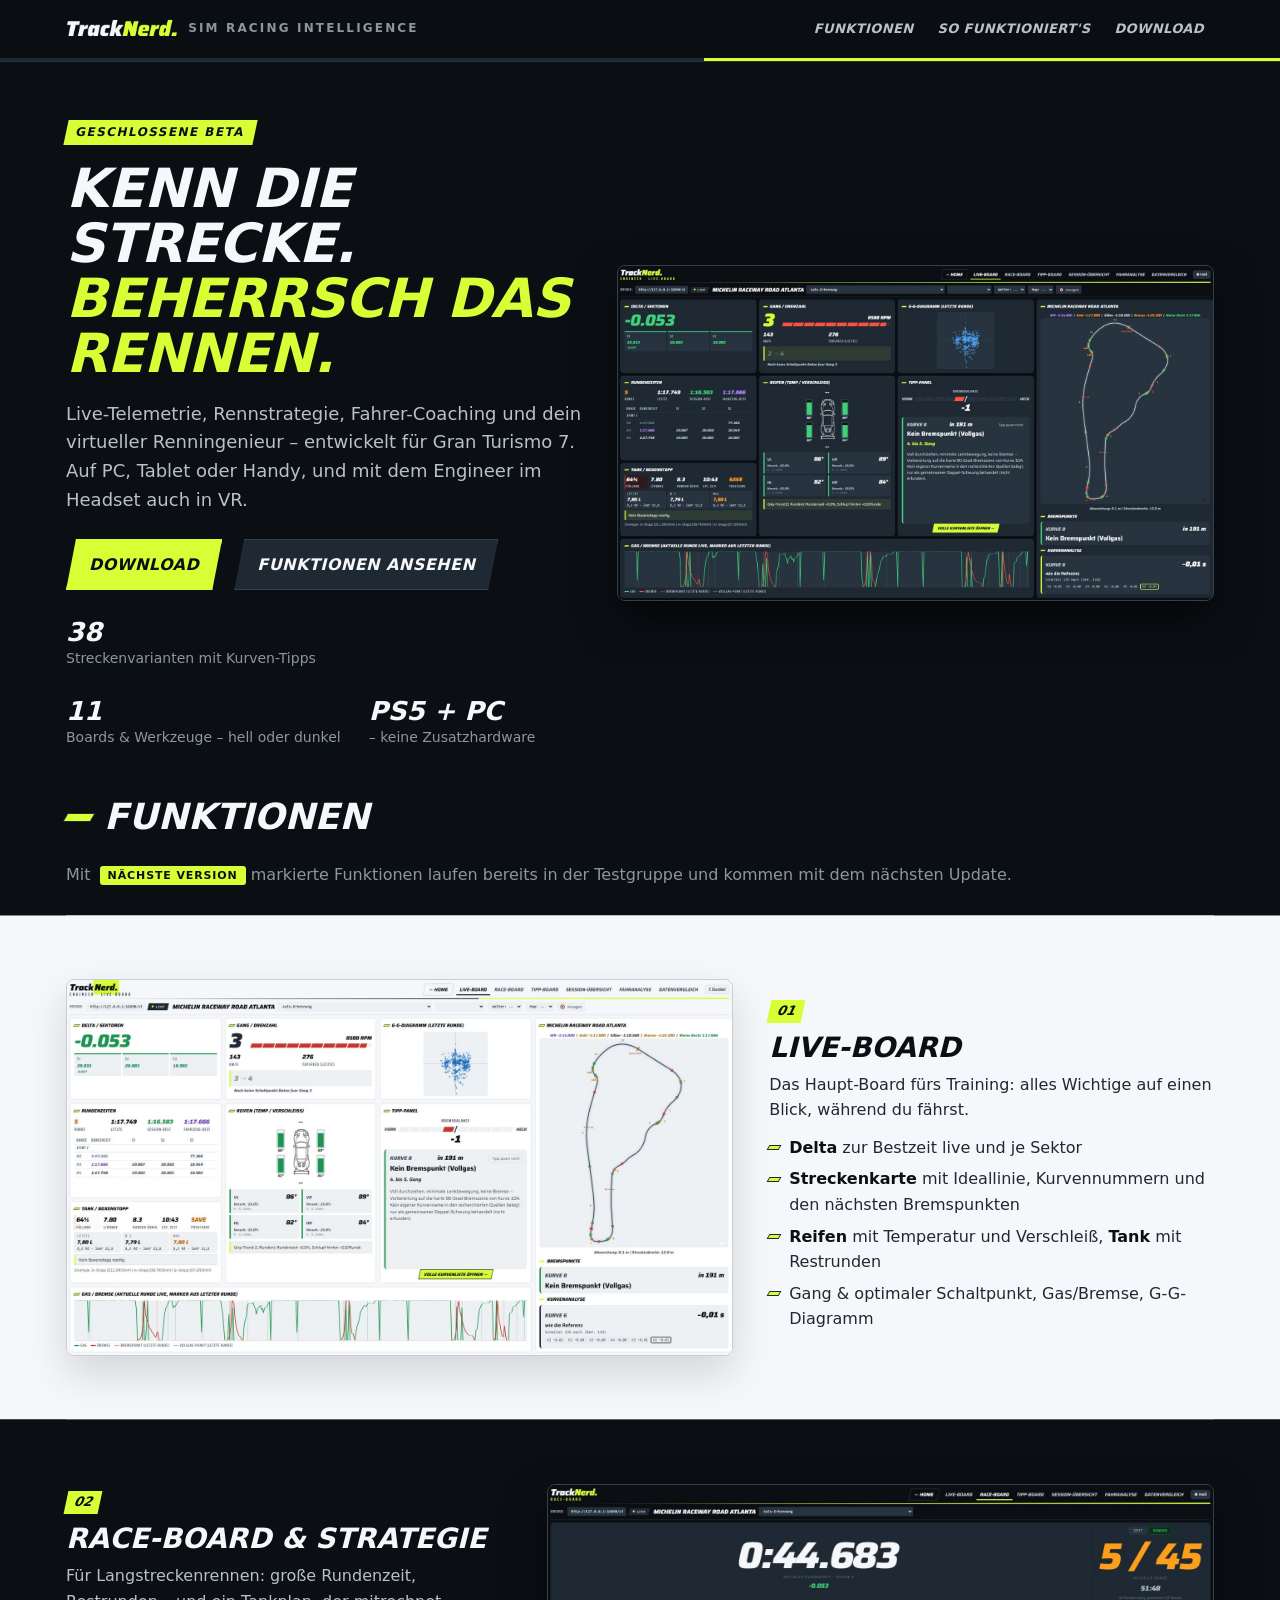
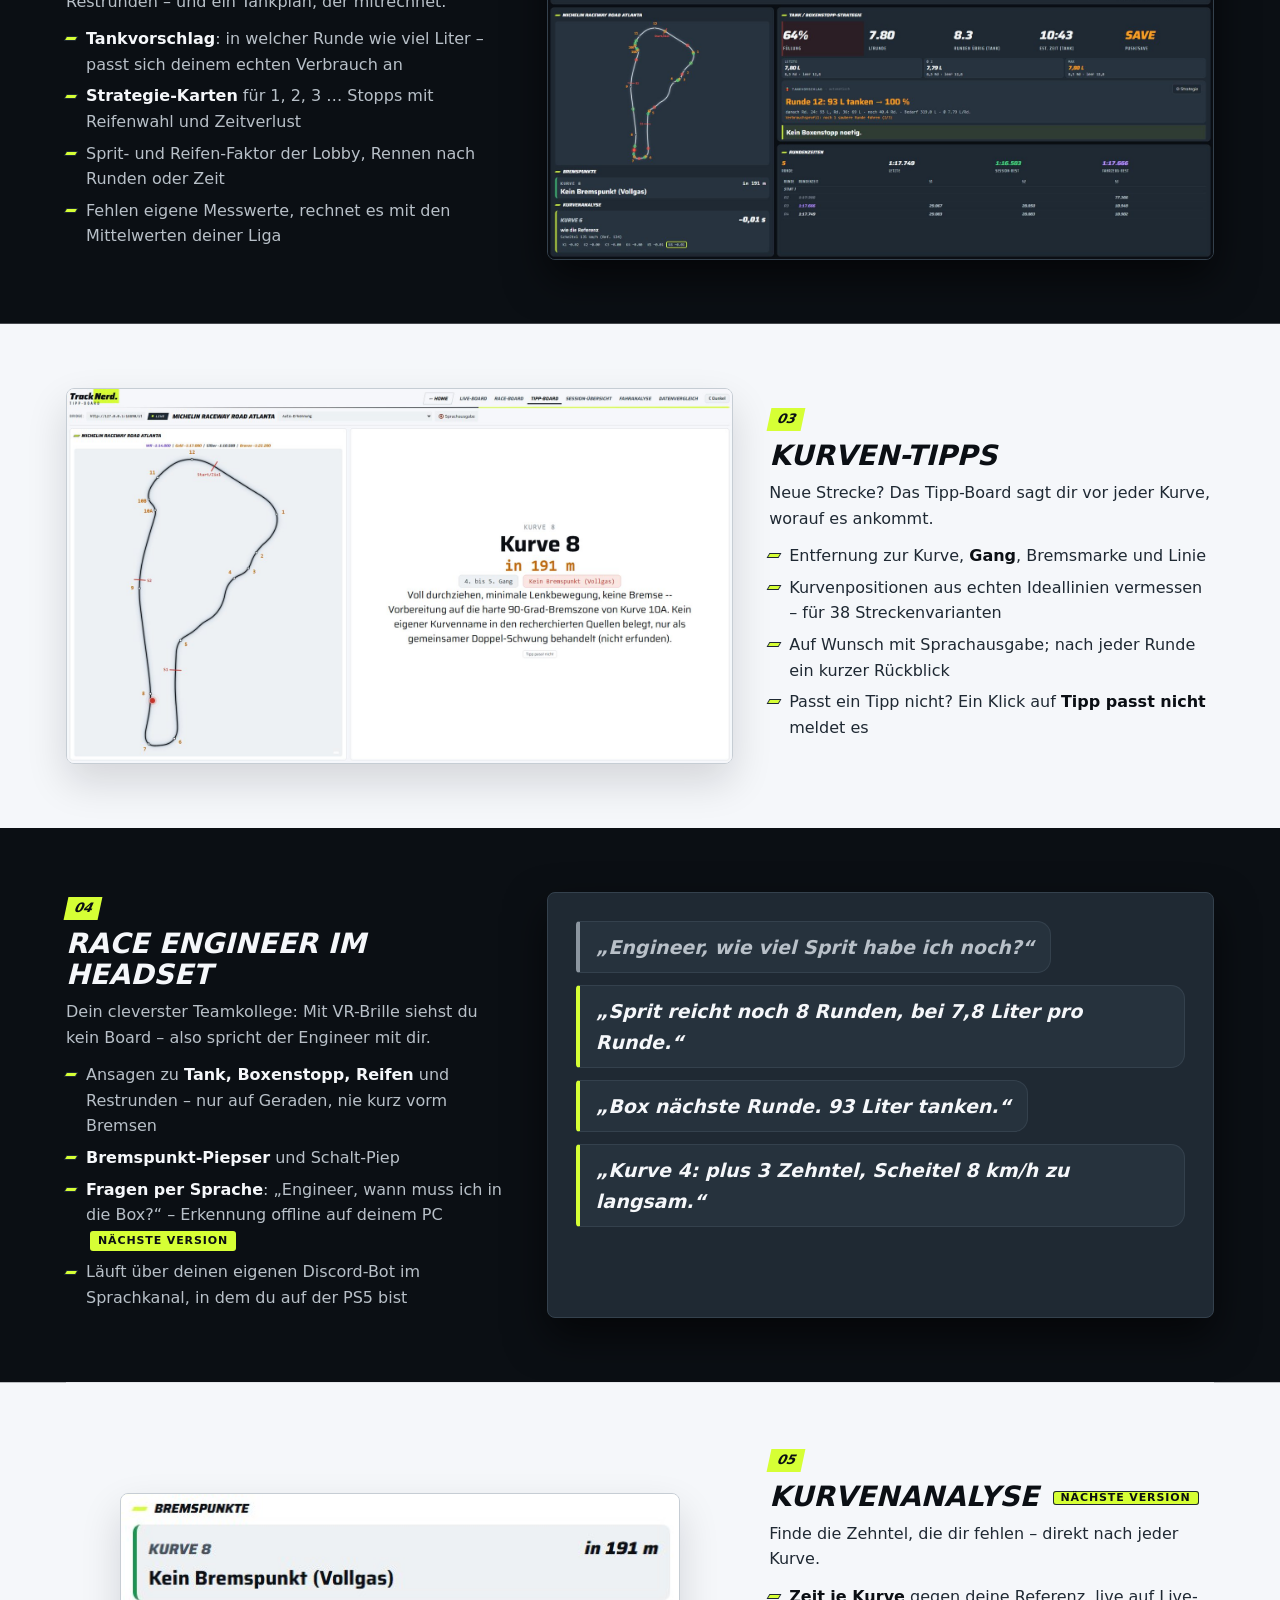
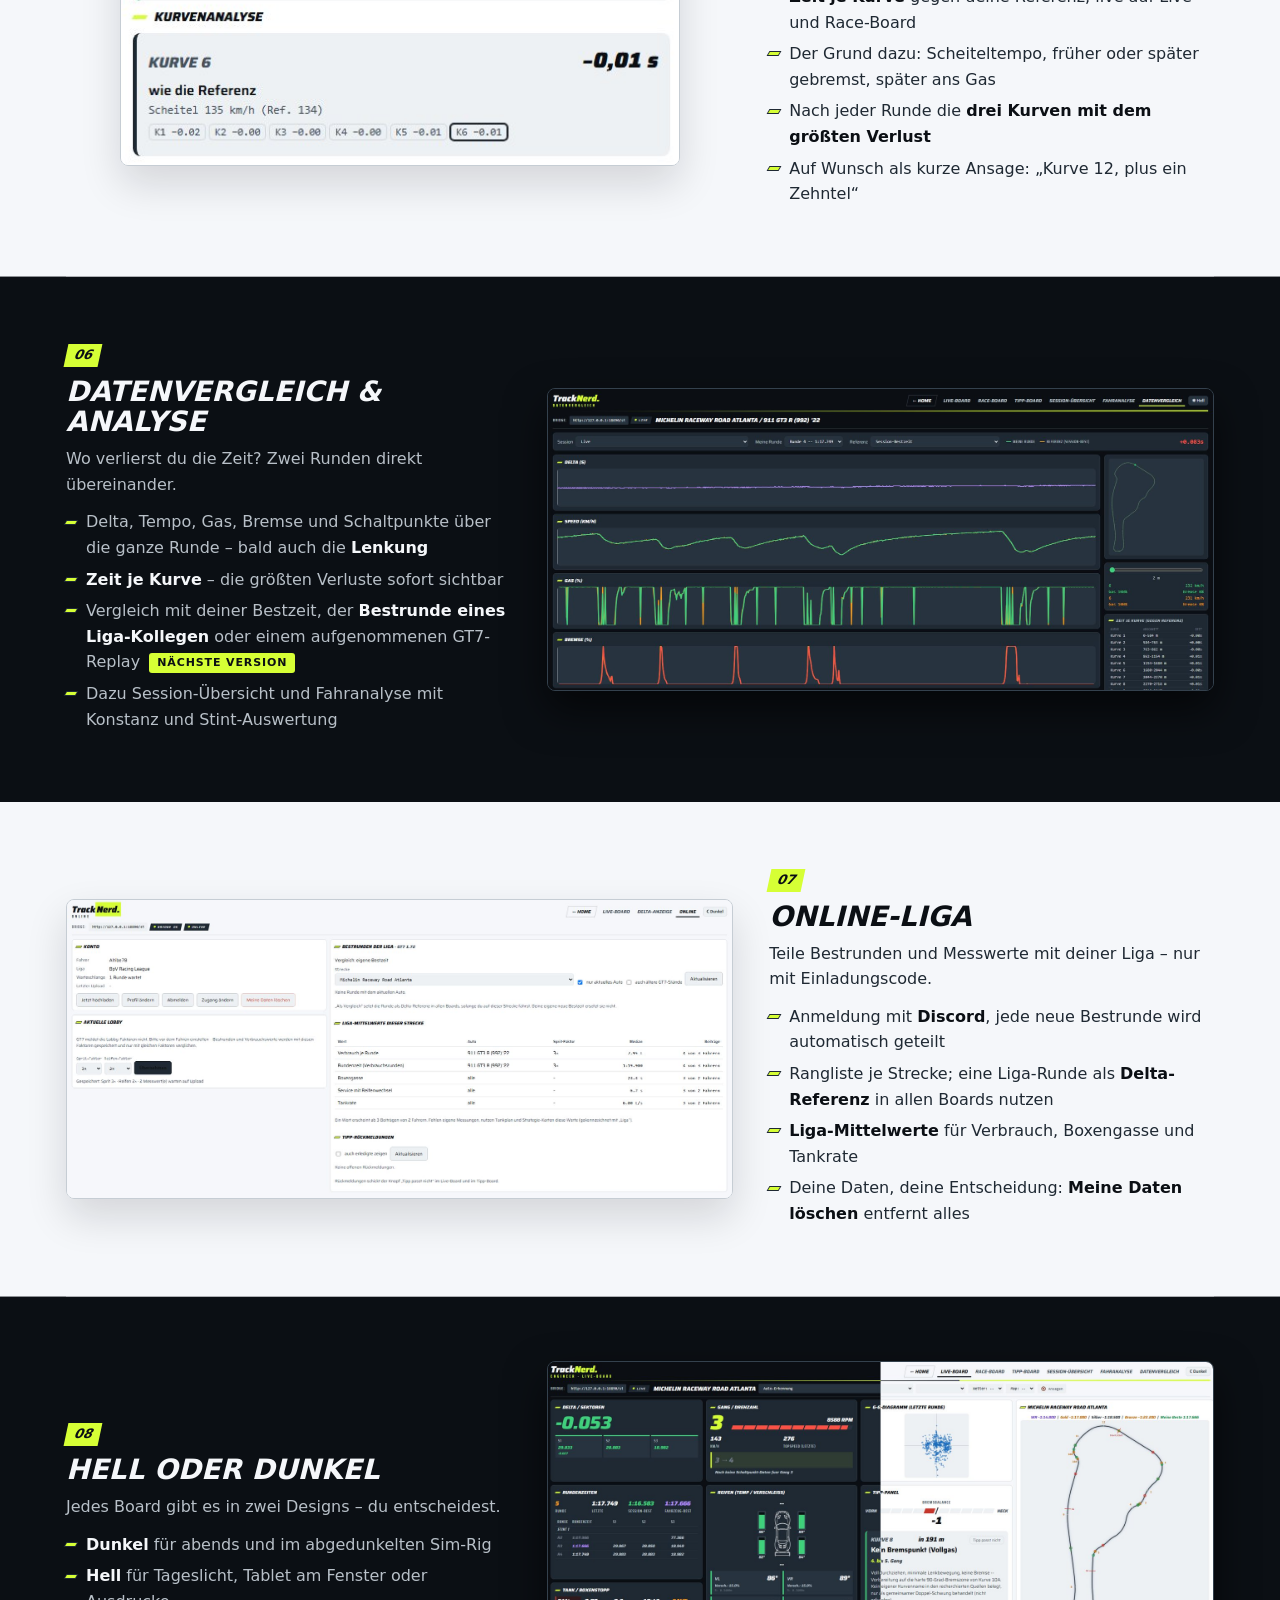
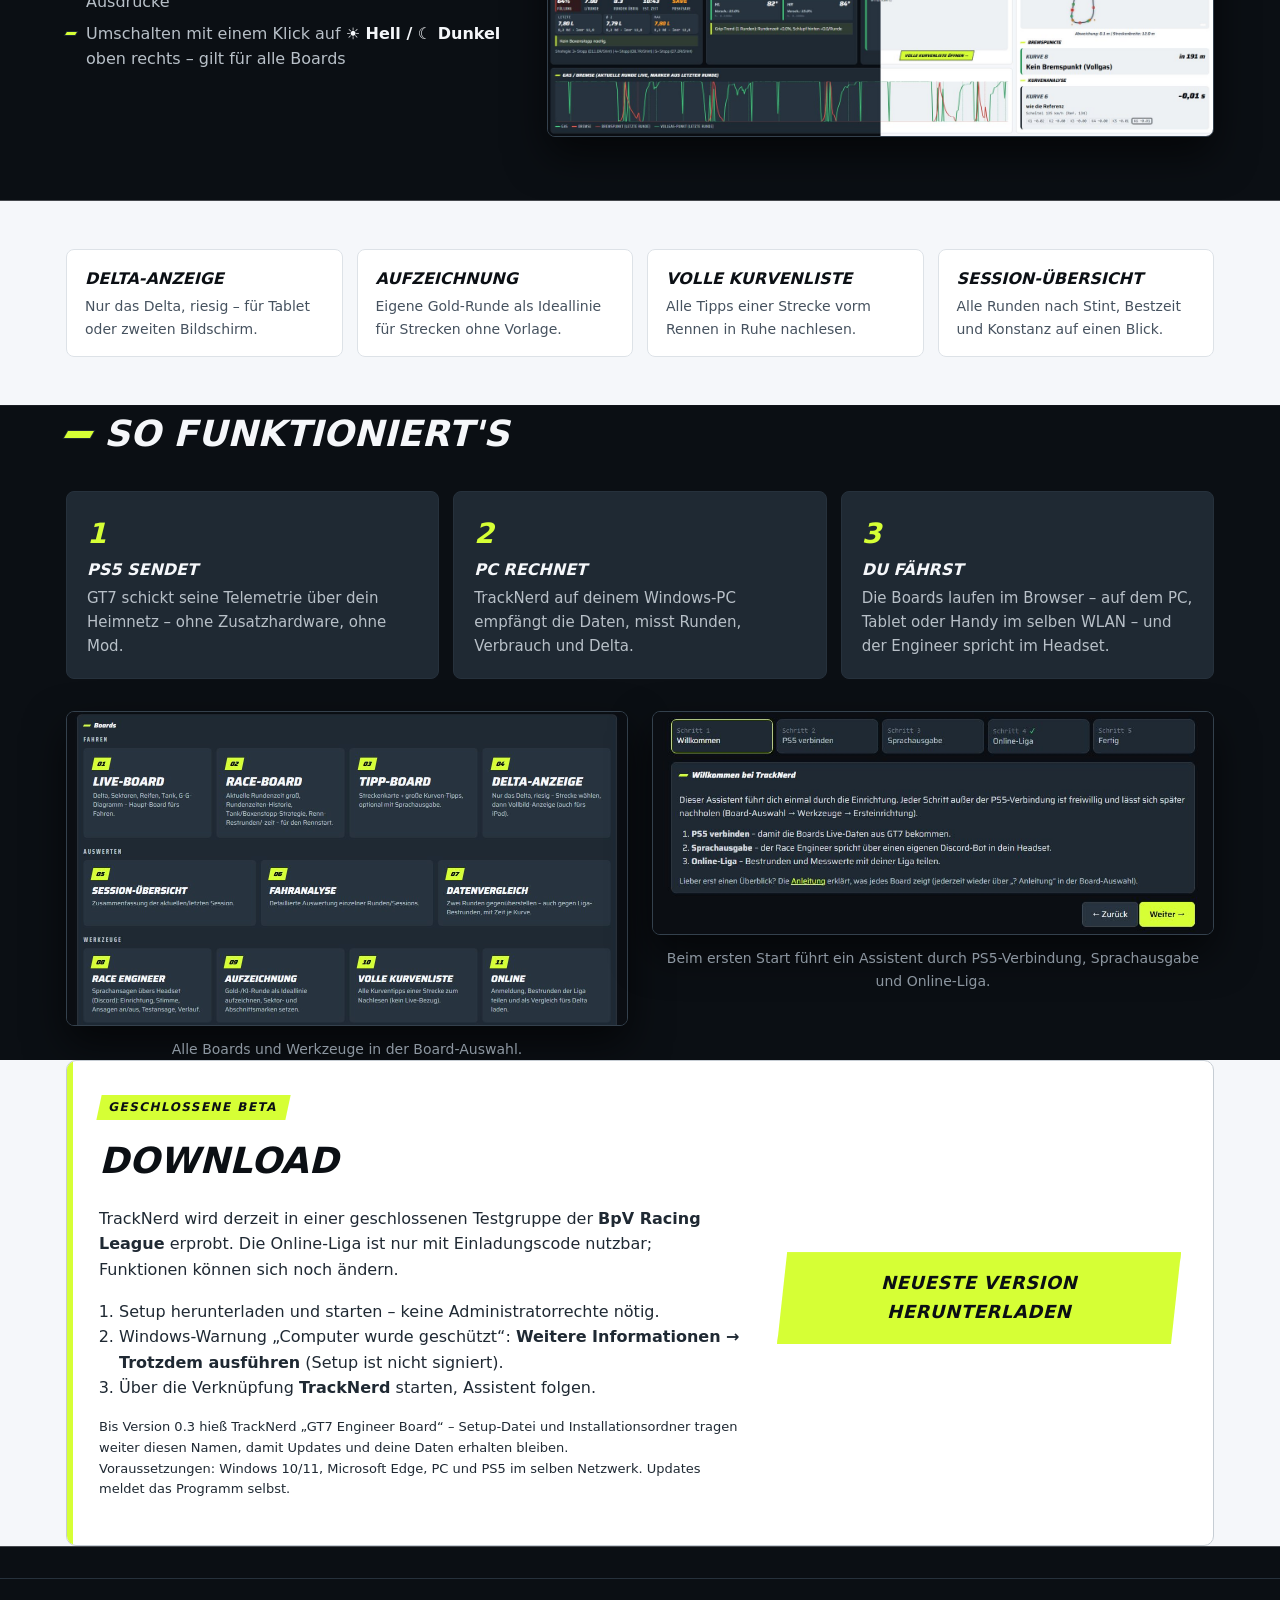
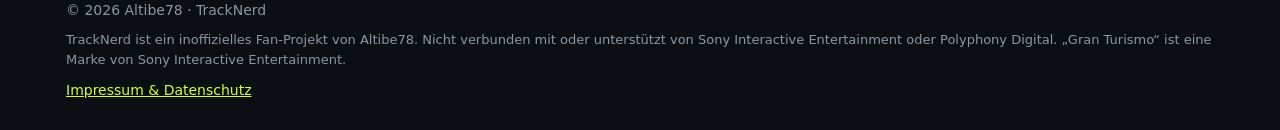
==== docs/index.html @ 1ddbb113 "Projektseite und README: TrackNerd (CI v1.0) -- Farben, Wortmarke, Claim, neue Screenshots ohne Frem" ====
<!DOCTYPE html>
<html lang="de" data-theme="dark">
<head>
<meta charset="UTF-8">
<meta name="viewport" content="width=device-width, initial-scale=1.0">
<title>TrackNerd</title>
<meta name="description" content="Live-Telemetrie, Rennstrategie, Fahrer-Coaching und dein virtueller Renningenieur – entwickelt für Gran Turismo 7.">
<meta property="og:title" content="TrackNerd – Kenn die Strecke. Beherrsch das Rennen.">
<meta property="og:description" content="Live-Telemetrie, Rennstrategie, Fahrer-Coaching und dein virtueller Renningenieur – entwickelt für Gran Turismo 7.">
<meta property="og:image" content="img/live_dark.jpg">
<link rel="icon" href="img/favicon.png">
<link rel="stylesheet" href="style.css">
</head>
<body>
  <header class="top">
    <div class="wrap top-in">
      <a class="logo" href="#"><img src="img/tracknerd_word_dark.webp" alt="TrackNerd."><span>Sim Racing Intelligence</span></a>
      <nav>
        <a href="#funktionen">Funktionen</a>
        <a href="#ablauf">So funktioniert's</a>
        <a href="#download">Download</a>
      </nav>
    </div>
  </header>

  <main>
    <section class="hero wrap band t-dark">
      <div class="hero-text">
        <span class="badge">Geschlossene Beta</span>
        <h1>Kenn die Strecke. <em>Beherrsch das Rennen.</em></h1>
        <p class="lead">Live-Telemetrie, Rennstrategie, Fahrer-Coaching und dein virtueller Renningenieur – entwickelt für
          Gran Turismo 7. Auf PC, Tablet oder Handy, und mit dem Engineer im Headset auch in VR.</p>
        <div class="cta">
          <a class="btn primary" href="#download">Download</a>
          <a class="btn" href="#funktionen">Funktionen ansehen</a>
        </div>
        <ul class="facts">
          <li><b>38</b> Streckenvarianten mit Kurven-Tipps</li>
          <li><b>11</b> Boards &amp; Werkzeuge – hell oder dunkel</li>
          <li><b>PS5 + PC</b> – keine Zusatzhardware</li>
        </ul>
      </div>
      <img class="hero-img shot" src="img/live_dark.jpg" alt="TrackNerd Live-Board mit Delta, Reifen, Tank, Tipp-Panel, Streckenkarte und Kurvenanalyse">
    </section>

    <section id="funktionen" class="wrap">
      <h2 class="sec">Funktionen</h2>
      <p class="intro">Mit <span class="new">nächste Version</span> markierte Funktionen laufen bereits in der Testgruppe und kommen mit dem nächsten Update.</p>

      <article class="feat band t-light">
        <figure><img src="img/live_light.jpg" class="shot" alt="Live-Board im hellen Design" loading="lazy"></figure>
        <div>
          <span class="num">01</span>
          <h3>Live-Board</h3>
          <p>Das Haupt-Board fürs Training: alles Wichtige auf einen Blick, während du fährst.</p>
          <ul>
            <li><b>Delta</b> zur Bestzeit live und je Sektor</li>
            <li><b>Streckenkarte</b> mit Ideallinie, Kurvennummern und den nächsten Bremspunkten</li>
            <li><b>Reifen</b> mit Temperatur und Verschleiß, <b>Tank</b> mit Restrunden</li>
            <li>Gang &amp; optimaler Schaltpunkt, Gas/Bremse, G-G-Diagramm</li>
          </ul>
        </div>
      </article>

      <article class="feat rev band t-dark">
        <figure><img src="img/race_dark.jpg" class="shot" alt="Race-Board mit Rundenzeit, Runde 5 von 45 und Tankvorschlag" loading="lazy"></figure>
        <div>
          <span class="num">02</span>
          <h3>Race-Board &amp; Strategie</h3>
          <p>Für Langstreckenrennen: große Rundenzeit, Restrunden – und ein Tankplan, der mitrechnet.</p>
          <ul>
            <li><b>Tankvorschlag</b>: in welcher Runde wie viel Liter – passt sich deinem echten Verbrauch an</li>
            <li><b>Strategie-Karten</b> für 1, 2, 3 … Stopps mit Reifenwahl und Zeitverlust</li>
            <li>Sprit- und Reifen-Faktor der Lobby, Rennen nach Runden oder Zeit</li>
            <li>Fehlen eigene Messwerte, rechnet es mit den Mittelwerten deiner Liga</li>
          </ul>
        </div>
      </article>

      <article class="feat band t-light">
        <figure><img src="img/tipp_light.jpg" class="shot" alt="Tipp-Board: Streckenkarte und großer Kurven-Tipp mit Entfernung und Gang" loading="lazy"></figure>
        <div>
          <span class="num">03</span>
          <h3>Kurven-Tipps</h3>
          <p>Neue Strecke? Das Tipp-Board sagt dir vor jeder Kurve, worauf es ankommt.</p>
          <ul>
            <li>Entfernung zur Kurve, <b>Gang</b>, Bremsmarke und Linie</li>
            <li>Kurvenpositionen aus echten Ideallinien vermessen – für 38 Streckenvarianten</li>
            <li>Auf Wunsch mit Sprachausgabe; nach jeder Runde ein kurzer Rückblick</li>
            <li>Passt ein Tipp nicht? Ein Klick auf <b>Tipp passt nicht</b> meldet es</li>
          </ul>
        </div>
      </article>

      <article class="feat rev band t-dark">
        <figure class="voice">
          <div class="bubble ask">„Engineer, wie viel Sprit habe ich noch?“</div>
          <div class="bubble">„Sprit reicht noch 8 Runden, bei 7,8 Liter pro Runde.“</div>
          <div class="bubble">„Box nächste Runde. 93 Liter tanken.“</div>
          <div class="bubble">„Kurve 4: plus 3 Zehntel, Scheitel 8 km/h zu langsam.“</div>
          <div class="wave" aria-hidden="true"><i></i><i></i><i></i><i></i><i></i><i></i><i></i><i></i><i></i><i></i><i></i><i></i></div>
        </figure>
        <div>
          <span class="num">04</span>
          <h3>Race Engineer im Headset</h3>
          <p>Dein cleverster Teamkollege: Mit VR-Brille siehst du kein Board – also spricht der Engineer mit dir.</p>
          <ul>
            <li>Ansagen zu <b>Tank, Boxenstopp, Reifen</b> und Restrunden – nur auf Geraden, nie kurz vorm Bremsen</li>
            <li><b>Bremspunkt-Piepser</b> und Schalt-Piep</li>
            <li><b>Fragen per Sprache</b>: „Engineer, wann muss ich in die Box?“ – Erkennung offline auf deinem PC <span class="new">nächste Version</span></li>
            <li>Läuft über deinen eigenen Discord-Bot im Sprachkanal, in dem du auf der PS5 bist</li>
          </ul>
        </div>
      </article>

      <article class="feat band t-light">
        <figure class="tall"><img src="img/kurven_light.jpg" class="shot" alt="Streckenkarte, nächster Bremspunkt und Kurvenanalyse mit Zeit je Kurve" loading="lazy"></figure>
        <div>
          <span class="num">05</span>
          <h3>Kurvenanalyse <span class="new">nächste Version</span></h3>
          <p>Finde die Zehntel, die dir fehlen – direkt nach jeder Kurve.</p>
          <ul>
            <li><b>Zeit je Kurve</b> gegen deine Referenz, live auf Live- und Race-Board</li>
            <li>Der Grund dazu: Scheiteltempo, früher oder später gebremst, später ans Gas</li>
            <li>Nach jeder Runde die <b>drei Kurven mit dem größten Verlust</b></li>
            <li>Auf Wunsch als kurze Ansage: „Kurve 12, plus ein Zehntel“</li>
          </ul>
        </div>
      </article>

      <article class="feat rev band t-dark">
        <figure><img src="img/vergleich_dark.jpg" class="shot" alt="Datenvergleich zweier Runden mit Delta, Tempo, Gas, Bremse und Zeit je Kurve" loading="lazy"></figure>
        <div>
          <span class="num">06</span>
          <h3>Datenvergleich &amp; Analyse</h3>
          <p>Wo verlierst du die Zeit? Zwei Runden direkt übereinander.</p>
          <ul>
            <li>Delta, Tempo, Gas, Bremse und Schaltpunkte über die ganze Runde – bald auch die <b>Lenkung</b></li>
            <li><b>Zeit je Kurve</b> – die größten Verluste sofort sichtbar</li>
            <li>Vergleich mit deiner Bestzeit, der <b>Bestrunde eines Liga-Kollegen</b> oder einem aufgenommenen GT7-Replay <span class="new">nächste Version</span></li>
            <li>Dazu Session-Übersicht und Fahranalyse mit Konstanz und Stint-Auswertung</li>
          </ul>
        </div>
      </article>

      <article class="feat band t-light">
        <figure><img src="img/online_light.jpg" class="shot" alt="Online-Seite mit Liga-Bestrunden und Liga-Mittelwerten" loading="lazy"></figure>
        <div>
          <span class="num">07</span>
          <h3>Online-Liga</h3>
          <p>Teile Bestrunden und Messwerte mit deiner Liga – nur mit Einladungscode.</p>
          <ul>
            <li>Anmeldung mit <b>Discord</b>, jede neue Bestrunde wird automatisch geteilt</li>
            <li>Rangliste je Strecke; eine Liga-Runde als <b>Delta-Referenz</b> in allen Boards nutzen</li>
            <li><b>Liga-Mittelwerte</b> für Verbrauch, Boxengasse und Tankrate</li>
            <li>Deine Daten, deine Entscheidung: <b>Meine Daten löschen</b> entfernt alles</li>
          </ul>
        </div>
      </article>

      <article class="feat rev band t-dark">
        <figure><img src="img/design_split.jpg" class="shot" alt="Live-Board, links im dunklen, rechts im hellen Design" loading="lazy"></figure>
        <div>
          <span class="num">08</span>
          <h3>Hell oder Dunkel</h3>
          <p>Jedes Board gibt es in zwei Designs – du entscheidest.</p>
          <ul>
            <li><b>Dunkel</b> für abends und im abgedunkelten Sim-Rig</li>
            <li><b>Hell</b> für Tageslicht, Tablet am Fenster oder Ausdrucke</li>
            <li>Umschalten mit einem Klick auf <b>☀ Hell / ☾ Dunkel</b> oben rechts – gilt für alle Boards</li>
          </ul>
        </div>
      </article>

      <div class="more band t-light">
        <div><h4>Delta-Anzeige</h4><p>Nur das Delta, riesig – für Tablet oder zweiten Bildschirm.</p></div>
        <div><h4>Aufzeichnung</h4><p>Eigene Gold-Runde als Ideallinie für Strecken ohne Vorlage.</p></div>
        <div><h4>Volle Kurvenliste</h4><p>Alle Tipps einer Strecke vorm Rennen in Ruhe nachlesen.</p></div>
        <div><h4>Session-Übersicht</h4><p>Alle Runden nach Stint, Bestzeit und Konstanz auf einen Blick.</p></div>
      </div>
    </section>

    <section id="ablauf" class="wrap band t-dark">
      <h2 class="sec">So funktioniert's</h2>
      <ol class="steps">
        <li><span>1</span><h4>PS5 sendet</h4><p>GT7 schickt seine Telemetrie über dein Heimnetz – ohne Zusatzhardware, ohne Mod.</p></li>
        <li><span>2</span><h4>PC rechnet</h4><p>TrackNerd auf deinem Windows-PC empfängt die Daten, misst Runden, Verbrauch und Delta.</p></li>
        <li><span>3</span><h4>Du fährst</h4><p>Die Boards laufen im Browser – auf dem PC, Tablet oder Handy im selben WLAN – und der Engineer spricht im Headset.</p></li>
      </ol>
      <div class="pair">
        <figure>
          <img src="img/boards_dark.jpg" class="shot" alt="Board-Auswahl mit allen Boards und Werkzeugen" loading="lazy">
          <figcaption>Alle Boards und Werkzeuge in der Board-Auswahl.</figcaption>
        </figure>
        <figure>
          <img src="img/setup_dark.jpg" class="shot" alt="Einrichtungsassistent mit fünf Schritten" loading="lazy">
          <figcaption>Beim ersten Start führt ein Assistent durch PS5-Verbindung, Sprachausgabe und Online-Liga.</figcaption>
        </figure>
      </div>
    </section>

    <section id="download" class="wrap band t-light">
      <div class="dl">
        <div>
          <span class="badge">Geschlossene Beta</span>
          <h2>Download</h2>
          <p>TrackNerd wird derzeit in einer geschlossenen Testgruppe der <b>BpV Racing League</b> erprobt.
            Die Online-Liga ist nur mit Einladungscode nutzbar; Funktionen können sich noch ändern.</p>
          <ol>
            <li>Setup herunterladen und starten – keine Administratorrechte nötig.</li>
            <li>Windows-Warnung „Computer wurde geschützt“: <b>Weitere Informationen → Trotzdem ausführen</b> (Setup ist nicht signiert).</li>
            <li>Über die Verknüpfung <b>TrackNerd</b> starten, Assistent folgen.</li>
          </ol>
          <p class="small">Bis Version 0.3 hieß TrackNerd „GT7 Engineer Board“ – Setup-Datei und Installationsordner tragen
            weiter diesen Namen, damit Updates und deine Daten erhalten bleiben.<br>
            Voraussetzungen: Windows 10/11, Microsoft Edge, PC und PS5 im selben Netzwerk. Updates meldet das Programm selbst.</p>
        </div>
        <div class="dl-btns">
          <a class="btn primary big" href="https://github.com/altibe/gt7-engineer-board-releases/releases/latest">Neueste Version herunterladen</a>
          <span class="small" id="ver"></span>
        </div>
      </div>
    </section>
  </main>

  <footer>
    <div class="wrap foot">
      <span>© 2026 Altibe78 · TrackNerd</span>
      <span class="small">TrackNerd ist ein inoffizielles Fan-Projekt von Altibe78. Nicht verbunden mit oder unterstützt von
        Sony Interactive Entertainment oder Polyphony Digital. „Gran Turismo“ ist eine Marke von Sony Interactive Entertainment.</span>
      <a href="impressum.html">Impressum &amp; Datenschutz</a>
    </div>
  </footer>

<script>
(function () {
  // aktuelle Versionsnummer aus dem neuesten Release
  fetch('https://api.github.com/repos/altibe/gt7-engineer-board-releases/releases/latest')
    .then(function (r) { return r.ok ? r.json() : null; })
    .then(function (j) { if (j && j.tag_name) document.getElementById('ver').textContent = 'Aktuell: Version ' + j.tag_name.replace(/^v/, ''); })
    .catch(function () {});
})();
</script>
</body>
</html>
---- docs/style.css ----
/* TrackNerd – Projektseite nach CI v1.0 (Track Lime, Track Dark, Asphalt, Apex Gray, Clean White).
   Lime nie als Text auf Hell: dort sind Akzente Asphalt.
   Schriften bewusst lokal/Systemschriften: keine Verbindung zu Google Fonts o. ae. */
:root{
  color-scheme: dark;
  --sans: "Saira", "Segoe UI", system-ui, -apple-system, Roboto, sans-serif;
  --brand:#1F2933; --hi:#D6FF35; --hi-ink:#0B0F14;
  --accent:#D6FF35;
  --bg:#0B0F14; --panel:#1F2933; --panel-2:#26323d;
  --line:#26313c; --line-2:#34414d;
  --text:#F5F7FA; --text-2:#B8C0C8; --muted:#8C96A0;
  --shadow:rgba(0,0,0,.6);
}
@media (prefers-color-scheme: light){
  :root:not([data-theme="dark"]){
    color-scheme: light;
    --accent:#1F2933;
    --bg:#F5F7FA; --panel:#ffffff; --panel-2:#edf0f3;
    --line:#dde2e7; --line-2:#c6cdd4;
    --text:#0B0F14; --text-2:#1F2933; --muted:#46525F;
    --shadow:rgba(11,15,20,.14);
  }
}
:root[data-theme="light"]{
  color-scheme: light;
  --accent:#1F2933;
  --bg:#F5F7FA; --panel:#ffffff; --panel-2:#edf0f3;
  --line:#dde2e7; --line-2:#c6cdd4;
  --text:#0B0F14; --text-2:#1F2933; --muted:#46525F;
  --shadow:rgba(11,15,20,.14);
}

*{ box-sizing:border-box; }
/* Bilder je Farbschema: th-d = dunkel, th-l = hell (versteckte Bilder laedt der Browser per lazy nicht) */
img.th-l{ display:none !important; }
:root[data-theme="light"] img.th-d{ display:none !important; }
:root[data-theme="light"] img.th-l{ display:block !important; }
@media (prefers-color-scheme: light){
  :root:not([data-theme="dark"]) img.th-d{ display:none !important; }
  :root:not([data-theme="dark"]) img.th-l{ display:block !important; }
}
html{ scroll-behavior:smooth; scroll-padding-top:72px; }
body{ margin:0; background:var(--bg); color:var(--text); font-family:var(--sans); font-size:16px; line-height:1.6; }
img{ max-width:100%; display:block; }
a{ color:var(--accent); }
.wrap{ max-width:1180px; margin:0 auto; padding:0 16px; }
.small{ font-size:13px; color:var(--muted); }

/* Kopfzeile */
.top{ position:sticky; top:0; z-index:5; background:color-mix(in srgb, var(--bg) 88%, transparent);
  backdrop-filter:blur(8px); border-bottom:1px solid var(--line); }
.top::after{ content:""; display:block; height:3px; background:linear-gradient(90deg, var(--brand) 0 55%, var(--hi) 55%); }
.top-in{ display:flex; align-items:center; justify-content:space-between; gap:12px; min-height:58px; }
.logo{ display:flex; align-items:center; gap:10px; text-decoration:none; color:var(--muted); font-size:12px;
  letter-spacing:.18em; text-transform:uppercase; font-weight:600; }
.logo img{ height:26px; width:auto; }
nav{ display:flex; align-items:center; gap:4px; }
nav a{ color:var(--text-2); text-decoration:none; font-style:italic; font-weight:800; text-transform:uppercase;
  font-size:13px; padding:6px 10px; letter-spacing:.03em; }
nav a:hover{ color:var(--text); box-shadow:inset 0 -3px 0 var(--hi); }
#theme{ font:600 12px var(--sans); color:var(--text); background:var(--panel-2); border:1px solid var(--line-2);
  border-radius:6px; padding:5px 10px; cursor:pointer; margin-left:6px; }

/* Knoepfe, Abzeichen */
.btn{ display:inline-block; text-decoration:none; font-style:italic; font-weight:800; text-transform:uppercase;
  letter-spacing:.03em; padding:12px 22px; color:var(--text); border:1px solid var(--line-2); background:var(--panel);
  clip-path:polygon(10px 0, 100% 0, calc(100% - 10px) 100%, 0 100%); }
.btn.primary{ background:var(--hi); color:var(--hi-ink); border-color:var(--hi); }
.btn:hover{ filter:brightness(1.08); }
.btn.big{ font-size:18px; padding:16px 30px; }
.badge{ display:inline-block; font-size:12px; font-weight:700; letter-spacing:.12em; text-transform:uppercase;
  color:var(--hi-ink); background:var(--hi); padding:3px 10px; transform:skewX(-12deg); }

/* Kopfbereich */
.hero{ display:grid; grid-template-columns:1fr 1.15fr; gap:32px; align-items:center; padding-top:56px; padding-bottom:40px; }
h1{ font-size:clamp(34px, 5vw, 58px); line-height:1.02; margin:16px 0 18px; font-style:italic; font-weight:900;
  text-transform:uppercase; letter-spacing:-.01em; }
h1 em{ color:var(--accent); }
.lead{ font-size:18px; color:var(--text-2); margin:0 0 24px; max-width:520px; }
.cta{ display:flex; gap:12px; flex-wrap:wrap; }
.facts{ list-style:none; padding:0; margin:28px 0 0; display:flex; gap:28px; flex-wrap:wrap; color:var(--muted); font-size:14px; }
.facts b{ display:block; color:var(--text); font-size:26px; font-style:italic; font-weight:900; line-height:1.1; }
.hero-img{ width:100%; border-radius:6px; }

/* Abschnitte */
section{ padding-top:40px; padding-bottom:40px; }
h2.sec, .dl h2{ font-size:clamp(26px, 3.4vw, 36px); font-style:italic; font-weight:900; text-transform:uppercase; margin:0 0 28px; }
h2.sec::before{ content:""; display:inline-block; width:26px; height:7px; margin-right:12px; vertical-align:8px;
  background:var(--hi); transform:skewX(-30deg); box-shadow:0 0 0 1px var(--brand); }

.feat{ display:grid; grid-template-columns:1.5fr 1fr; gap:36px; align-items:center; margin:0 0 64px; }
.feat.rev{ grid-template-columns:1fr 1.5fr; }
.feat.rev figure{ order:2; }
.feat figure{ margin:0; }
.shot{ width:100%; border-radius:8px; border:1px solid var(--line-2); box-shadow:0 18px 40px var(--shadow); }
.num{ display:inline-block; font-style:italic; font-weight:900; font-size:13px; color:var(--hi-ink); background:var(--hi);
  padding:1px 8px; transform:skewX(-12deg); }
h3{ font-size:28px; font-style:italic; font-weight:900; text-transform:uppercase; margin:10px 0 8px; line-height:1.1; }
.feat p{ color:var(--text-2); margin:0 0 12px; }
.feat ul{ margin:0; padding-left:0; list-style:none; }
.feat li{ position:relative; padding-left:20px; margin:6px 0; color:var(--text-2); }
.feat li::before{ content:""; position:absolute; left:0; top:.7em; width:10px; height:3px; background:var(--hi);
  transform:skewX(-30deg); box-shadow:0 0 0 1px var(--brand); }
.feat li b{ color:var(--text); }

/* Race Engineer: Sprechblasen statt Screenshot */
.voice{ background:var(--panel); border:1px solid var(--line-2); border-radius:8px; padding:28px; display:flex;
  flex-direction:column; gap:12px; box-shadow:0 18px 40px var(--shadow); }
.bubble{ align-self:flex-start; background:var(--panel-2); border:1px solid var(--line-2); border-left:4px solid var(--hi);
  padding:10px 16px; border-radius:4px 14px 14px 4px; font-size:19px; font-style:italic; font-weight:700; }
.bubble:nth-child(even){ align-self:flex-end; }
.wave{ display:flex; gap:5px; align-items:center; height:44px; margin-top:6px; }
.wave i{ width:6px; background:var(--accent); border-radius:3px; animation:wave 1.1s ease-in-out infinite; }
.wave i:nth-child(3n){ animation-delay:-.3s; } .wave i:nth-child(3n+1){ animation-delay:-.6s; } .wave i:nth-child(4n){ animation-delay:-.9s; }
@keyframes wave{ 0%,100%{ height:8px; } 50%{ height:40px; } }
@media (prefers-reduced-motion: reduce){ .wave i{ animation:none; height:20px; } }

.more{ display:grid; grid-template-columns:repeat(4, 1fr); gap:14px; }
.more div{ background:var(--panel); border:1px solid var(--line); border-radius:8px; padding:16px 18px; }
h4{ margin:0 0 4px; font-style:italic; font-weight:900; text-transform:uppercase; font-size:16px; }
.more p{ margin:0; color:var(--muted); font-size:14px; }

/* Ablauf */
.steps{ list-style:none; padding:0; margin:0 0 32px; display:grid; grid-template-columns:repeat(3, 1fr); gap:14px; }
.steps li{ background:var(--panel); border:1px solid var(--line); border-radius:8px; padding:20px; }
.steps span{ display:inline-block; font-size:28px; font-weight:900; font-style:italic; color:var(--accent); }
.steps p{ margin:4px 0 0; color:var(--text-2); font-size:15px; }
.setup{ margin:0 auto; max-width:900px; }
figcaption{ text-align:center; color:var(--muted); font-size:14px; margin-top:12px; }

/* Download */
.dl{ display:grid; grid-template-columns:1.6fr 1fr; gap:32px; align-items:center; background:var(--panel);
  border:1px solid var(--line-2); border-radius:10px; padding:32px; position:relative; overflow:hidden; }
.dl::before{ content:""; position:absolute; inset:0 auto 0 0; width:6px; background:var(--hi); }
.dl h2{ margin:12px 0 10px; }
.dl p, .dl li{ color:var(--text-2); }
.dl ol{ padding-left:20px; }
.dl-btns{ display:flex; flex-direction:column; gap:10px; align-items:center; text-align:center; }

footer{ border-top:1px solid var(--line); margin-top:32px; }
.foot{ display:flex; flex-wrap:wrap; gap:8px 24px; justify-content:space-between; align-items:center; padding-top:20px;
  padding-bottom:28px; font-size:14px; color:var(--muted); }

/* Unterseite */
.page{ max-width:820px; padding-top:40px; padding-bottom:40px; }
.page h1{ font-size:clamp(28px, 4vw, 40px); }
.page h2{ font-size:20px; font-style:italic; font-weight:900; text-transform:uppercase; margin:28px 0 8px; }
.page p, .page li{ color:var(--text-2); }

@media (max-width:900px){
  .hero, .feat, .feat.rev, .dl{ grid-template-columns:1fr; }
  .feat.rev figure{ order:0; }
  .hero{ padding-top:32px; }
  .more{ grid-template-columns:1fr 1fr; }
  .steps{ grid-template-columns:1fr; }
  .feat{ gap:18px; margin-bottom:48px; }
}
@media (max-width:560px){
  nav a{ display:none; }
  .logo span{ display:none; }
  .more{ grid-template-columns:1fr; }
  .dl{ padding:22px; }
  .btn.big{ font-size:16px; padding:14px 22px; }
}

/* ---------- Baender: Abschnitte abwechselnd hell/dunkel (feste Farben, kein Umschalter) ---------- */
.t-dark{
  --accent:#D6FF35;
  --bg:#0B0F14; --panel:#1F2933; --panel-2:#26323d;
  --line:#26313c; --line-2:#34414d;
  --text:#F5F7FA; --text-2:#B8C0C8; --muted:#8C96A0;
  --shadow:rgba(0,0,0,.6);
}
.t-light{
  --accent:#1F2933;
  --bg:#F5F7FA; --panel:#ffffff; --panel-2:#edf0f3;
  --line:#dde2e7; --line-2:#c6cdd4;
  --text:#0B0F14; --text-2:#1F2933; --muted:#46525F;
  --shadow:rgba(11,15,20,.14);
}
.band{ background:var(--bg); color:var(--text); box-shadow:0 0 0 100vmax var(--bg); clip-path:inset(0 -100vmax); }
.feat.band{ margin:0; padding-top:64px; padding-bottom:64px; }
#funktionen{ padding-bottom:0; }
.more.band{ padding-top:48px; padding-bottom:48px; }

/* TrackNerd-Ergaenzungen (19.10.2026) */
.hero h1{ font-size:clamp(32px, 4.4vw, 54px); }
.hero h1 em{ display:block; }
.hero-img.shot{ border-radius:8px; }
.intro{ color:var(--muted); margin:-12px 0 28px; }
.new{ display:inline-block; vertical-align:middle; font-size:11px; font-style:normal; font-weight:700; letter-spacing:.08em;
  text-transform:uppercase; color:var(--hi-ink); background:var(--hi); padding:1px 8px; border-radius:3px; margin-left:4px; }
.t-light .new{ background:var(--hi); box-shadow:inset 0 0 0 1px #1F2933; }
.feat .tall{ max-width:560px; justify-self:center; }
.bubble.ask{ border-left-color:var(--muted); font-weight:600; color:var(--text-2); }
.pair{ display:grid; grid-template-columns:1fr 1fr; gap:24px; align-items:start; }
.pair figure{ margin:0; }
@media (max-width:900px){ .pair{ grid-template-columns:1fr; } }
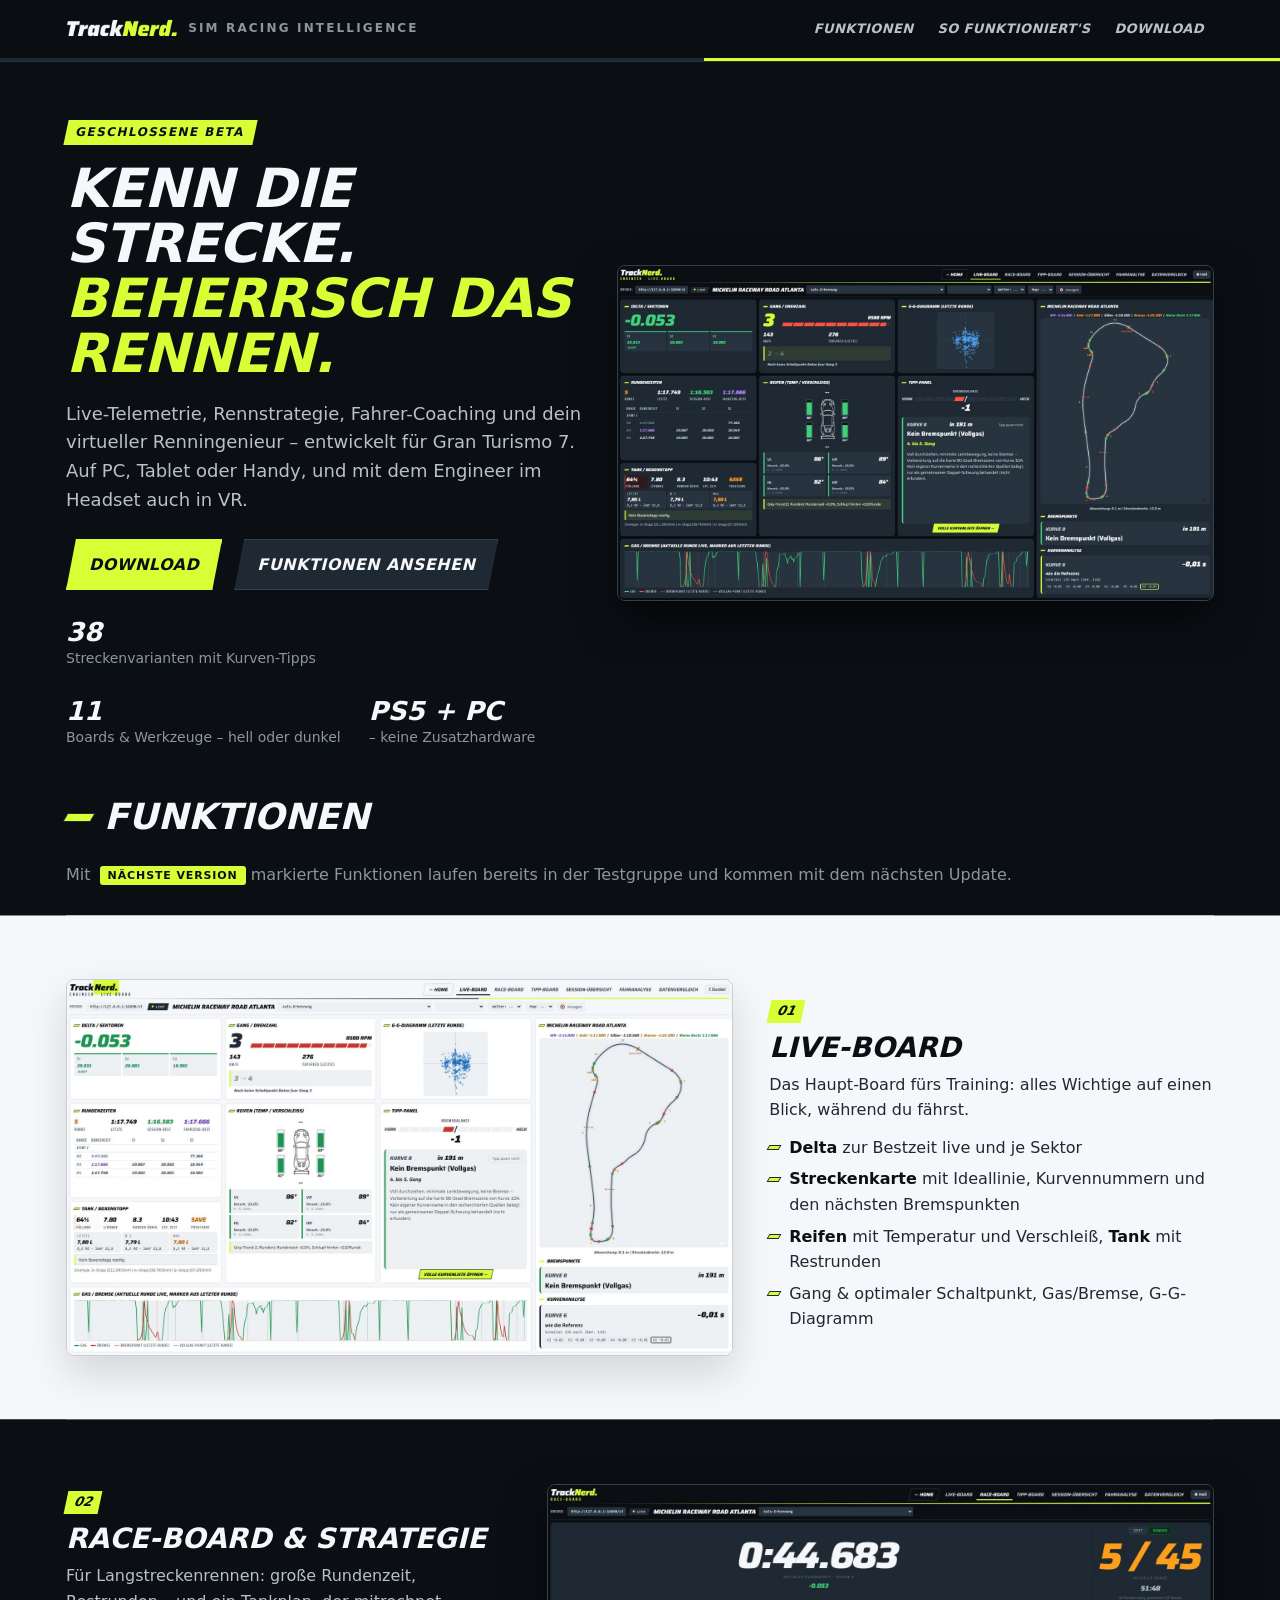
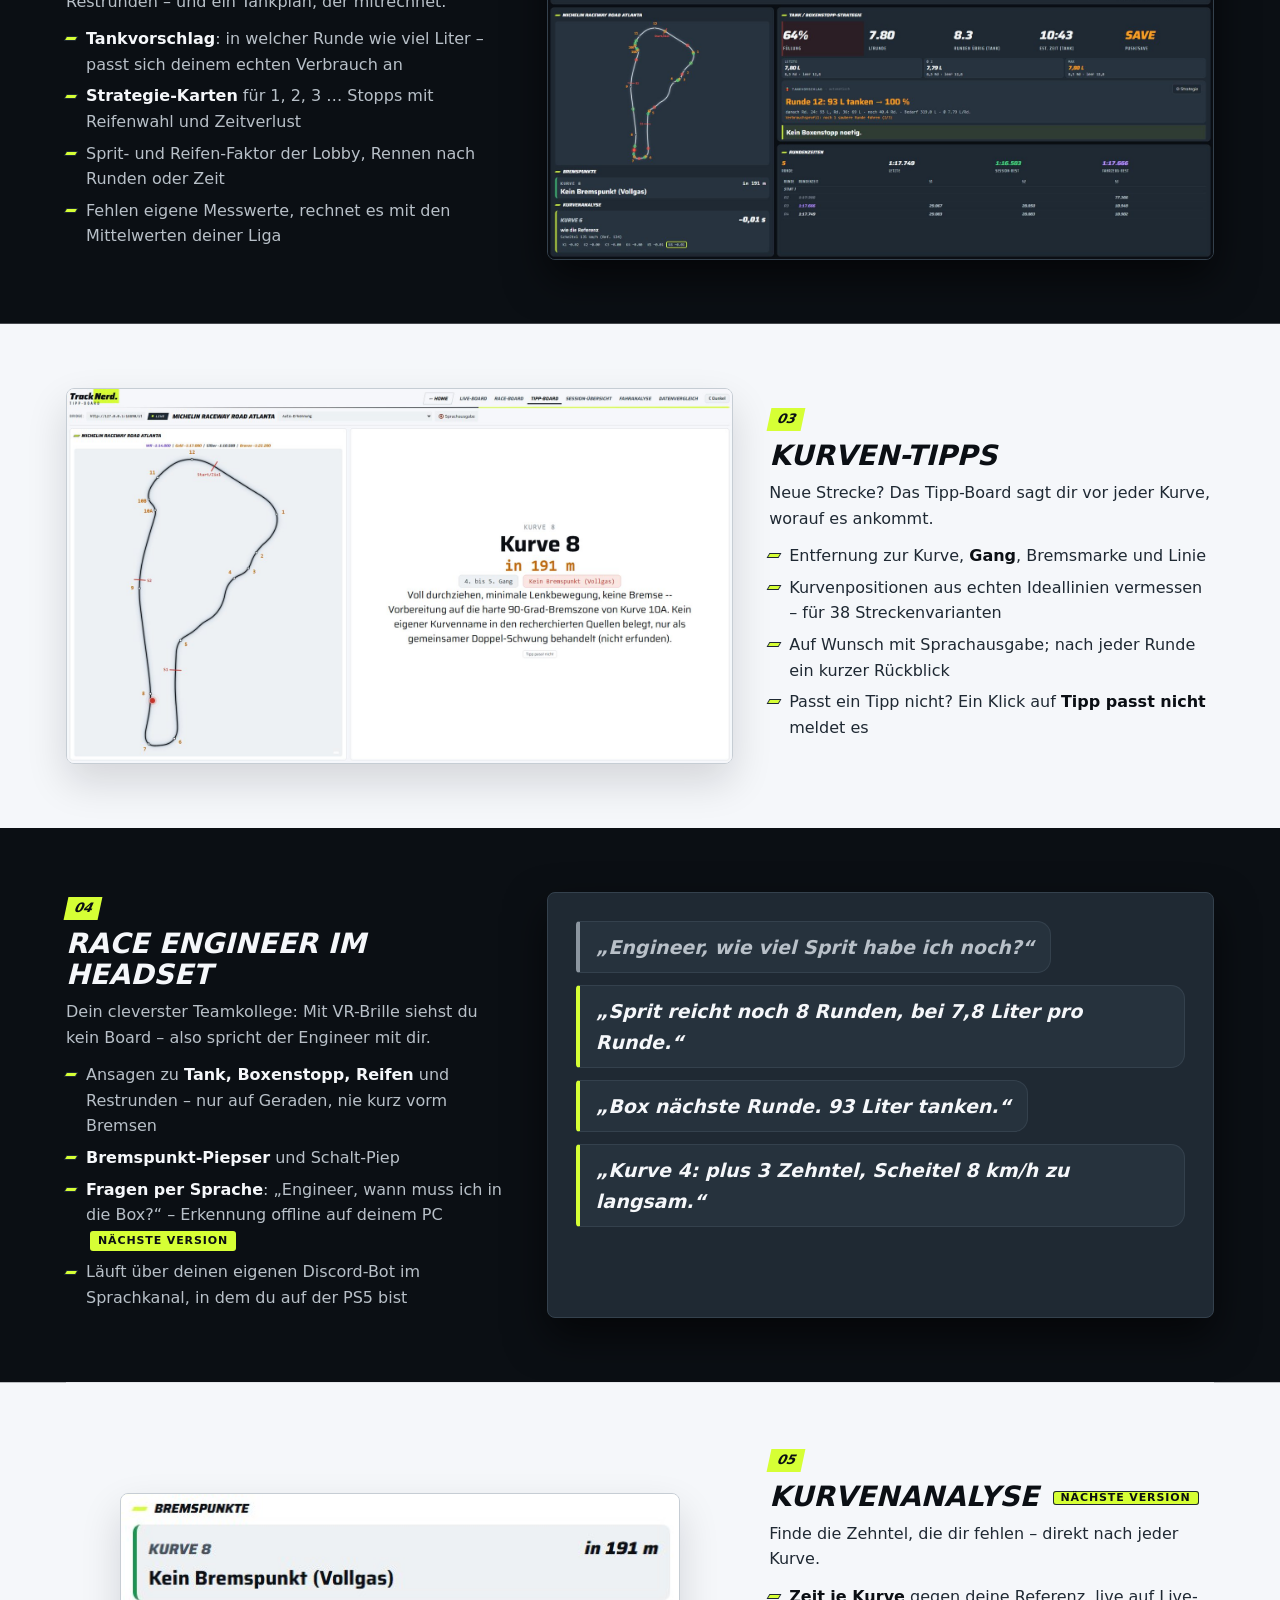
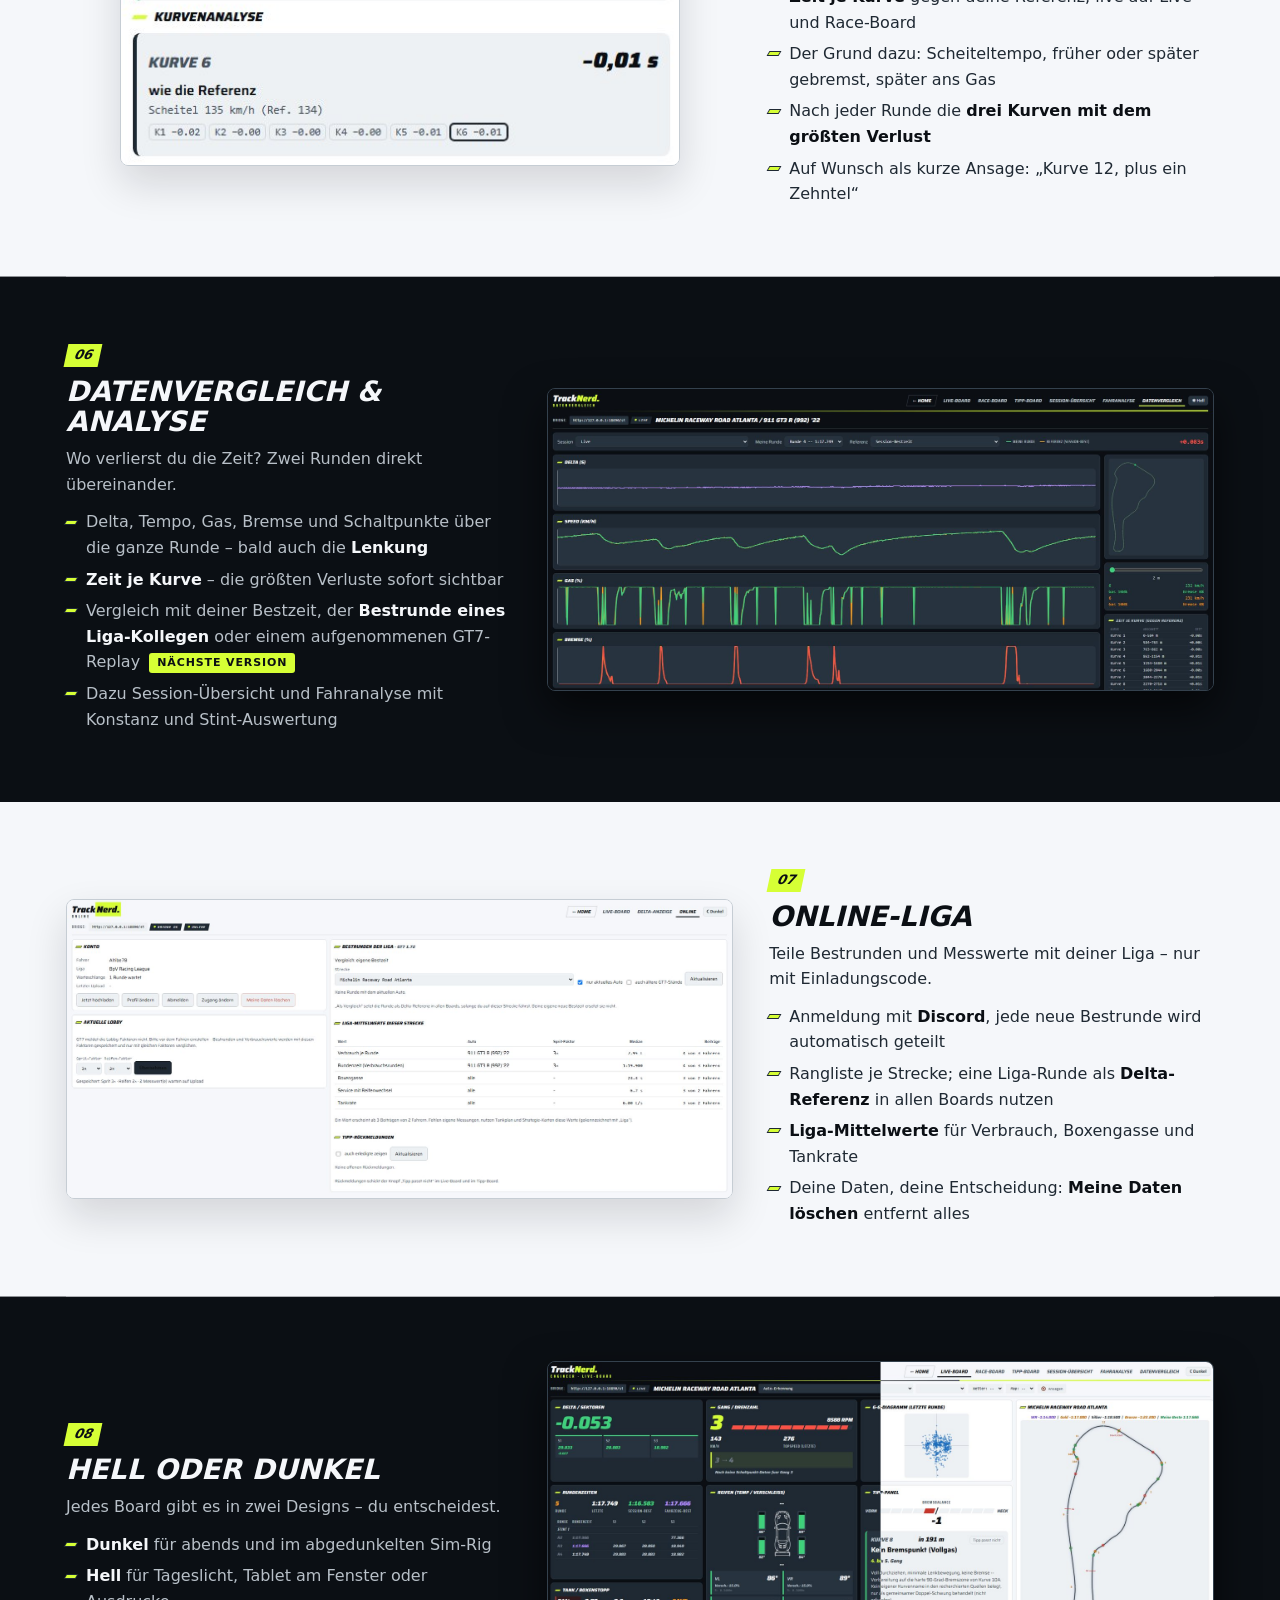
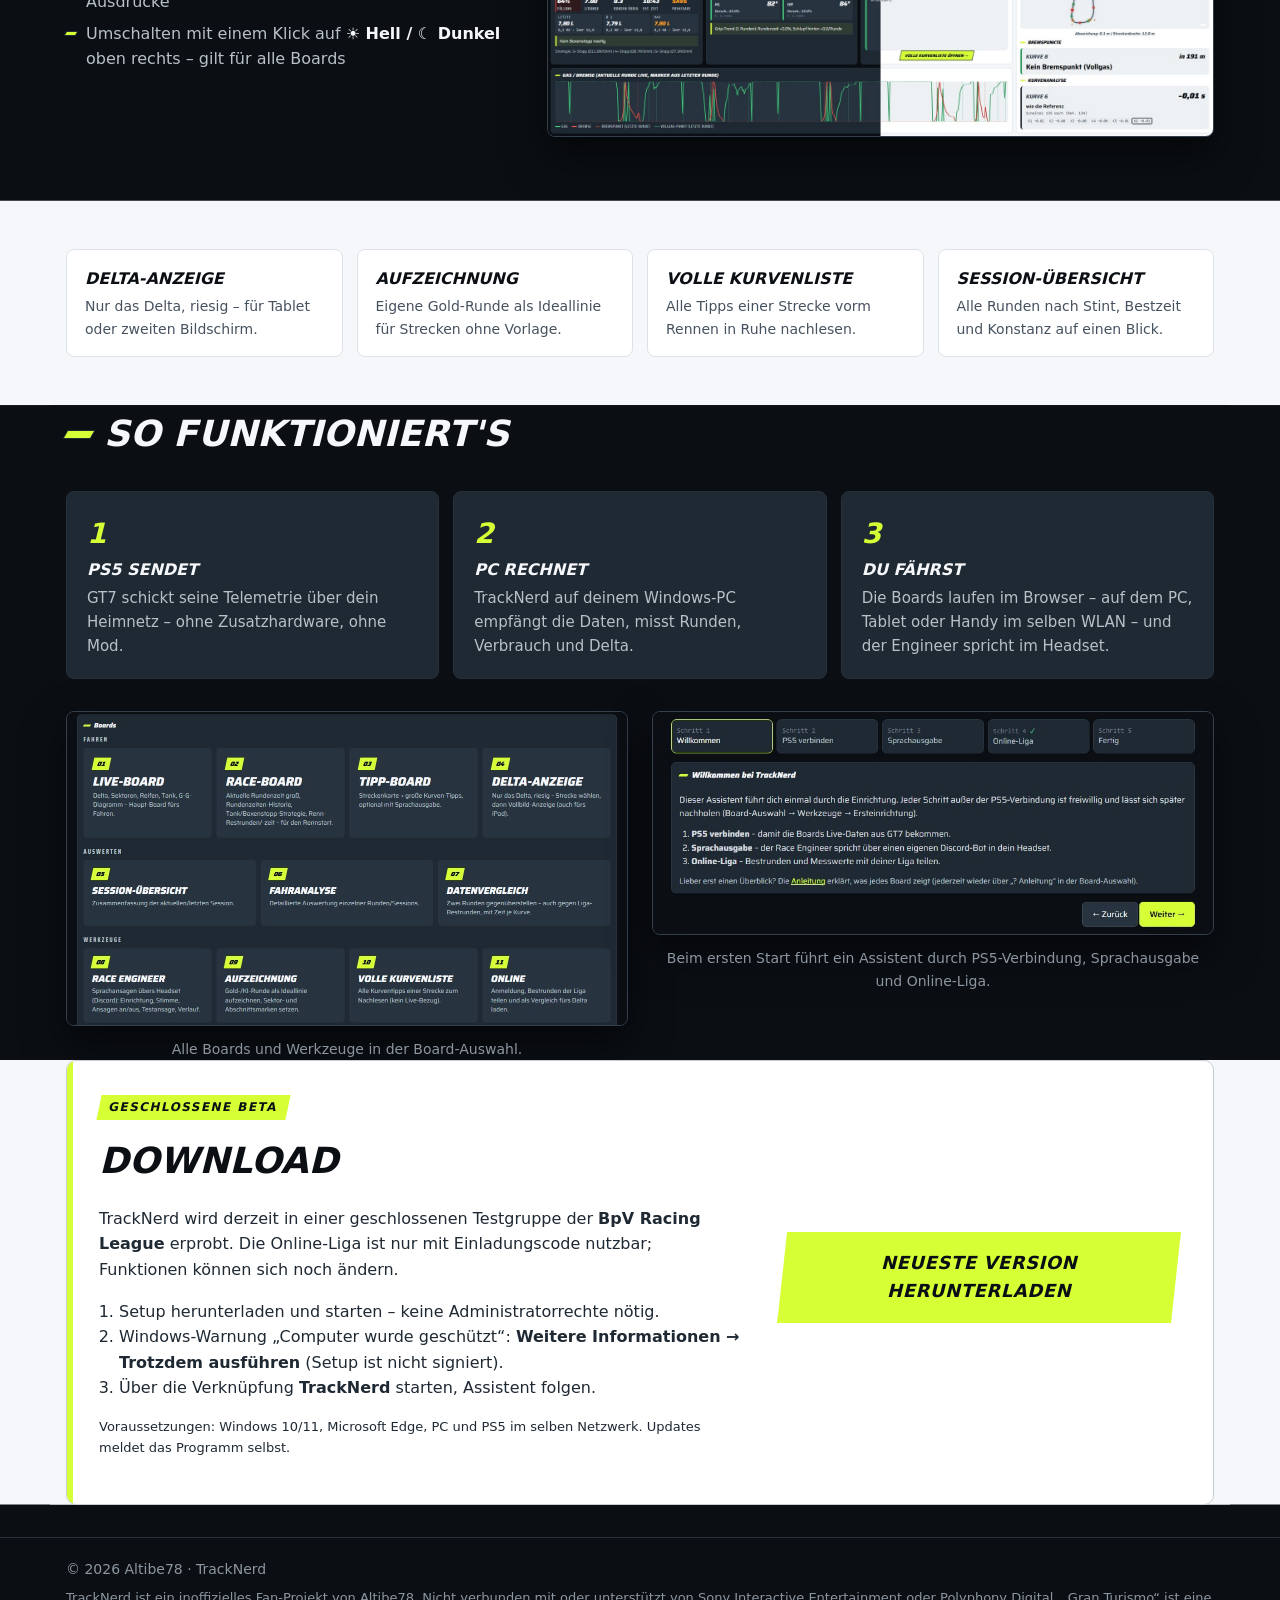
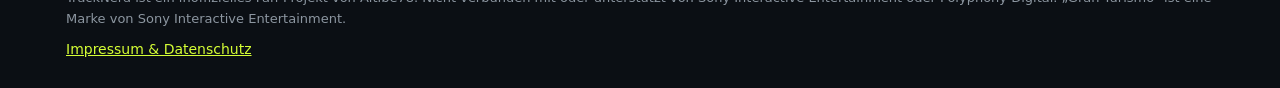
==== commit 2574f5f1: "Projektseite, Impressum, README: nur noch TrackNerd Co-Authored-By: Claude Opus 5.5 <noreply@anthrop" ====
--- a/docs/index.html
+++ b/docs/index.html
@@ -211,9 +211,7 @@
             <li>Windows-Warnung „Computer wurde geschützt“: <b>Weitere Informationen → Trotzdem ausführen</b> (Setup ist nicht signiert).</li>
             <li>Über die Verknüpfung <b>TrackNerd</b> starten, Assistent folgen.</li>
           </ol>
-          <p class="small">Bis Version 0.3 hieß TrackNerd „GT7 Engineer Board“ – Setup-Datei und Installationsordner tragen
-            weiter diesen Namen, damit Updates und deine Daten erhalten bleiben.<br>
-            Voraussetzungen: Windows 10/11, Microsoft Edge, PC und PS5 im selben Netzwerk. Updates meldet das Programm selbst.</p>
+          <p class="small">Voraussetzungen: Windows 10/11, Microsoft Edge, PC und PS5 im selben Netzwerk. Updates meldet das Programm selbst.</p>
         </div>
         <div class="dl-btns">
           <a class="btn primary big" href="https://github.com/altibe/gt7-engineer-board-releases/releases/latest">Neueste Version herunterladen</a>
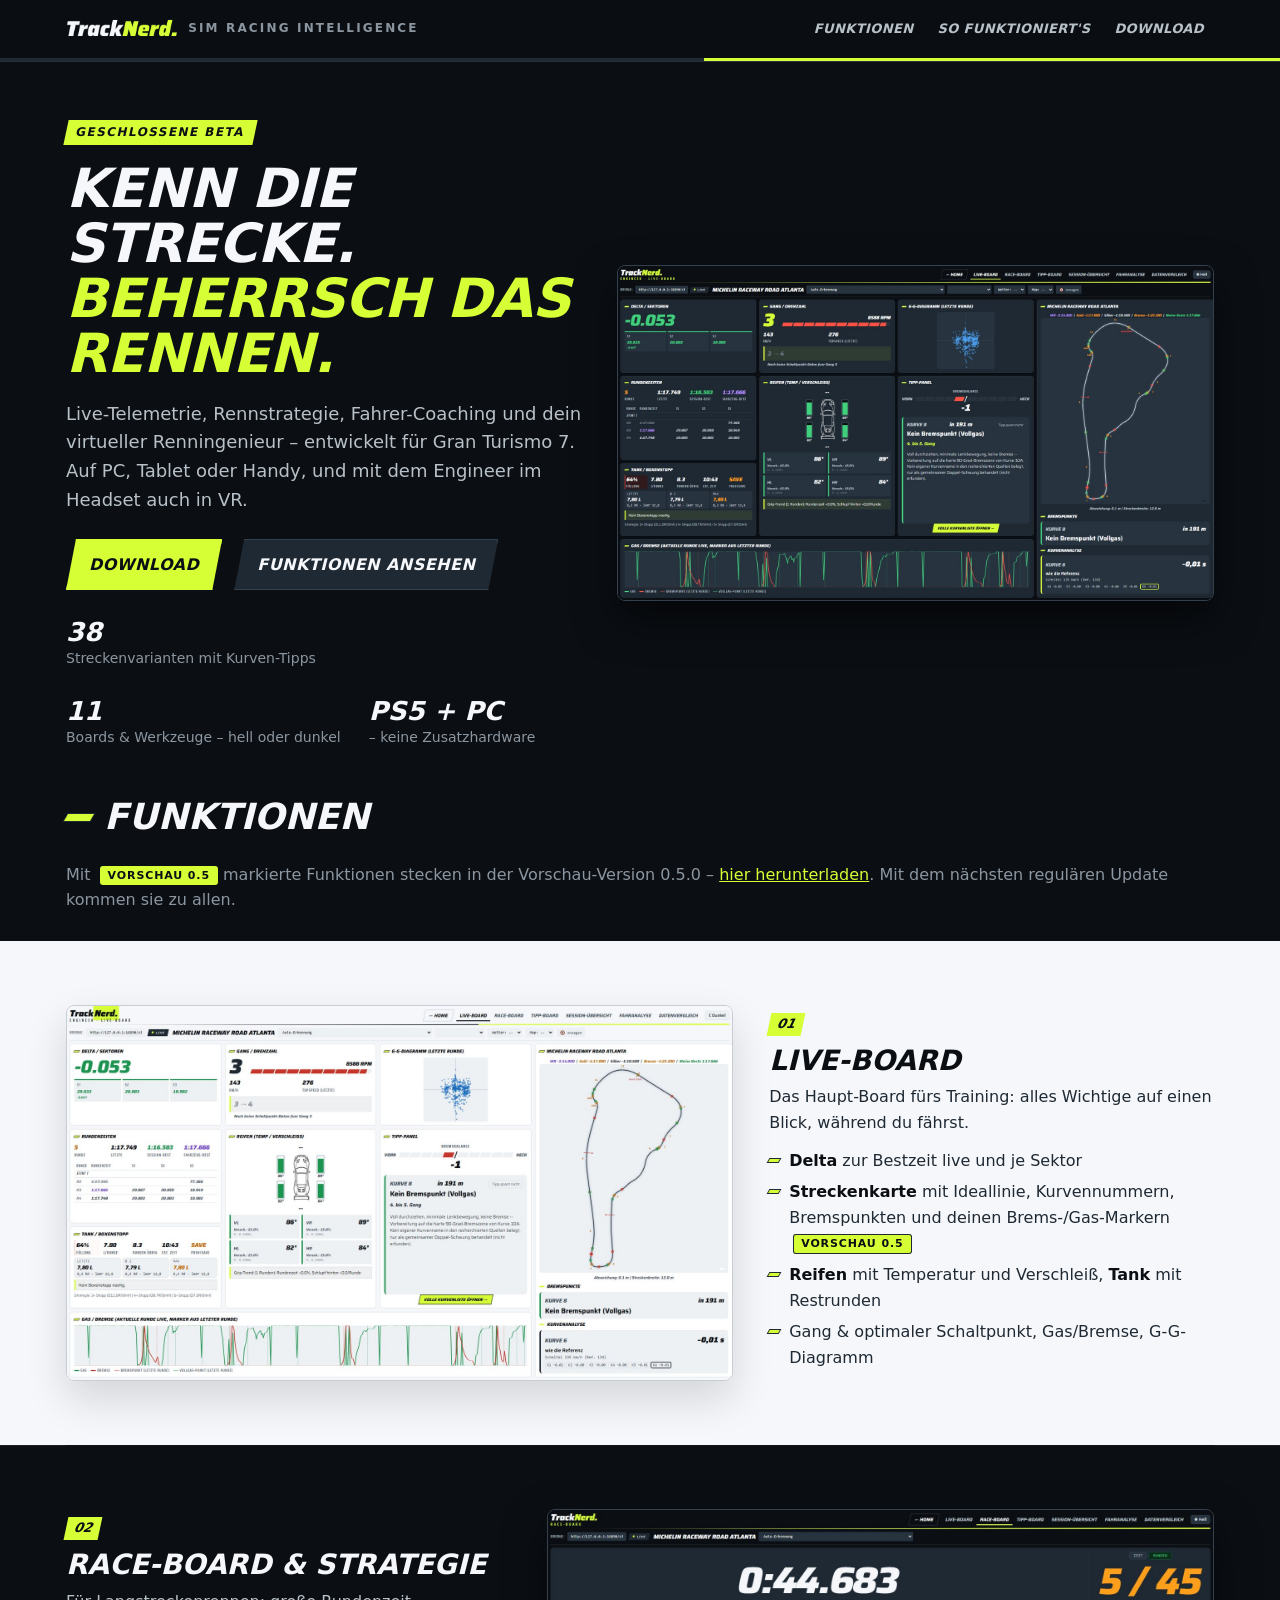
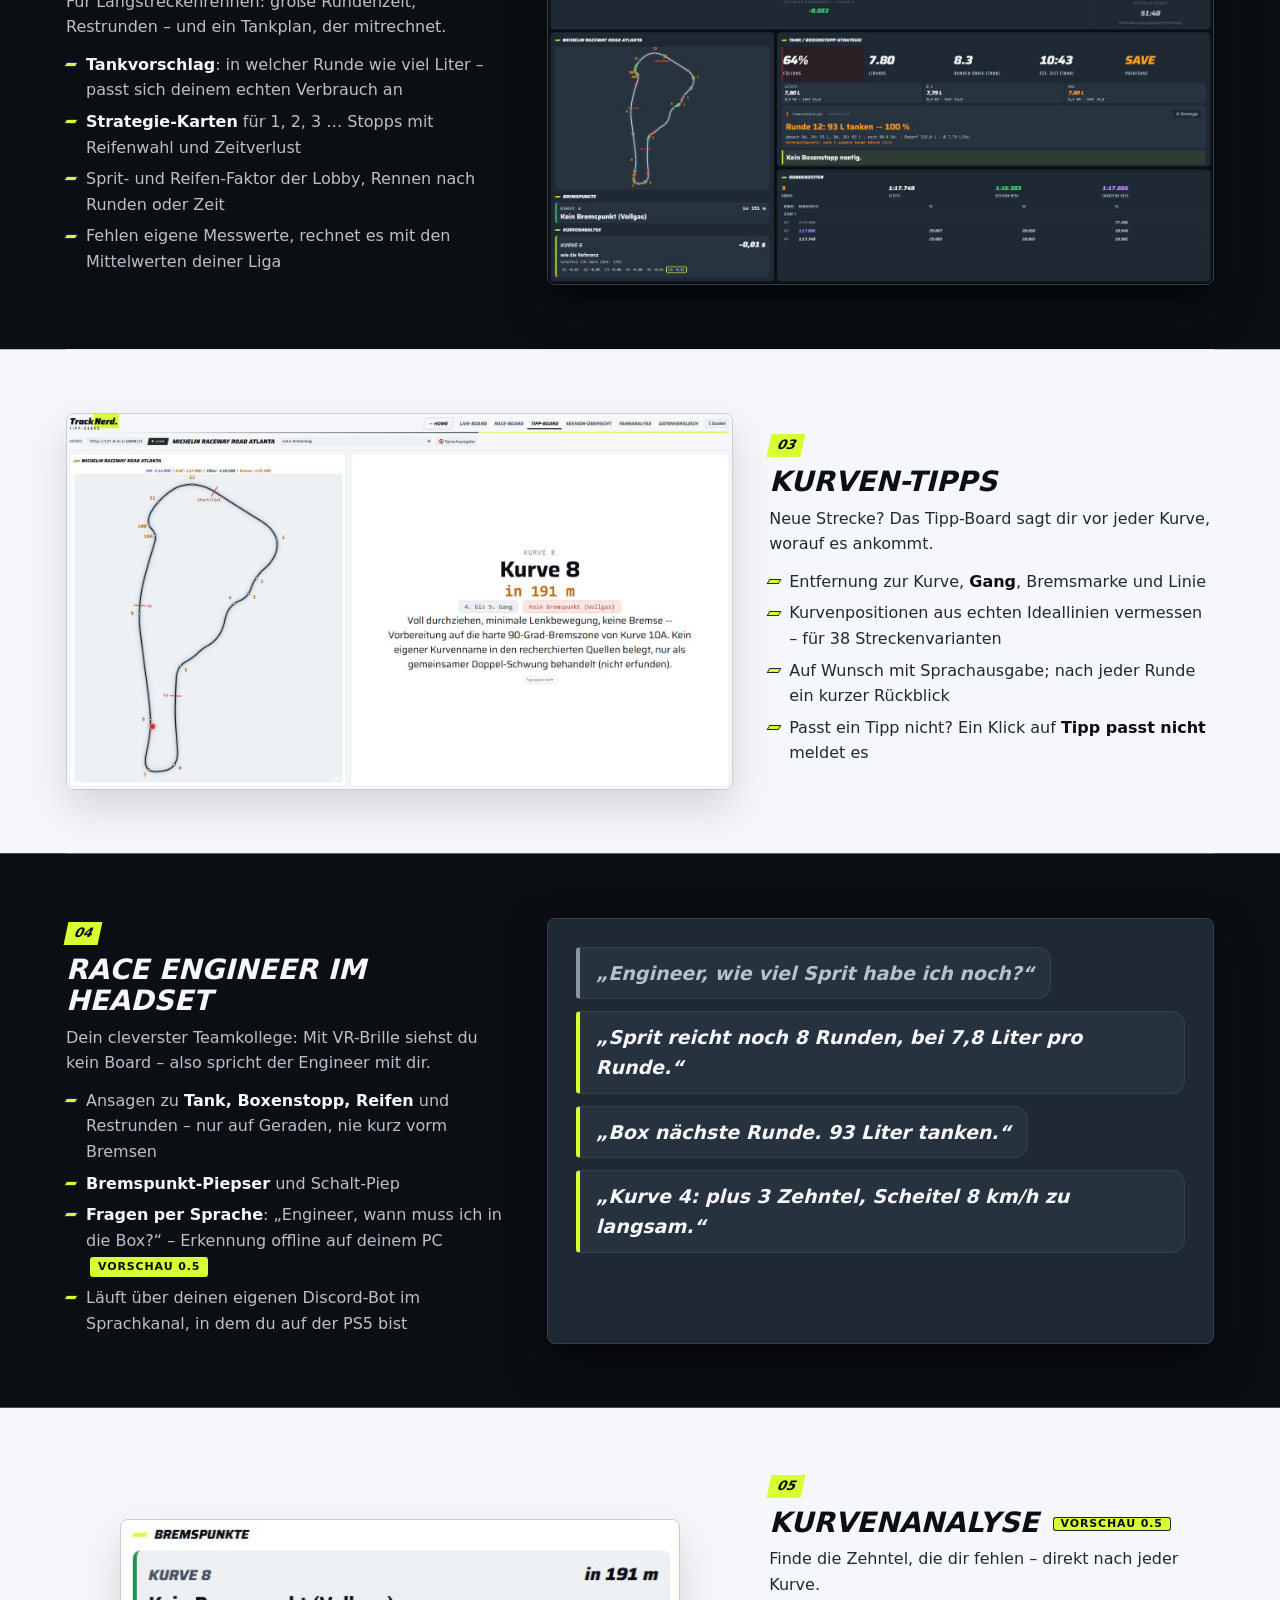
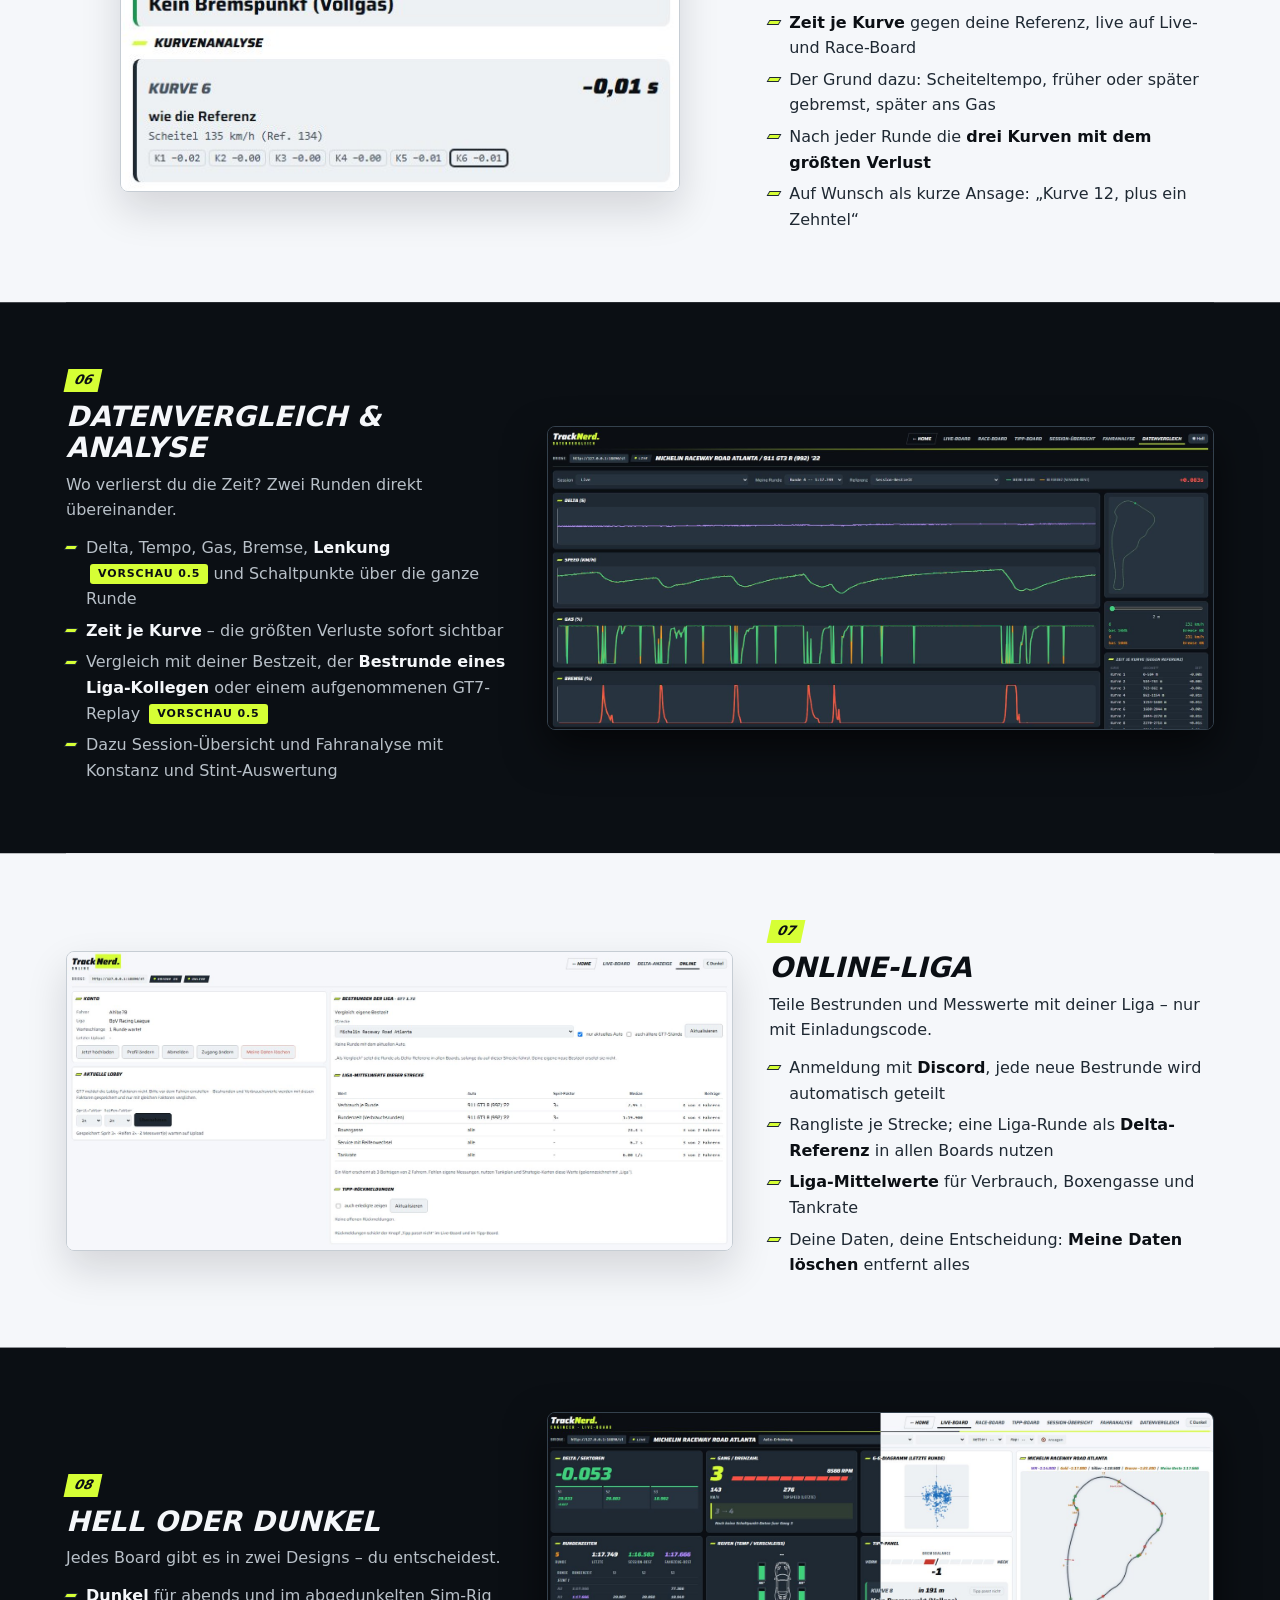
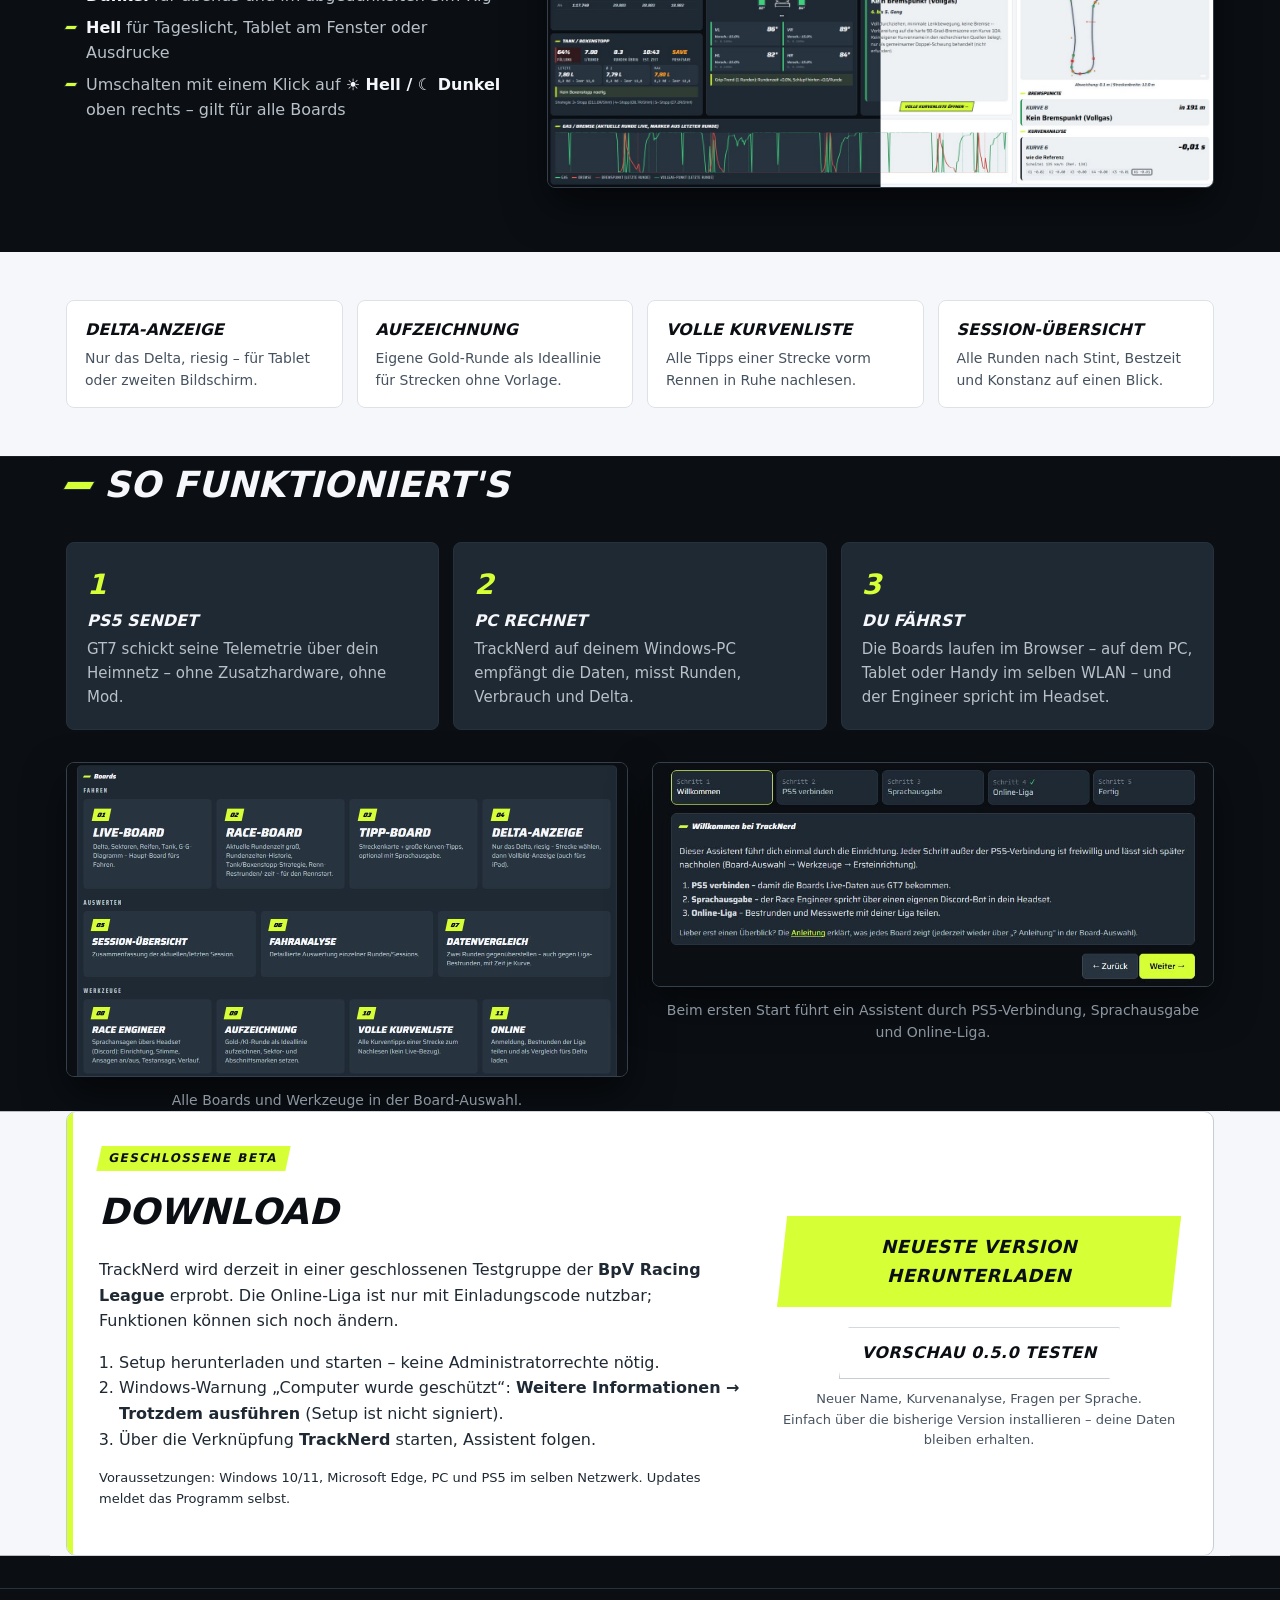
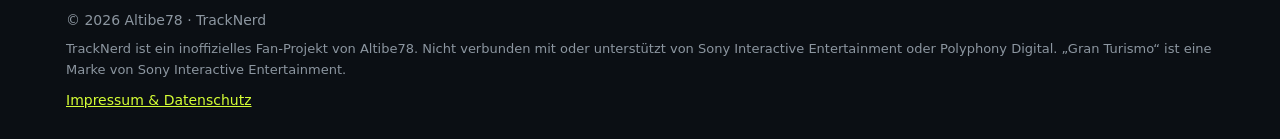
==== commit 9addaa51: "Projektseite: Vorschau 0.5.0 zum Download, Funktionen als 'Vorschau 0.5' markiert Co-Authored-By: Cl" ====
--- a/docs/index.html
+++ b/docs/index.html
@@ -45,7 +45,8 @@
 
     <section id="funktionen" class="wrap">
       <h2 class="sec">Funktionen</h2>
-      <p class="intro">Mit <span class="new">nächste Version</span> markierte Funktionen laufen bereits in der Testgruppe und kommen mit dem nächsten Update.</p>
+      <p class="intro">Mit <span class="new">Vorschau 0.5</span> markierte Funktionen stecken in der Vorschau-Version 0.5.0 –
+        <a href="#download">hier herunterladen</a>. Mit dem nächsten regulären Update kommen sie zu allen.</p>
 
       <article class="feat band t-light">
         <figure><img src="img/live_light.jpg" class="shot" alt="Live-Board im hellen Design" loading="lazy"></figure>
@@ -55,7 +56,7 @@
           <p>Das Haupt-Board fürs Training: alles Wichtige auf einen Blick, während du fährst.</p>
           <ul>
             <li><b>Delta</b> zur Bestzeit live und je Sektor</li>
-            <li><b>Streckenkarte</b> mit Ideallinie, Kurvennummern und den nächsten Bremspunkten</li>
+            <li><b>Streckenkarte</b> mit Ideallinie, Kurvennummern, Bremspunkten und deinen Brems-/Gas-Markern <span class="new">Vorschau 0.5</span></li>
             <li><b>Reifen</b> mit Temperatur und Verschleiß, <b>Tank</b> mit Restrunden</li>
             <li>Gang &amp; optimaler Schaltpunkt, Gas/Bremse, G-G-Diagramm</li>
           </ul>
@@ -107,7 +108,7 @@
           <ul>
             <li>Ansagen zu <b>Tank, Boxenstopp, Reifen</b> und Restrunden – nur auf Geraden, nie kurz vorm Bremsen</li>
             <li><b>Bremspunkt-Piepser</b> und Schalt-Piep</li>
-            <li><b>Fragen per Sprache</b>: „Engineer, wann muss ich in die Box?“ – Erkennung offline auf deinem PC <span class="new">nächste Version</span></li>
+            <li><b>Fragen per Sprache</b>: „Engineer, wann muss ich in die Box?“ – Erkennung offline auf deinem PC <span class="new">Vorschau 0.5</span></li>
             <li>Läuft über deinen eigenen Discord-Bot im Sprachkanal, in dem du auf der PS5 bist</li>
           </ul>
         </div>
@@ -117,7 +118,7 @@
         <figure class="tall"><img src="img/kurven_light.jpg" class="shot" alt="Streckenkarte, nächster Bremspunkt und Kurvenanalyse mit Zeit je Kurve" loading="lazy"></figure>
         <div>
           <span class="num">05</span>
-          <h3>Kurvenanalyse <span class="new">nächste Version</span></h3>
+          <h3>Kurvenanalyse <span class="new">Vorschau 0.5</span></h3>
           <p>Finde die Zehntel, die dir fehlen – direkt nach jeder Kurve.</p>
           <ul>
             <li><b>Zeit je Kurve</b> gegen deine Referenz, live auf Live- und Race-Board</li>
@@ -135,9 +136,9 @@
           <h3>Datenvergleich &amp; Analyse</h3>
           <p>Wo verlierst du die Zeit? Zwei Runden direkt übereinander.</p>
           <ul>
-            <li>Delta, Tempo, Gas, Bremse und Schaltpunkte über die ganze Runde – bald auch die <b>Lenkung</b></li>
+            <li>Delta, Tempo, Gas, Bremse, <b>Lenkung</b> <span class="new">Vorschau 0.5</span> und Schaltpunkte über die ganze Runde</li>
             <li><b>Zeit je Kurve</b> – die größten Verluste sofort sichtbar</li>
-            <li>Vergleich mit deiner Bestzeit, der <b>Bestrunde eines Liga-Kollegen</b> oder einem aufgenommenen GT7-Replay <span class="new">nächste Version</span></li>
+            <li>Vergleich mit deiner Bestzeit, der <b>Bestrunde eines Liga-Kollegen</b> oder einem aufgenommenen GT7-Replay <span class="new">Vorschau 0.5</span></li>
             <li>Dazu Session-Übersicht und Fahranalyse mit Konstanz und Stint-Auswertung</li>
           </ul>
         </div>
@@ -216,6 +217,9 @@
         <div class="dl-btns">
           <a class="btn primary big" href="https://github.com/altibe/gt7-engineer-board-releases/releases/latest">Neueste Version herunterladen</a>
           <span class="small" id="ver"></span>
+          <a class="btn" href="https://github.com/altibe/gt7-engineer-board-releases/releases/tag/v0.5.0">Vorschau 0.5.0 testen</a>
+          <span class="small">Neuer Name, Kurvenanalyse, Fragen per Sprache.<br>Einfach über die bisherige Version installieren –
+            deine Daten bleiben erhalten.</span>
         </div>
       </div>
     </section>
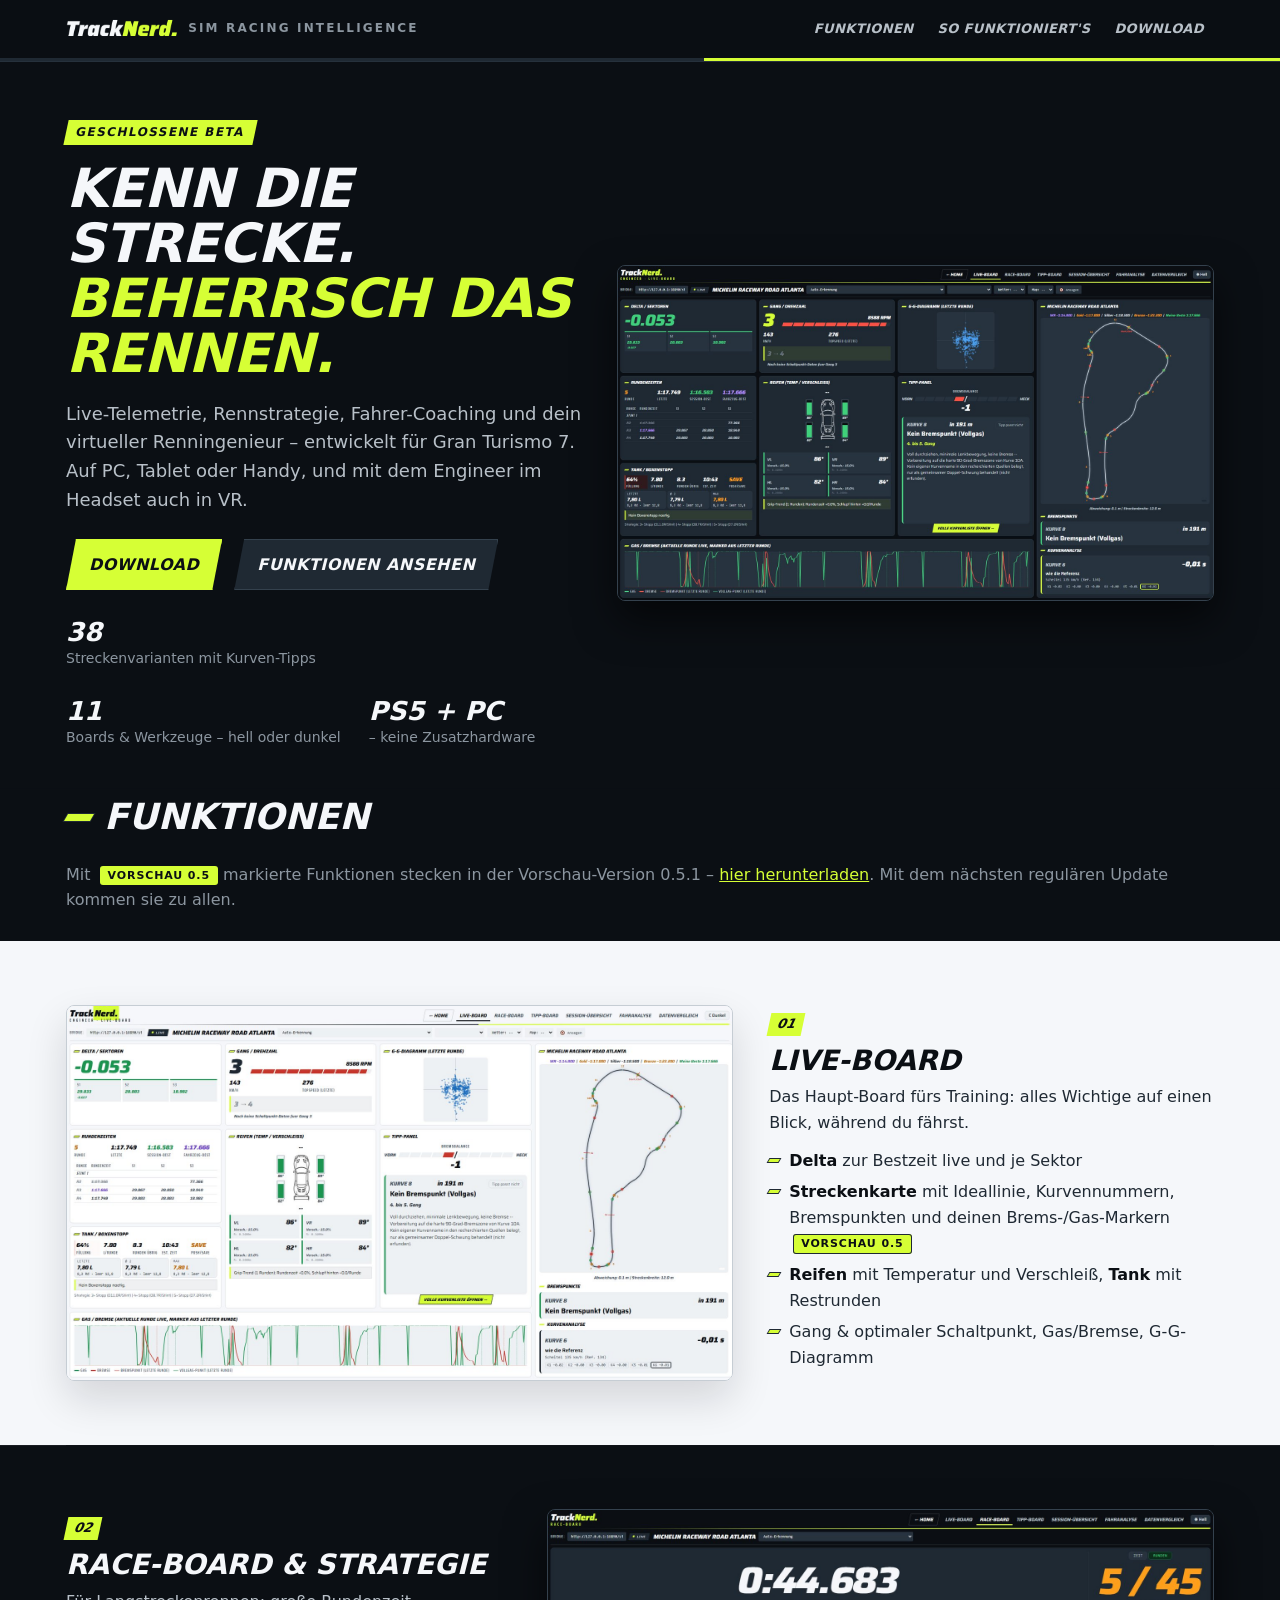
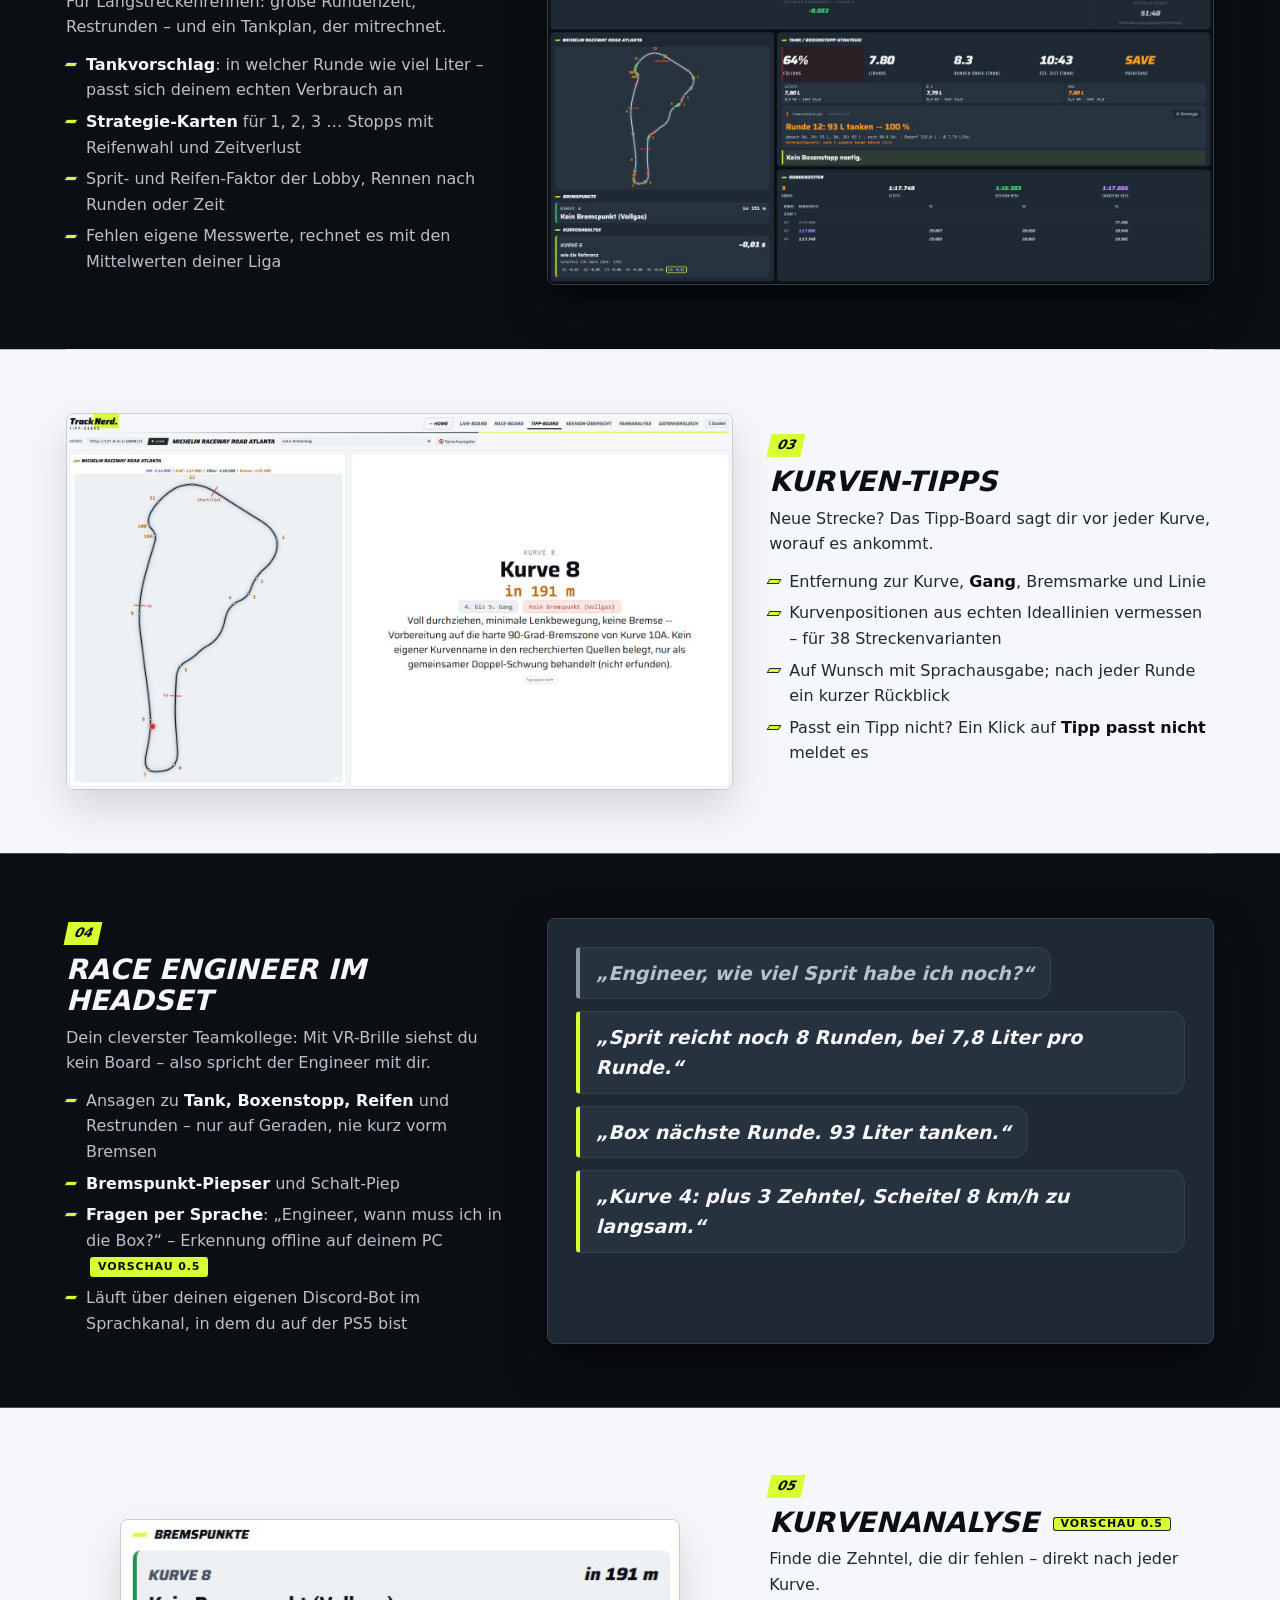
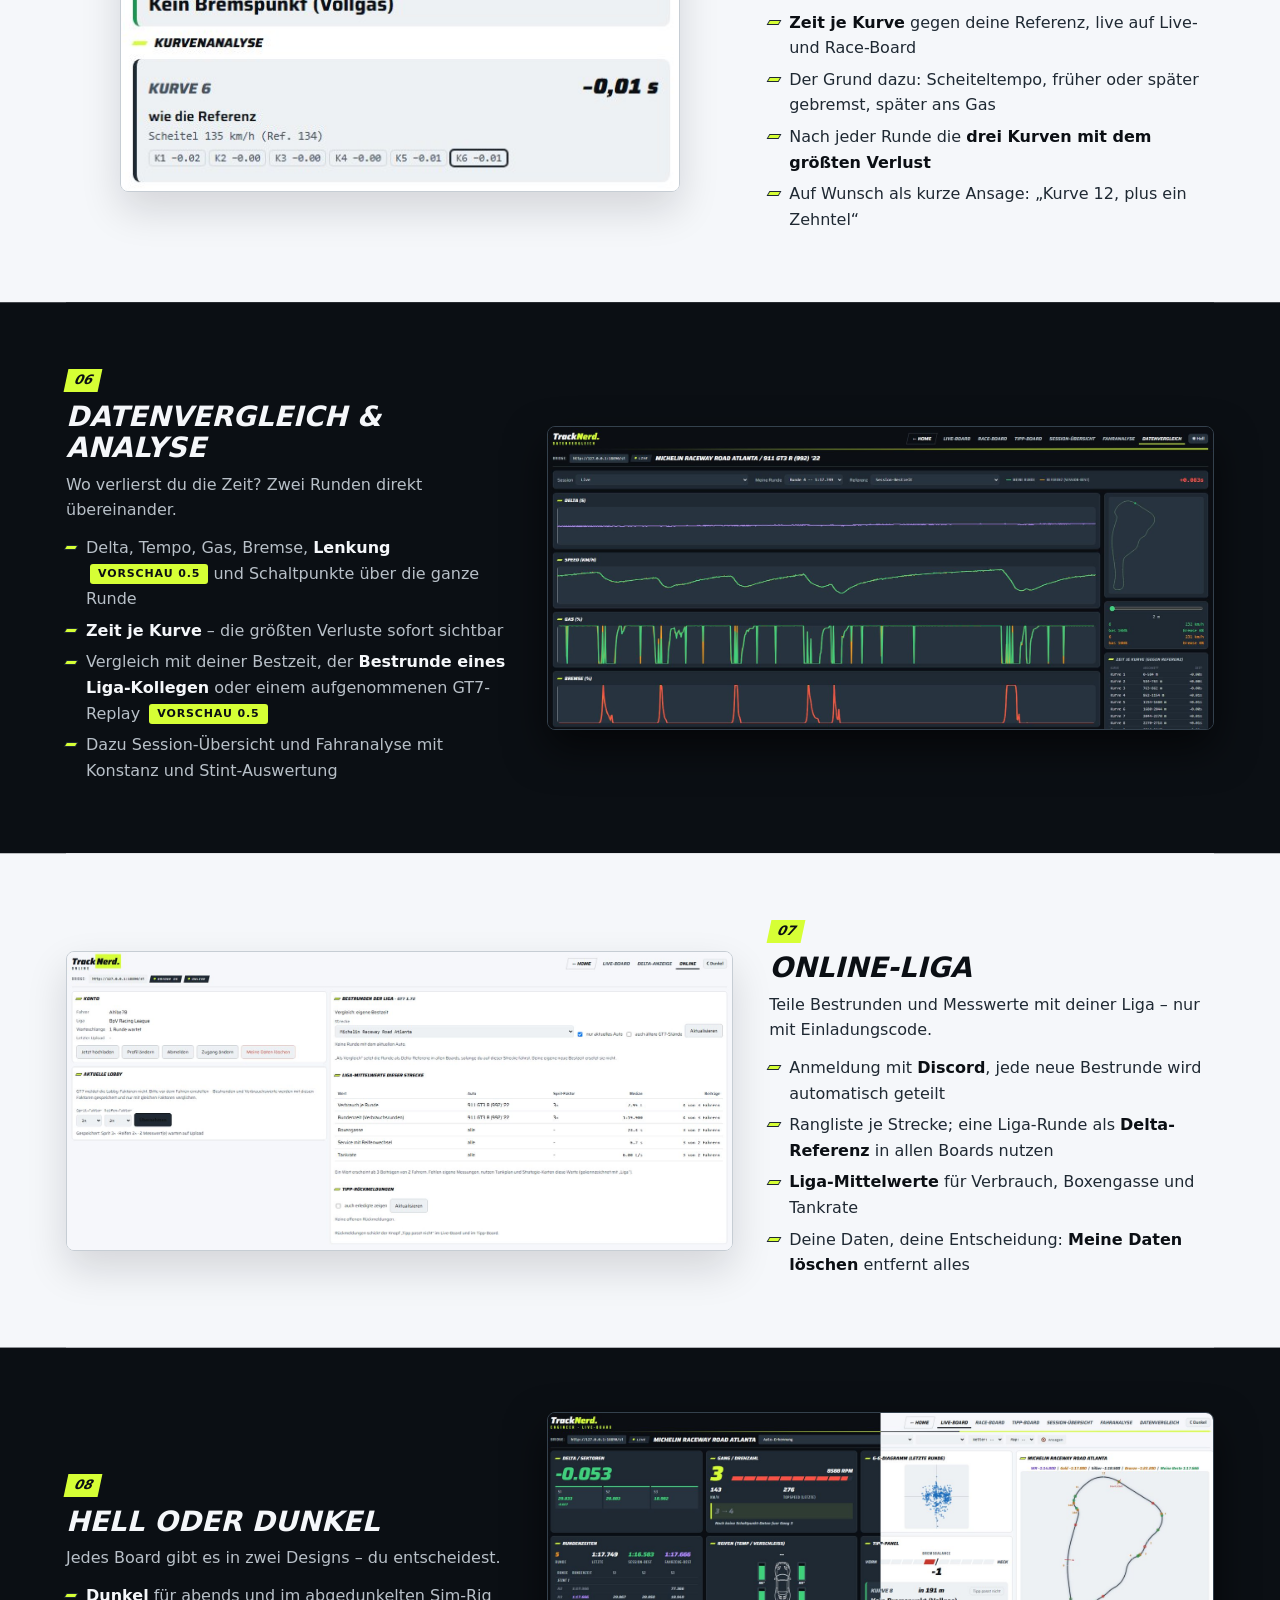
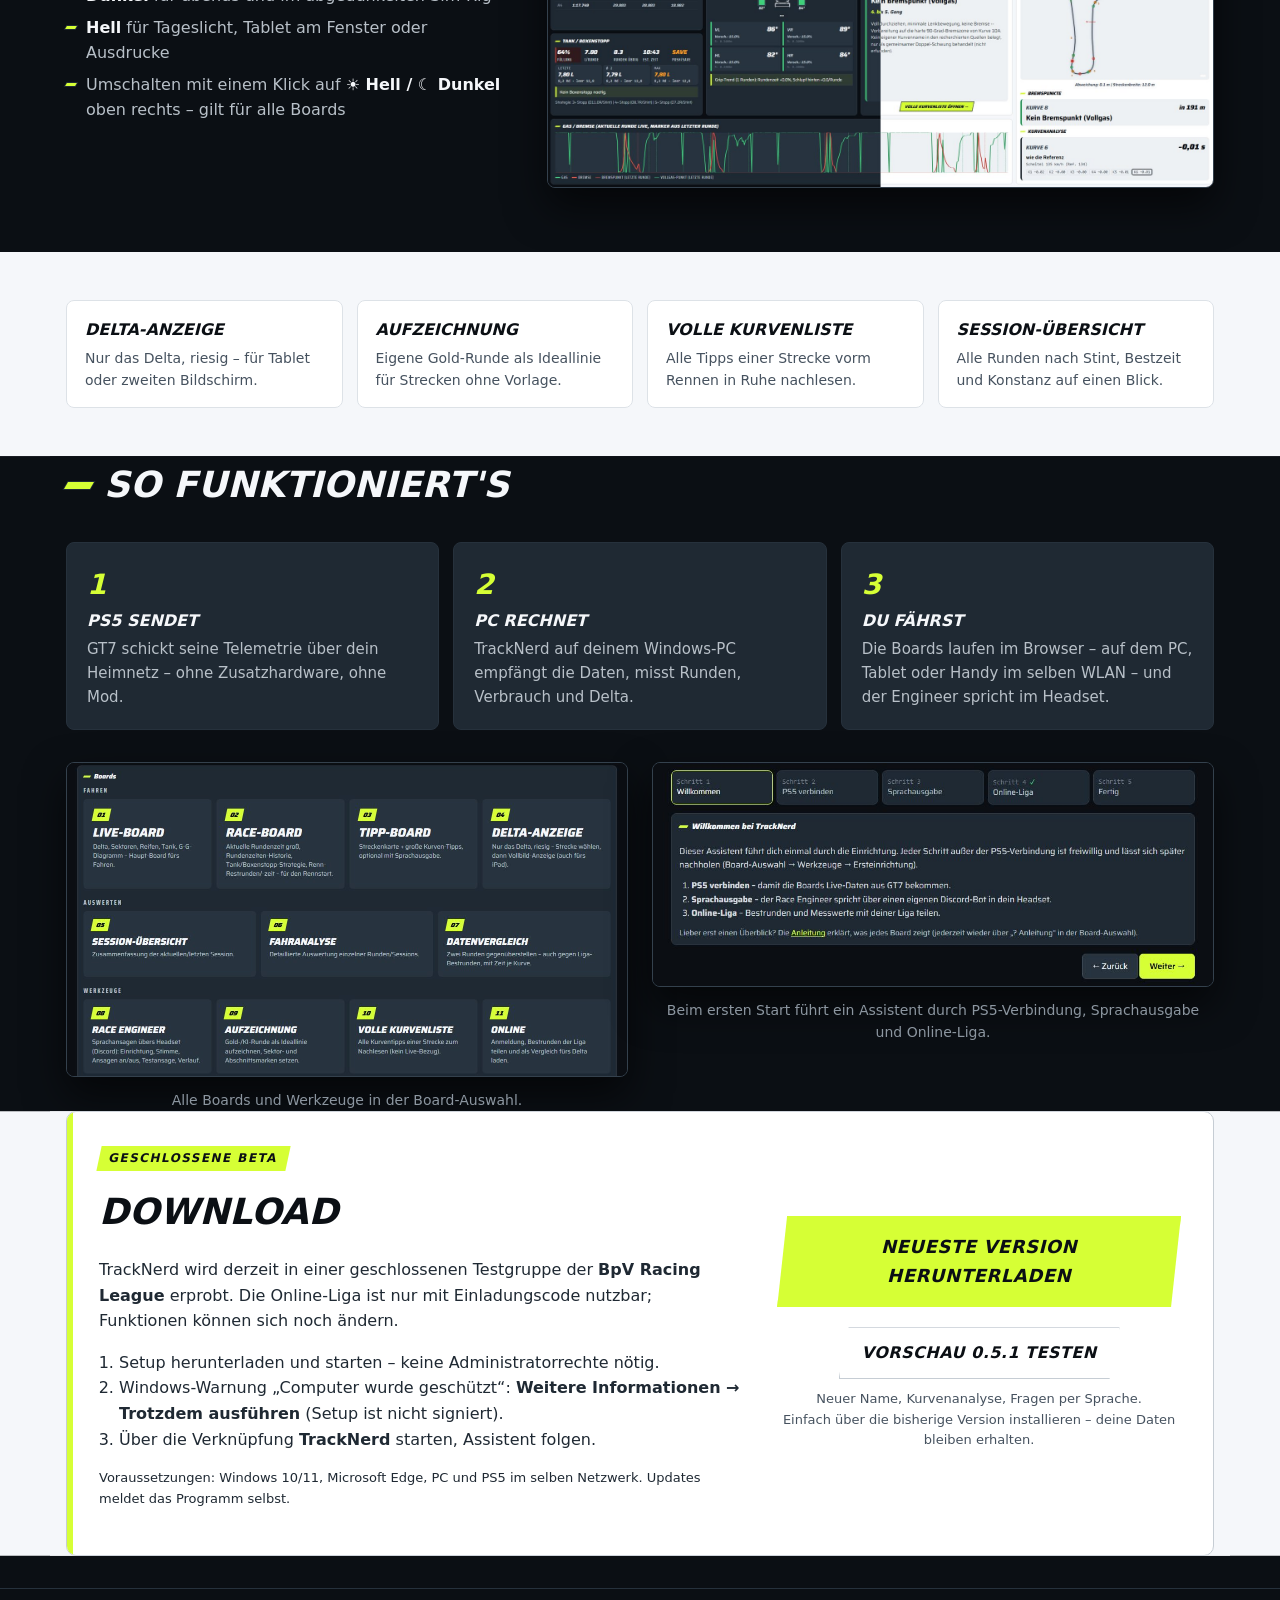
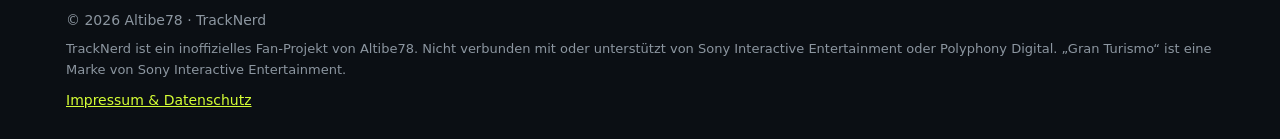
==== commit 7aec2624: "Projektseite: Vorschau 0.5.1 Co-Authored-By: Claude Opus 5.5 <noreply@anthropic.com>" ====
--- a/docs/index.html
+++ b/docs/index.html
@@ -45,7 +45,7 @@
 
     <section id="funktionen" class="wrap">
       <h2 class="sec">Funktionen</h2>
-      <p class="intro">Mit <span class="new">Vorschau 0.5</span> markierte Funktionen stecken in der Vorschau-Version 0.5.0 –
+      <p class="intro">Mit <span class="new">Vorschau 0.5</span> markierte Funktionen stecken in der Vorschau-Version 0.5.1 –
         <a href="#download">hier herunterladen</a>. Mit dem nächsten regulären Update kommen sie zu allen.</p>
 
       <article class="feat band t-light">
@@ -215,9 +215,9 @@
           <p class="small">Voraussetzungen: Windows 10/11, Microsoft Edge, PC und PS5 im selben Netzwerk. Updates meldet das Programm selbst.</p>
         </div>
         <div class="dl-btns">
-          <a class="btn primary big" href="https://github.com/altibe/gt7-engineer-board-releases/releases/latest">Neueste Version herunterladen</a>
+          <a class="btn primary big" href="https://github.com/altibe/tracknerd-releases/releases/latest">Neueste Version herunterladen</a>
           <span class="small" id="ver"></span>
-          <a class="btn" href="https://github.com/altibe/gt7-engineer-board-releases/releases/tag/v0.5.0">Vorschau 0.5.0 testen</a>
+          <a class="btn" href="https://github.com/altibe/tracknerd-releases/releases/tag/v0.5.1">Vorschau 0.5.1 testen</a>
           <span class="small">Neuer Name, Kurvenanalyse, Fragen per Sprache.<br>Einfach über die bisherige Version installieren –
             deine Daten bleiben erhalten.</span>
         </div>
@@ -237,7 +237,7 @@
 <script>
 (function () {
   // aktuelle Versionsnummer aus dem neuesten Release
-  fetch('https://api.github.com/repos/altibe/gt7-engineer-board-releases/releases/latest')
+  fetch('https://api.github.com/repos/altibe/tracknerd-releases/releases/latest')
     .then(function (r) { return r.ok ? r.json() : null; })
     .then(function (j) { if (j && j.tag_name) document.getElementById('ver').textContent = 'Aktuell: Version ' + j.tag_name.replace(/^v/, ''); })
     .catch(function () {});
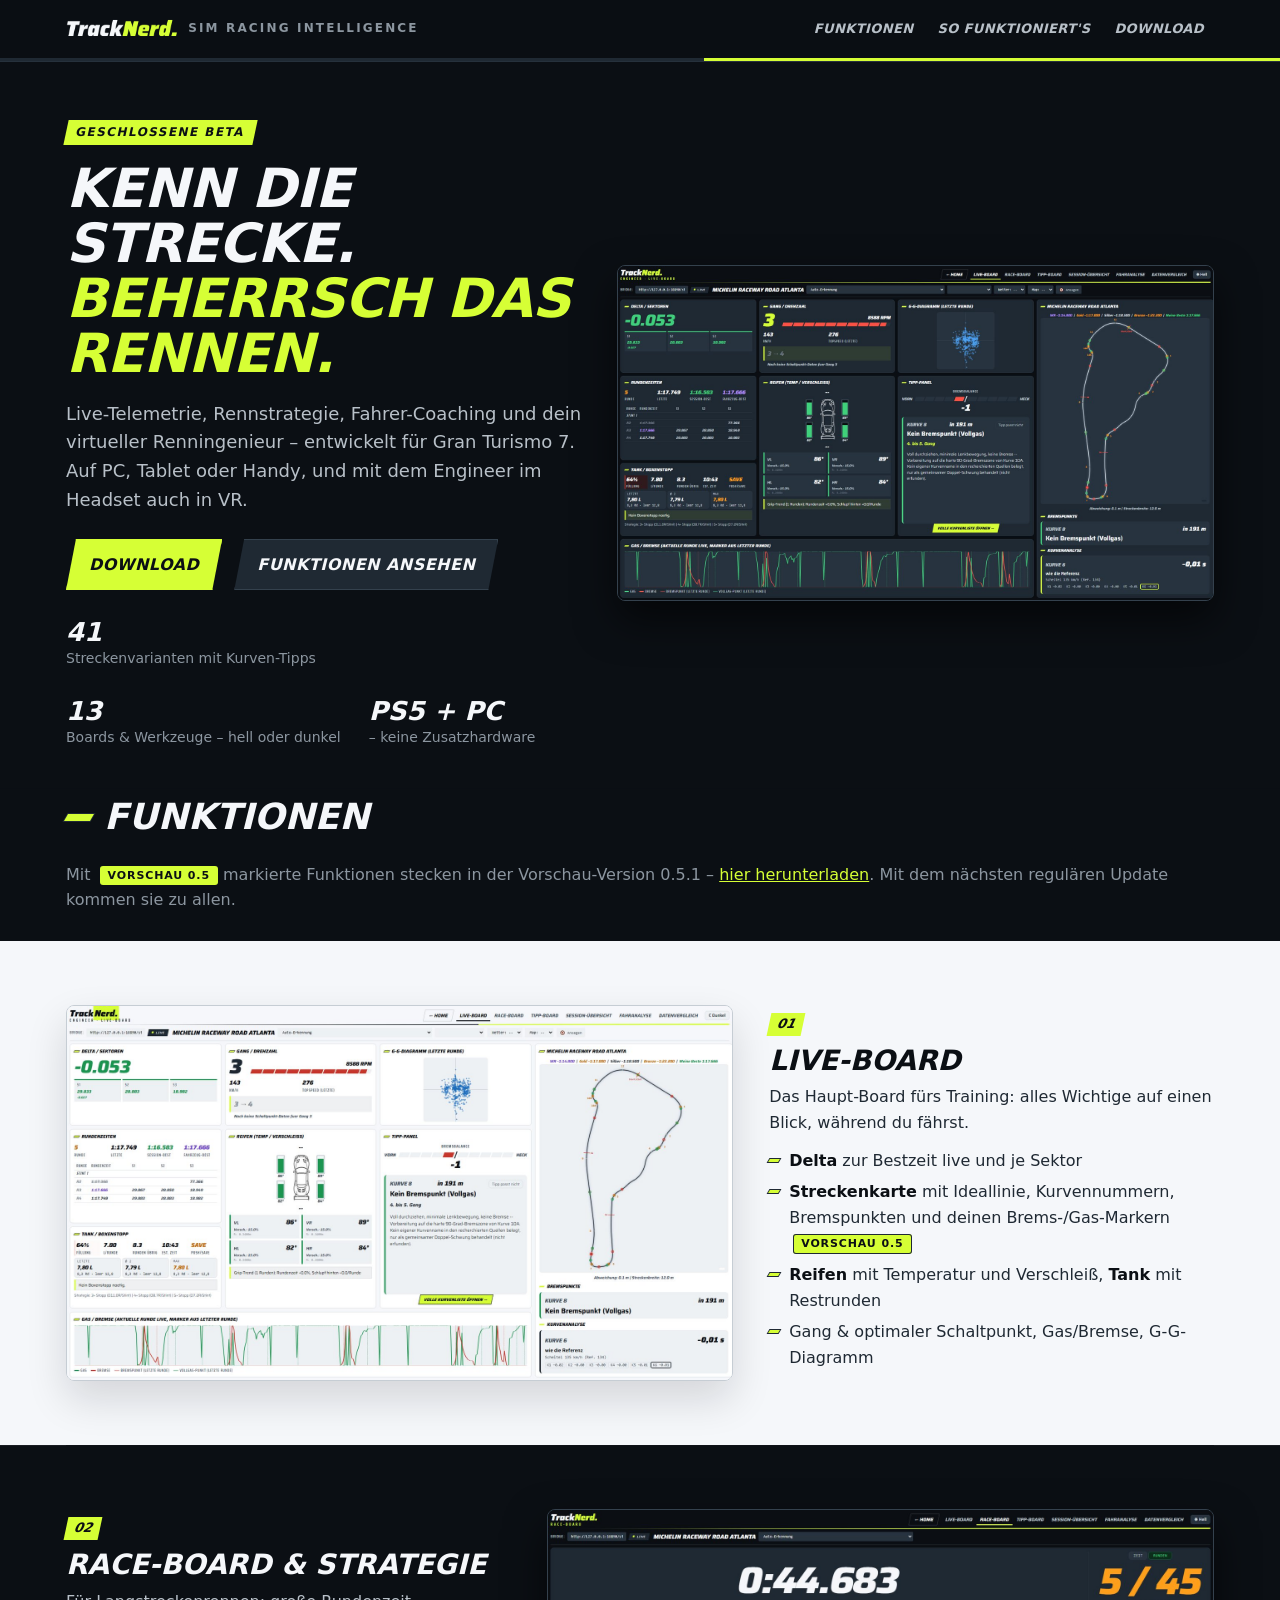
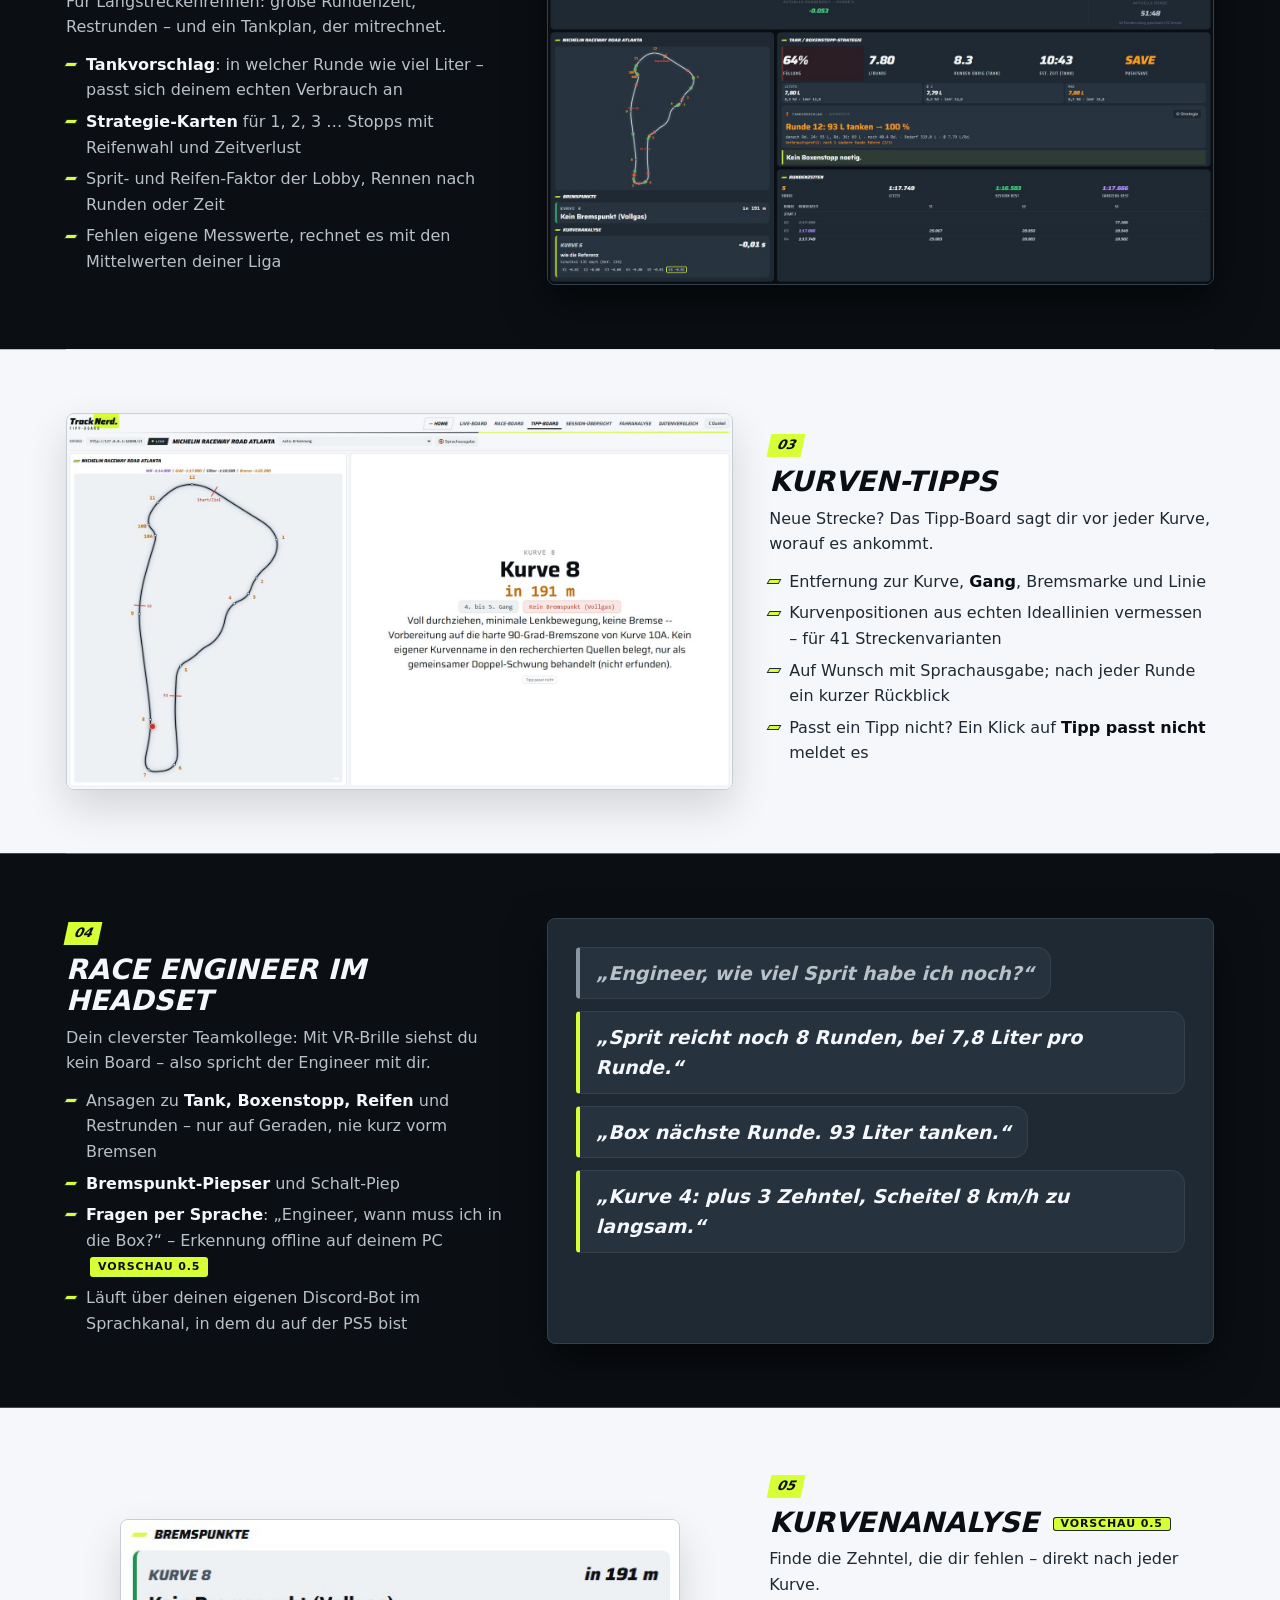
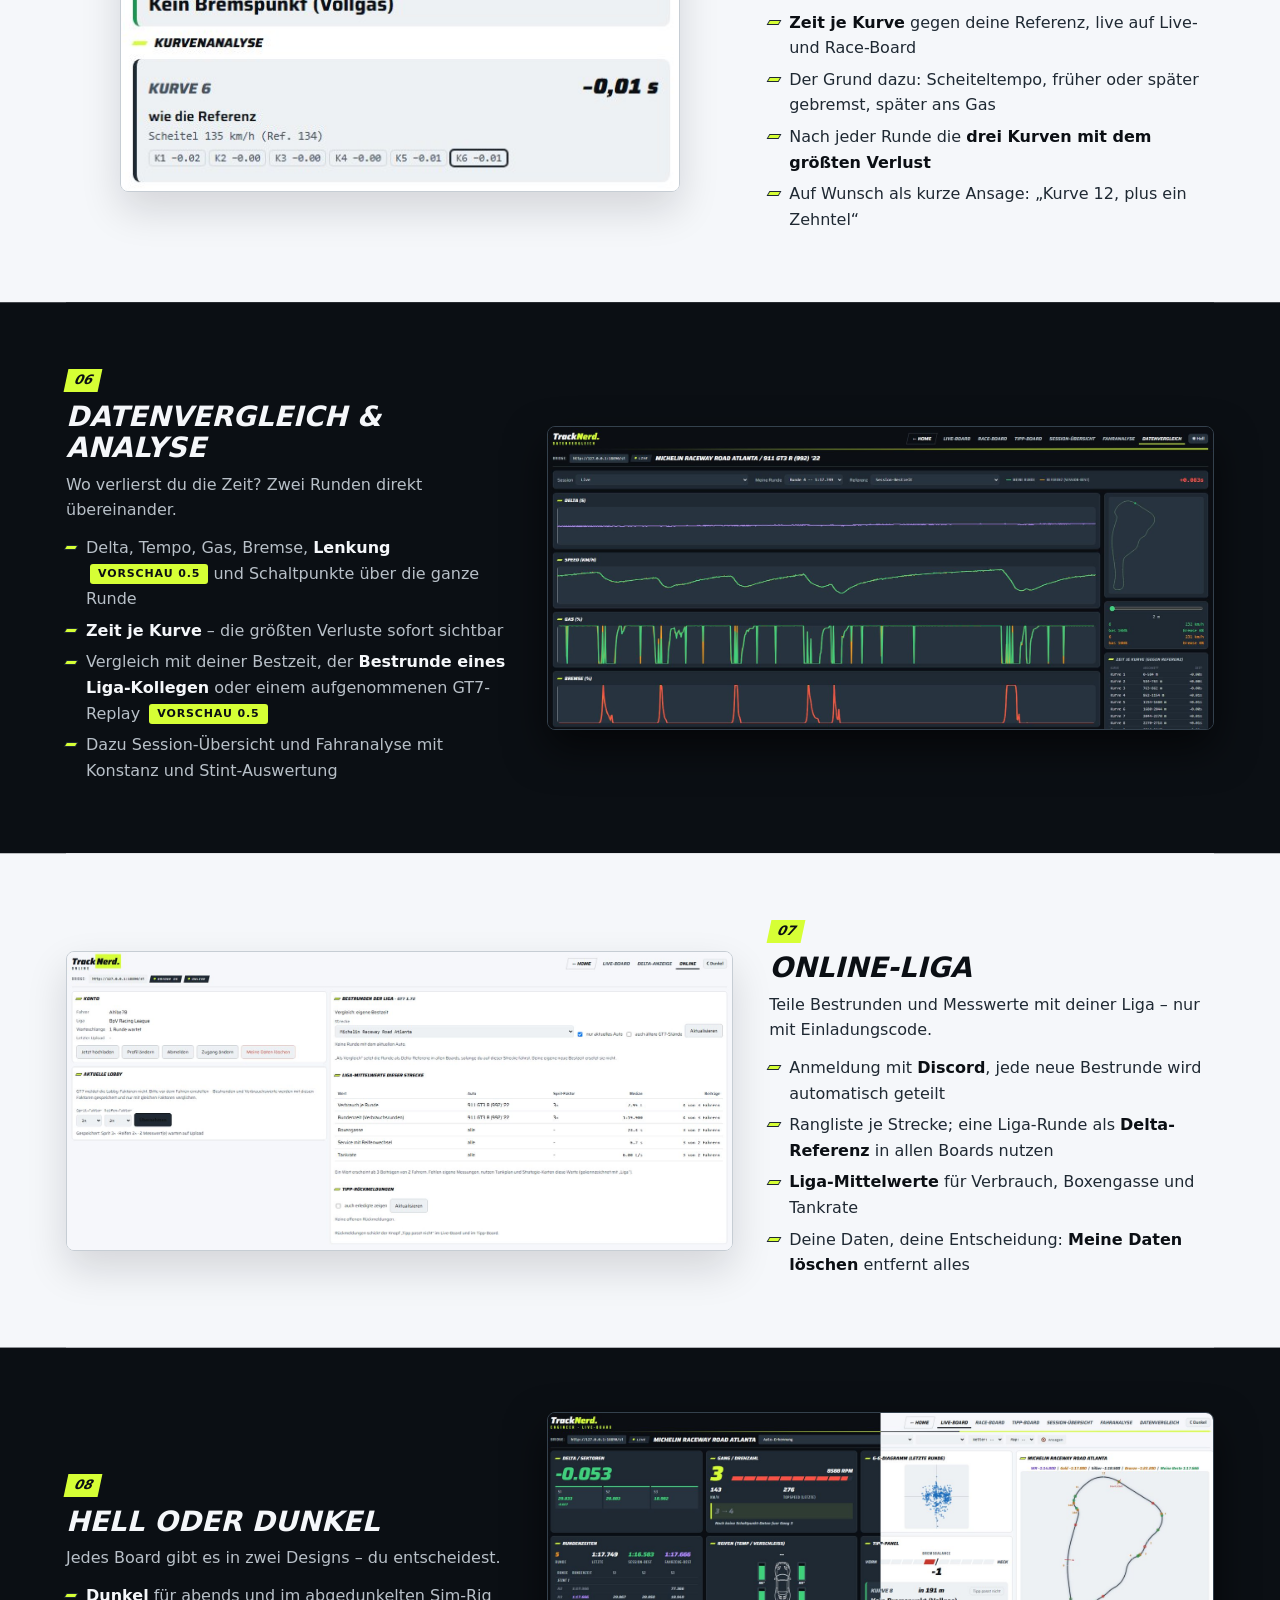
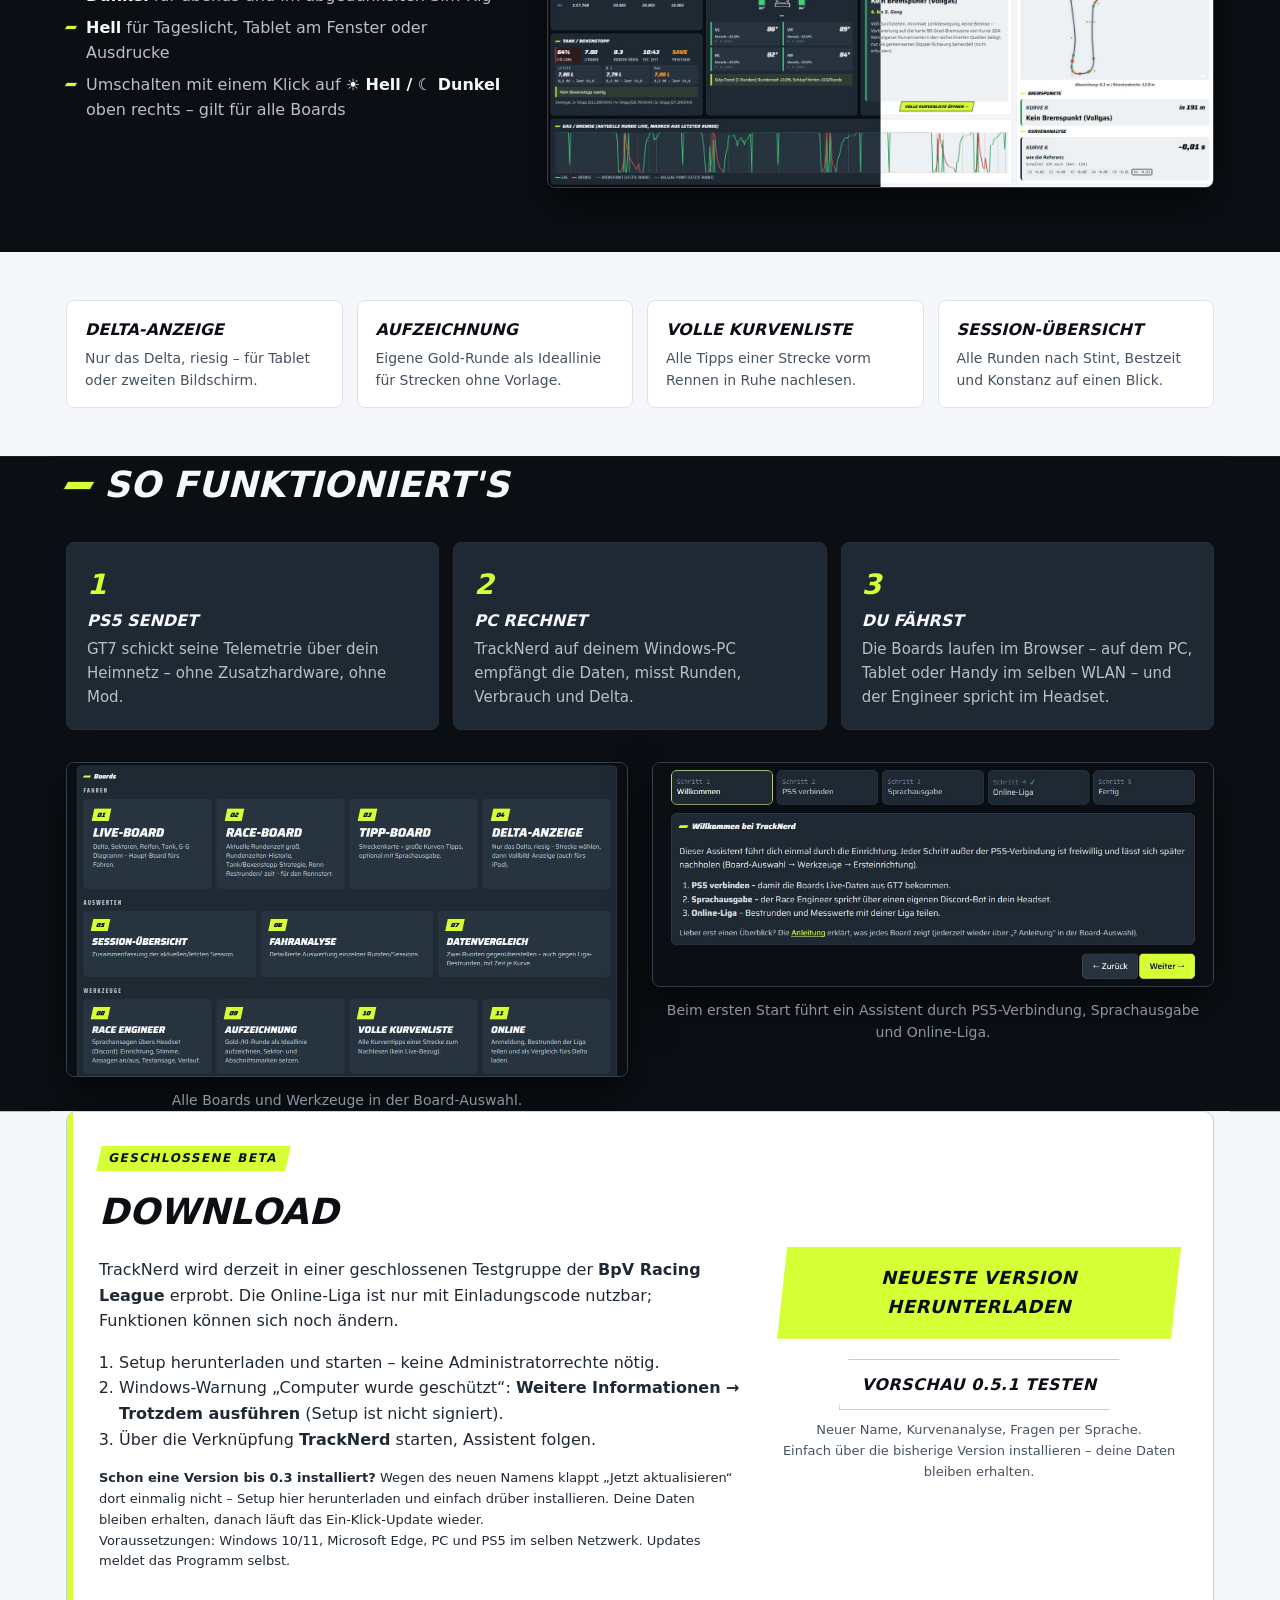
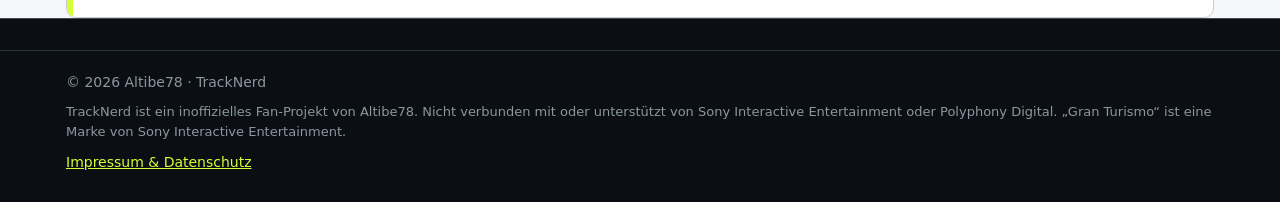
==== commit 6c399b97: "Projektseite: 41 Strecken, 13 Boards, Vorschaubild fuer Discord-Links, Hinweis fuer Update von 0.3 C" ====
--- a/docs/index.html
+++ b/docs/index.html
@@ -7,7 +7,10 @@
 <meta name="description" content="Live-Telemetrie, Rennstrategie, Fahrer-Coaching und dein virtueller Renningenieur – entwickelt für Gran Turismo 7.">
 <meta property="og:title" content="TrackNerd – Kenn die Strecke. Beherrsch das Rennen.">
 <meta property="og:description" content="Live-Telemetrie, Rennstrategie, Fahrer-Coaching und dein virtueller Renningenieur – entwickelt für Gran Turismo 7.">
-<meta property="og:image" content="img/live_dark.jpg">
+<meta property="og:type" content="website">
+<meta property="og:url" content="https://altibe.github.io/tracknerd-releases/">
+<meta property="og:image" content="https://altibe.github.io/tracknerd-releases/img/live_dark.jpg">
+<meta name="twitter:card" content="summary_large_image">
 <link rel="icon" href="img/favicon.png">
 <link rel="stylesheet" href="style.css">
 </head>
@@ -35,8 +38,8 @@
           <a class="btn" href="#funktionen">Funktionen ansehen</a>
         </div>
         <ul class="facts">
-          <li><b>38</b> Streckenvarianten mit Kurven-Tipps</li>
-          <li><b>11</b> Boards &amp; Werkzeuge – hell oder dunkel</li>
+          <li><b>41</b> Streckenvarianten mit Kurven-Tipps</li>
+          <li><b>13</b> Boards &amp; Werkzeuge – hell oder dunkel</li>
           <li><b>PS5 + PC</b> – keine Zusatzhardware</li>
         </ul>
       </div>
@@ -86,7 +89,7 @@
           <p>Neue Strecke? Das Tipp-Board sagt dir vor jeder Kurve, worauf es ankommt.</p>
           <ul>
             <li>Entfernung zur Kurve, <b>Gang</b>, Bremsmarke und Linie</li>
-            <li>Kurvenpositionen aus echten Ideallinien vermessen – für 38 Streckenvarianten</li>
+            <li>Kurvenpositionen aus echten Ideallinien vermessen – für 41 Streckenvarianten</li>
             <li>Auf Wunsch mit Sprachausgabe; nach jeder Runde ein kurzer Rückblick</li>
             <li>Passt ein Tipp nicht? Ein Klick auf <b>Tipp passt nicht</b> meldet es</li>
           </ul>
@@ -212,7 +215,10 @@
             <li>Windows-Warnung „Computer wurde geschützt“: <b>Weitere Informationen → Trotzdem ausführen</b> (Setup ist nicht signiert).</li>
             <li>Über die Verknüpfung <b>TrackNerd</b> starten, Assistent folgen.</li>
           </ol>
-          <p class="small">Voraussetzungen: Windows 10/11, Microsoft Edge, PC und PS5 im selben Netzwerk. Updates meldet das Programm selbst.</p>
+          <p class="small"><b>Schon eine Version bis 0.3 installiert?</b> Wegen des neuen Namens klappt „Jetzt aktualisieren“
+            dort einmalig nicht – Setup hier herunterladen und einfach drüber installieren. Deine Daten bleiben erhalten,
+            danach läuft das Ein-Klick-Update wieder.<br>
+            Voraussetzungen: Windows 10/11, Microsoft Edge, PC und PS5 im selben Netzwerk. Updates meldet das Programm selbst.</p>
         </div>
         <div class="dl-btns">
           <a class="btn primary big" href="https://github.com/altibe/tracknerd-releases/releases/latest">Neueste Version herunterladen</a>
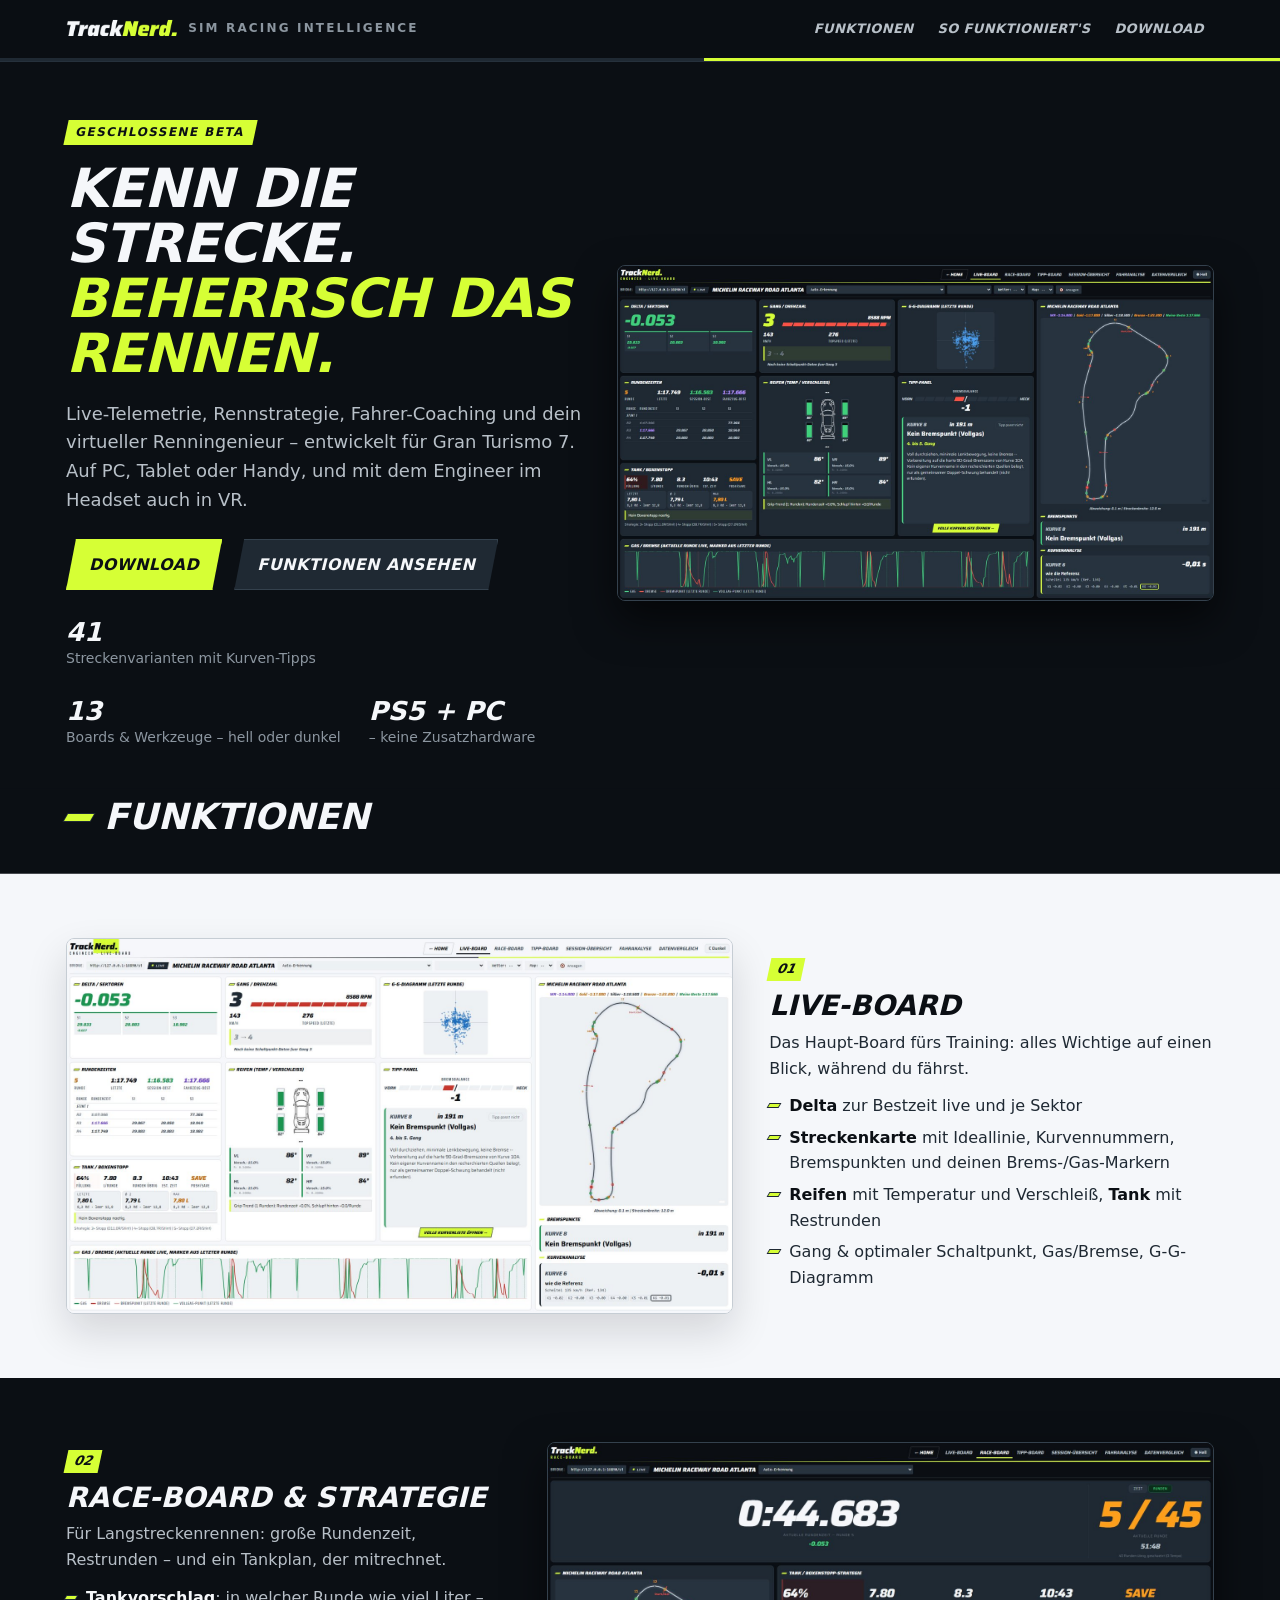
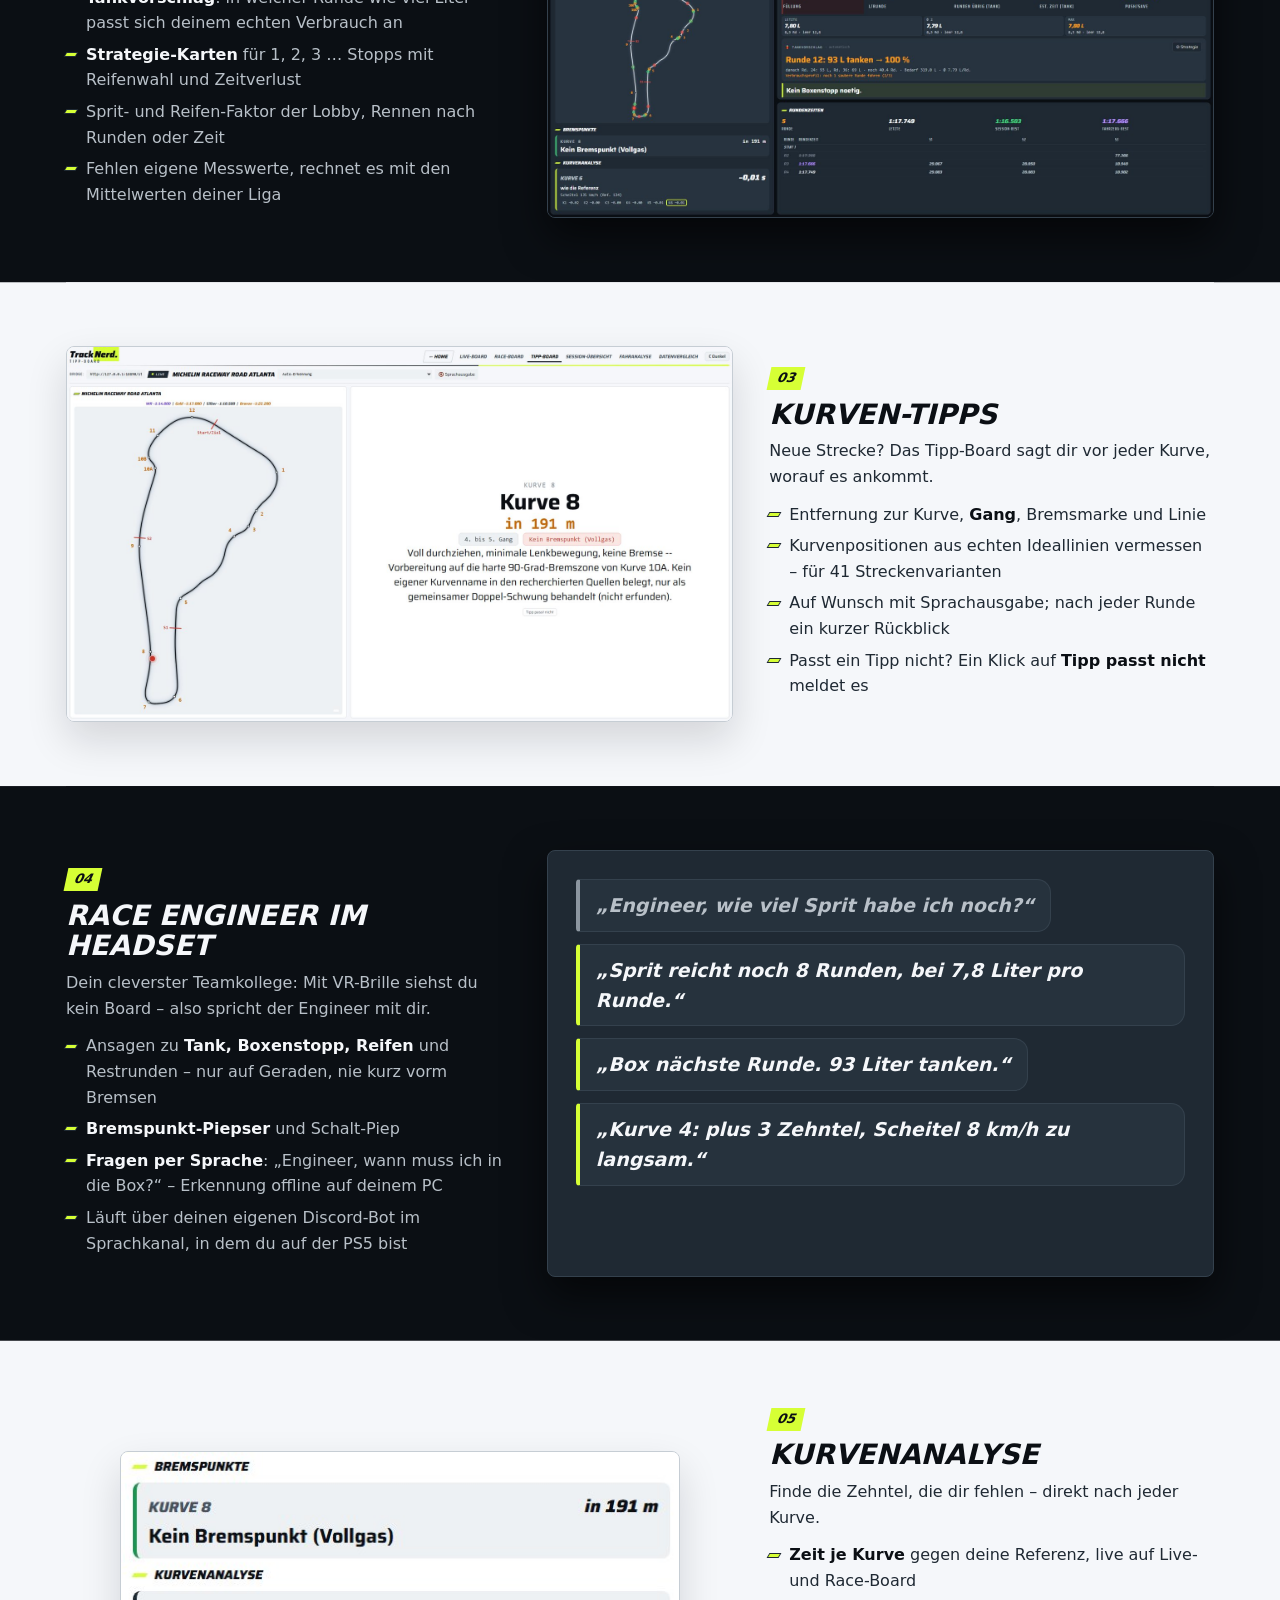
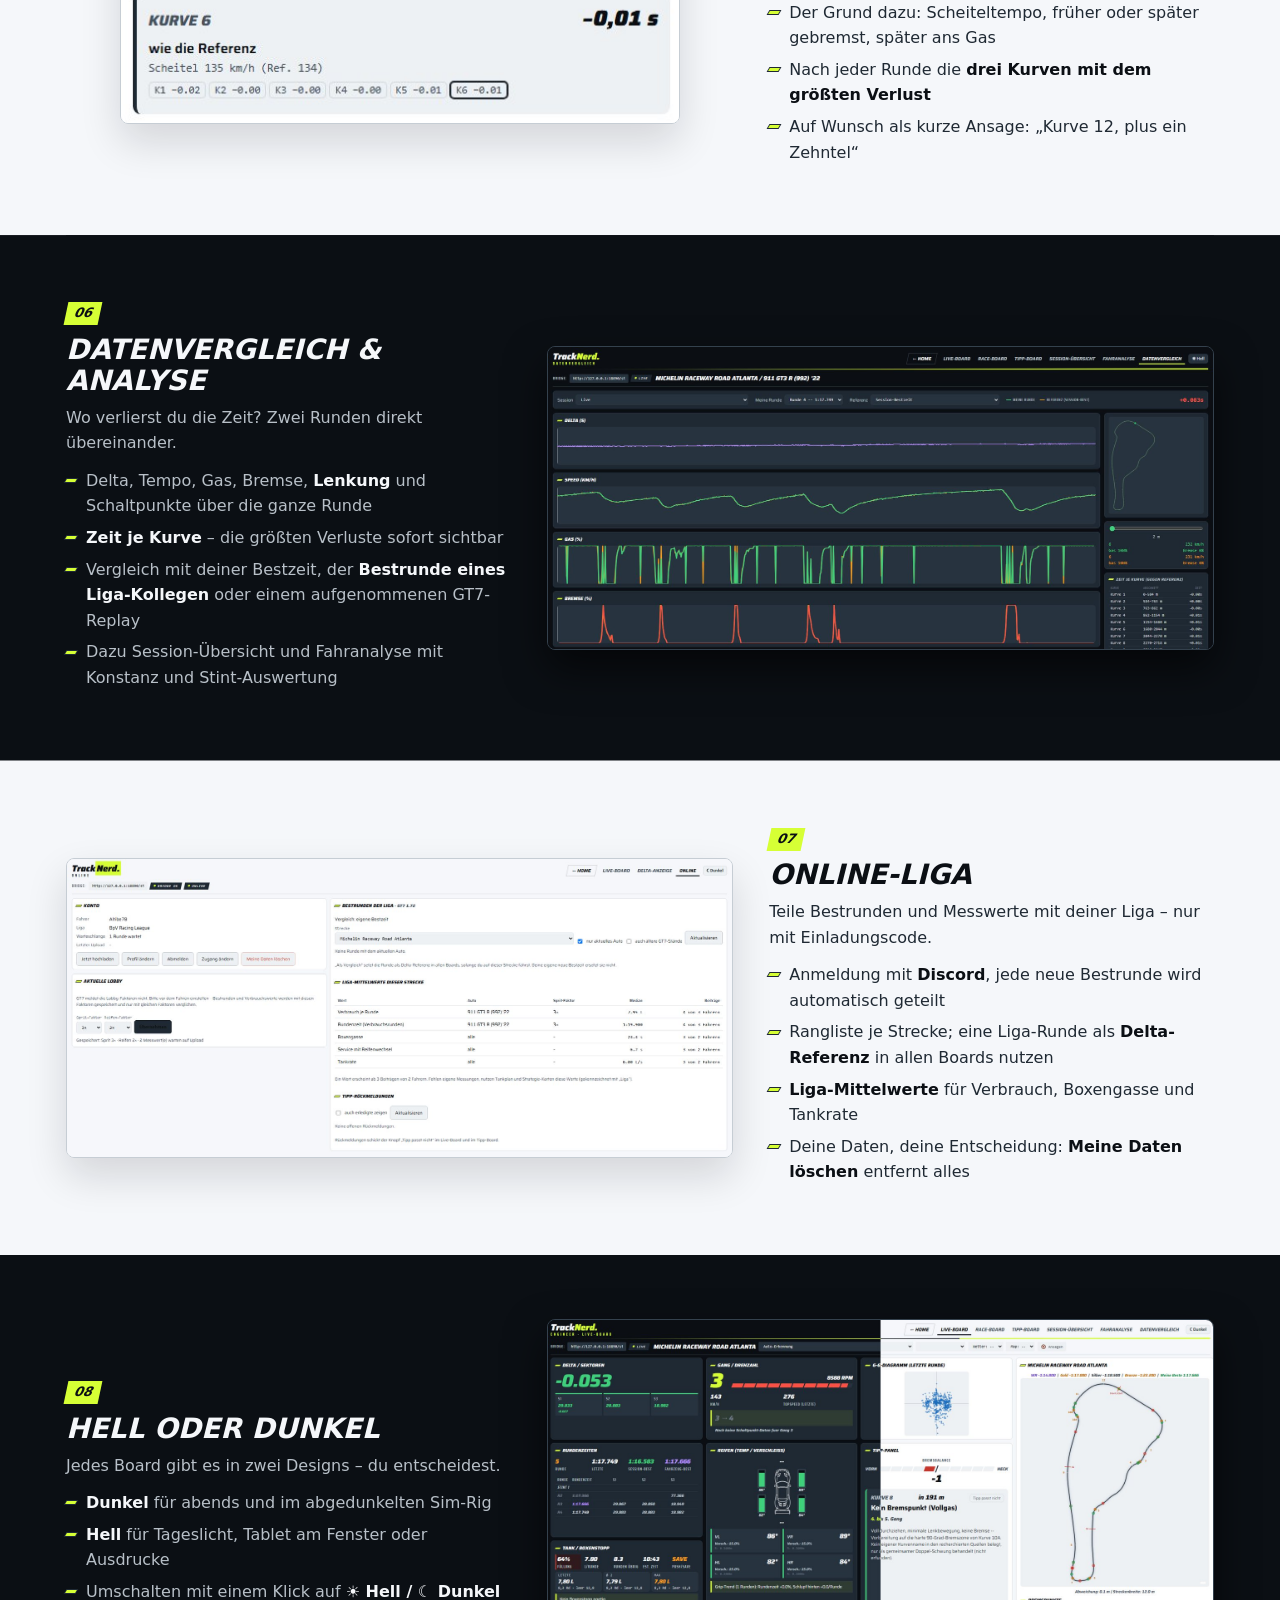
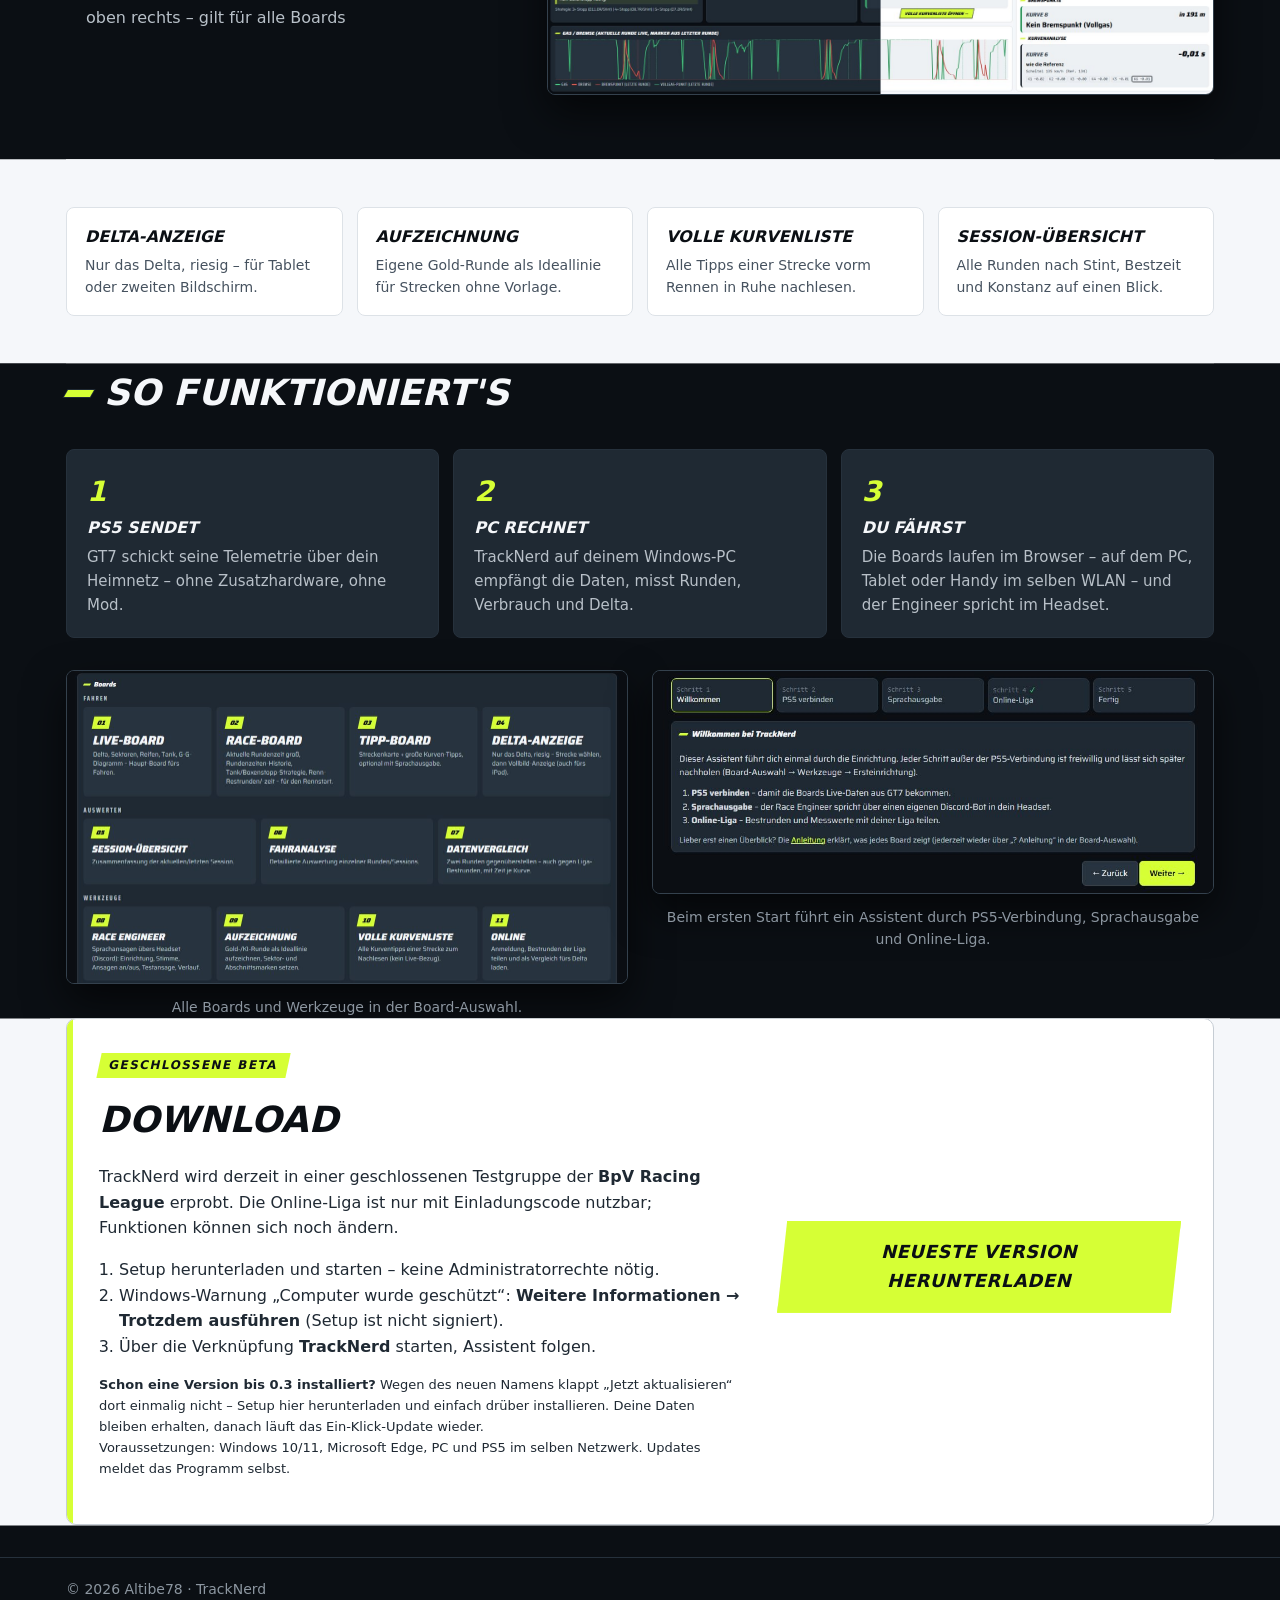
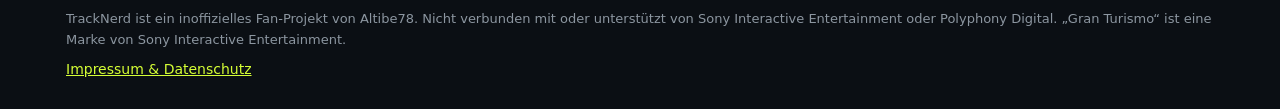
==== commit 5be28288: "Projektseite: 0.5.1 ist die regulaere Version -- Vorschau-Hinweise entfernt Co-Authored-By: Claude O" ====
--- a/docs/index.html
+++ b/docs/index.html
@@ -48,9 +48,6 @@
 
     <section id="funktionen" class="wrap">
       <h2 class="sec">Funktionen</h2>
-      <p class="intro">Mit <span class="new">Vorschau 0.5</span> markierte Funktionen stecken in der Vorschau-Version 0.5.1 –
-        <a href="#download">hier herunterladen</a>. Mit dem nächsten regulären Update kommen sie zu allen.</p>
-
       <article class="feat band t-light">
         <figure><img src="img/live_light.jpg" class="shot" alt="Live-Board im hellen Design" loading="lazy"></figure>
         <div>
@@ -59,7 +56,7 @@
           <p>Das Haupt-Board fürs Training: alles Wichtige auf einen Blick, während du fährst.</p>
           <ul>
             <li><b>Delta</b> zur Bestzeit live und je Sektor</li>
-            <li><b>Streckenkarte</b> mit Ideallinie, Kurvennummern, Bremspunkten und deinen Brems-/Gas-Markern <span class="new">Vorschau 0.5</span></li>
+            <li><b>Streckenkarte</b> mit Ideallinie, Kurvennummern, Bremspunkten und deinen Brems-/Gas-Markern</li>
             <li><b>Reifen</b> mit Temperatur und Verschleiß, <b>Tank</b> mit Restrunden</li>
             <li>Gang &amp; optimaler Schaltpunkt, Gas/Bremse, G-G-Diagramm</li>
           </ul>
@@ -111,7 +108,7 @@
           <ul>
             <li>Ansagen zu <b>Tank, Boxenstopp, Reifen</b> und Restrunden – nur auf Geraden, nie kurz vorm Bremsen</li>
             <li><b>Bremspunkt-Piepser</b> und Schalt-Piep</li>
-            <li><b>Fragen per Sprache</b>: „Engineer, wann muss ich in die Box?“ – Erkennung offline auf deinem PC <span class="new">Vorschau 0.5</span></li>
+            <li><b>Fragen per Sprache</b>: „Engineer, wann muss ich in die Box?“ – Erkennung offline auf deinem PC</li>
             <li>Läuft über deinen eigenen Discord-Bot im Sprachkanal, in dem du auf der PS5 bist</li>
           </ul>
         </div>
@@ -121,7 +118,7 @@
         <figure class="tall"><img src="img/kurven_light.jpg" class="shot" alt="Streckenkarte, nächster Bremspunkt und Kurvenanalyse mit Zeit je Kurve" loading="lazy"></figure>
         <div>
           <span class="num">05</span>
-          <h3>Kurvenanalyse <span class="new">Vorschau 0.5</span></h3>
+          <h3>Kurvenanalyse</h3>
           <p>Finde die Zehntel, die dir fehlen – direkt nach jeder Kurve.</p>
           <ul>
             <li><b>Zeit je Kurve</b> gegen deine Referenz, live auf Live- und Race-Board</li>
@@ -139,9 +136,9 @@
           <h3>Datenvergleich &amp; Analyse</h3>
           <p>Wo verlierst du die Zeit? Zwei Runden direkt übereinander.</p>
           <ul>
-            <li>Delta, Tempo, Gas, Bremse, <b>Lenkung</b> <span class="new">Vorschau 0.5</span> und Schaltpunkte über die ganze Runde</li>
+            <li>Delta, Tempo, Gas, Bremse, <b>Lenkung</b> und Schaltpunkte über die ganze Runde</li>
             <li><b>Zeit je Kurve</b> – die größten Verluste sofort sichtbar</li>
-            <li>Vergleich mit deiner Bestzeit, der <b>Bestrunde eines Liga-Kollegen</b> oder einem aufgenommenen GT7-Replay <span class="new">Vorschau 0.5</span></li>
+            <li>Vergleich mit deiner Bestzeit, der <b>Bestrunde eines Liga-Kollegen</b> oder einem aufgenommenen GT7-Replay</li>
             <li>Dazu Session-Übersicht und Fahranalyse mit Konstanz und Stint-Auswertung</li>
           </ul>
         </div>
@@ -223,9 +220,6 @@
         <div class="dl-btns">
           <a class="btn primary big" href="https://github.com/altibe/tracknerd-releases/releases/latest">Neueste Version herunterladen</a>
           <span class="small" id="ver"></span>
-          <a class="btn" href="https://github.com/altibe/tracknerd-releases/releases/tag/v0.5.1">Vorschau 0.5.1 testen</a>
-          <span class="small">Neuer Name, Kurvenanalyse, Fragen per Sprache.<br>Einfach über die bisherige Version installieren –
-            deine Daten bleiben erhalten.</span>
         </div>
       </div>
     </section>
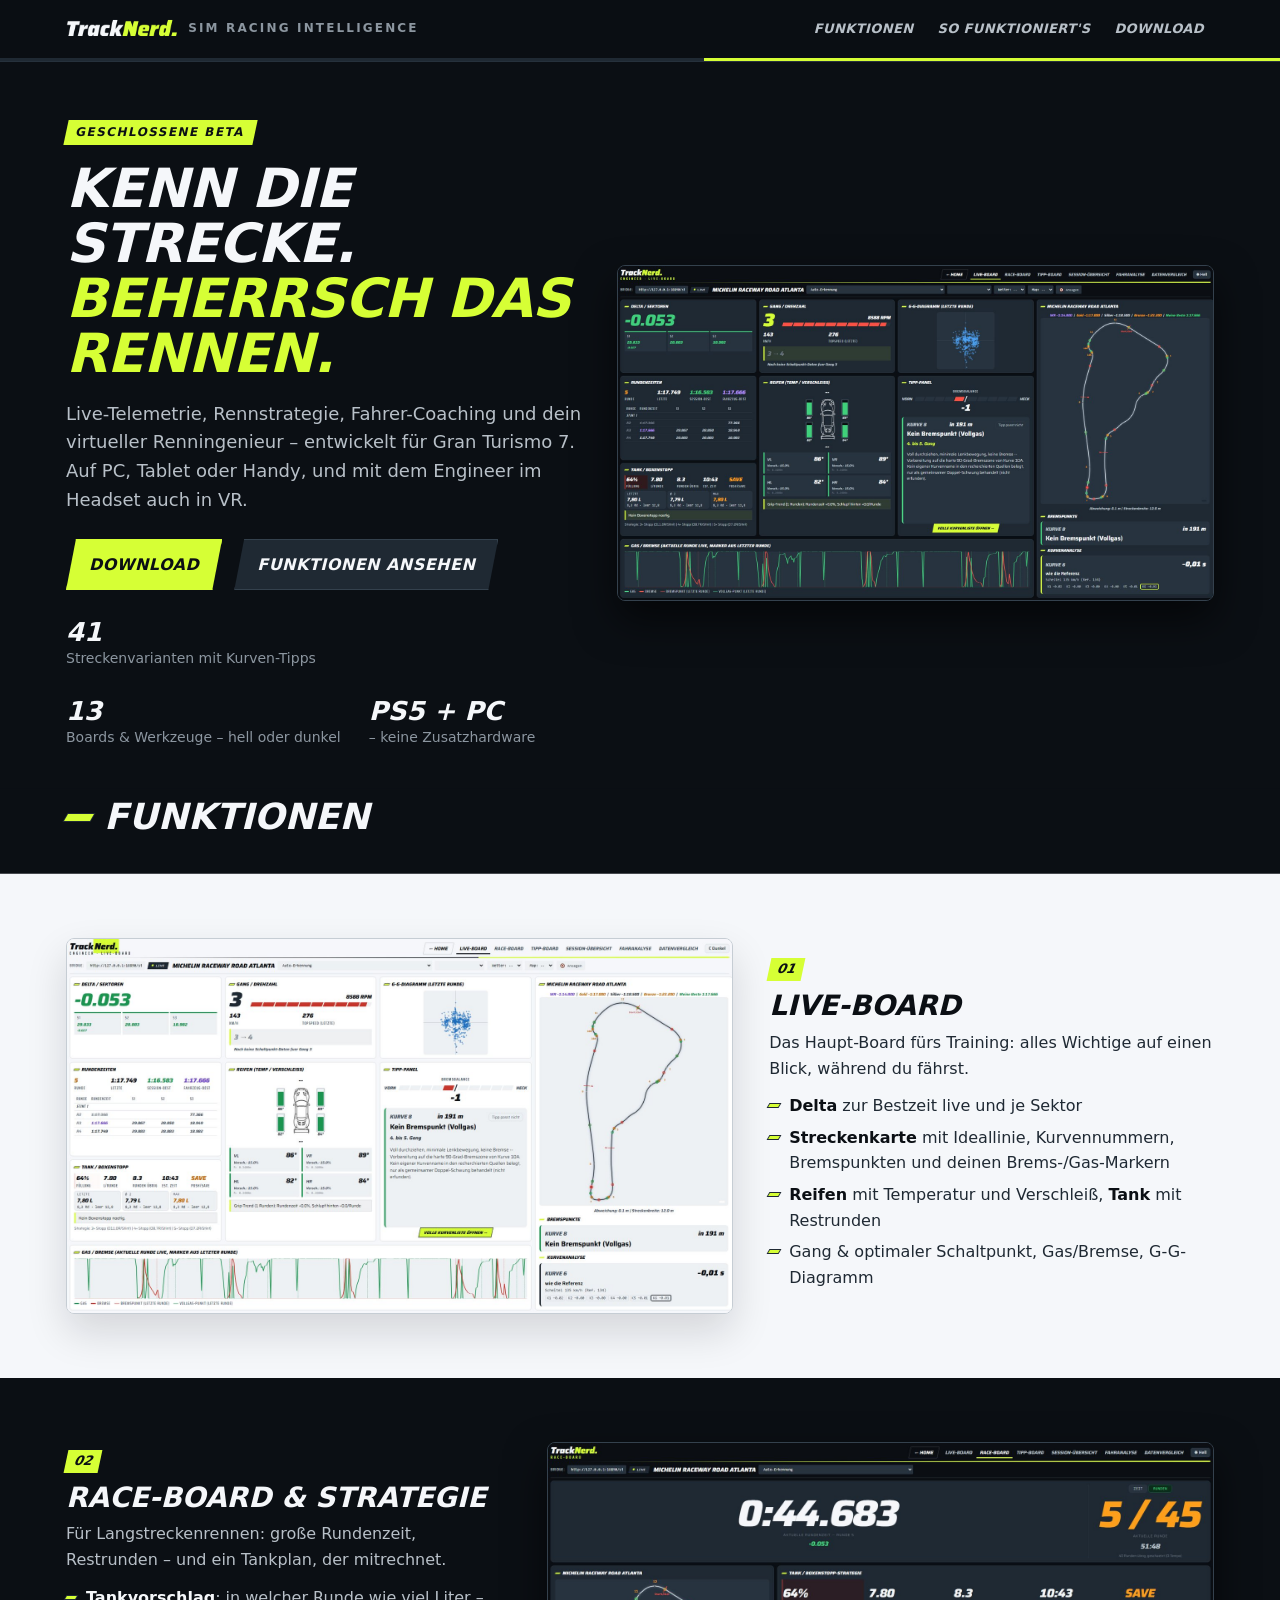
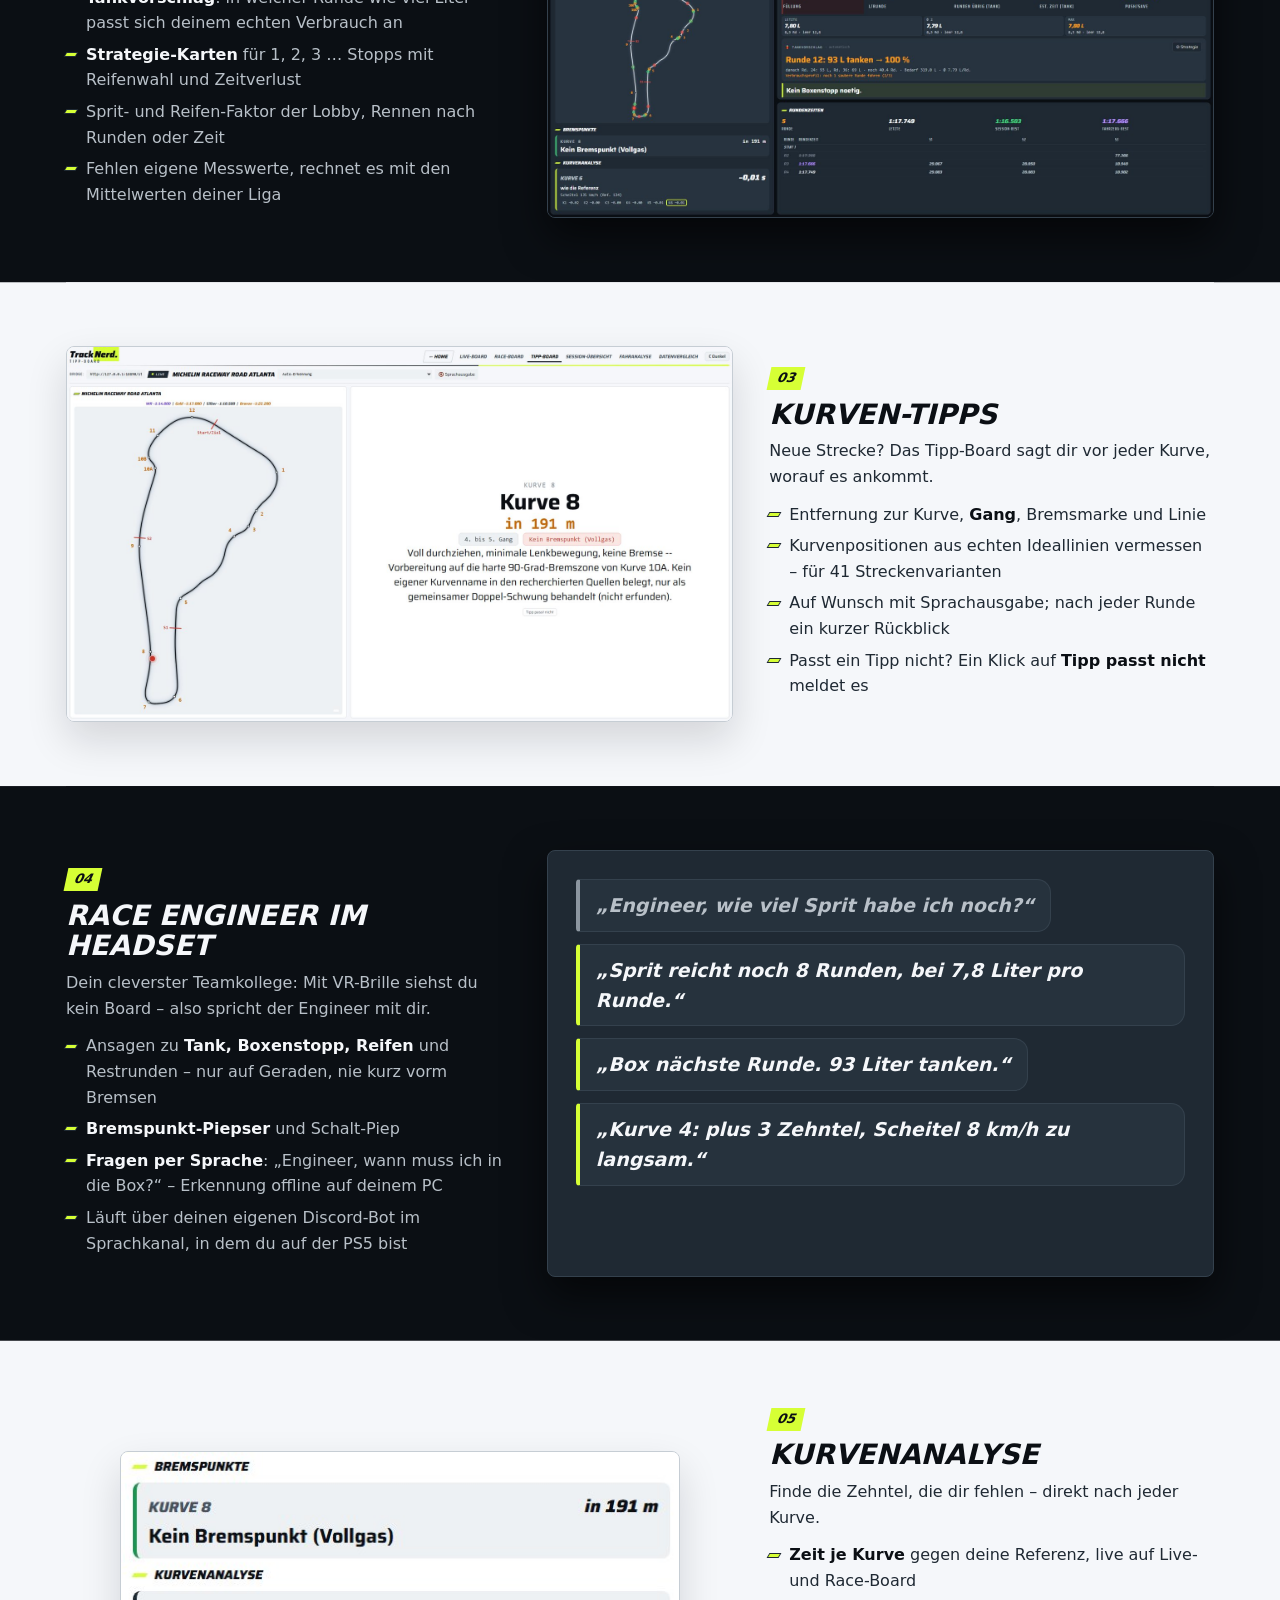
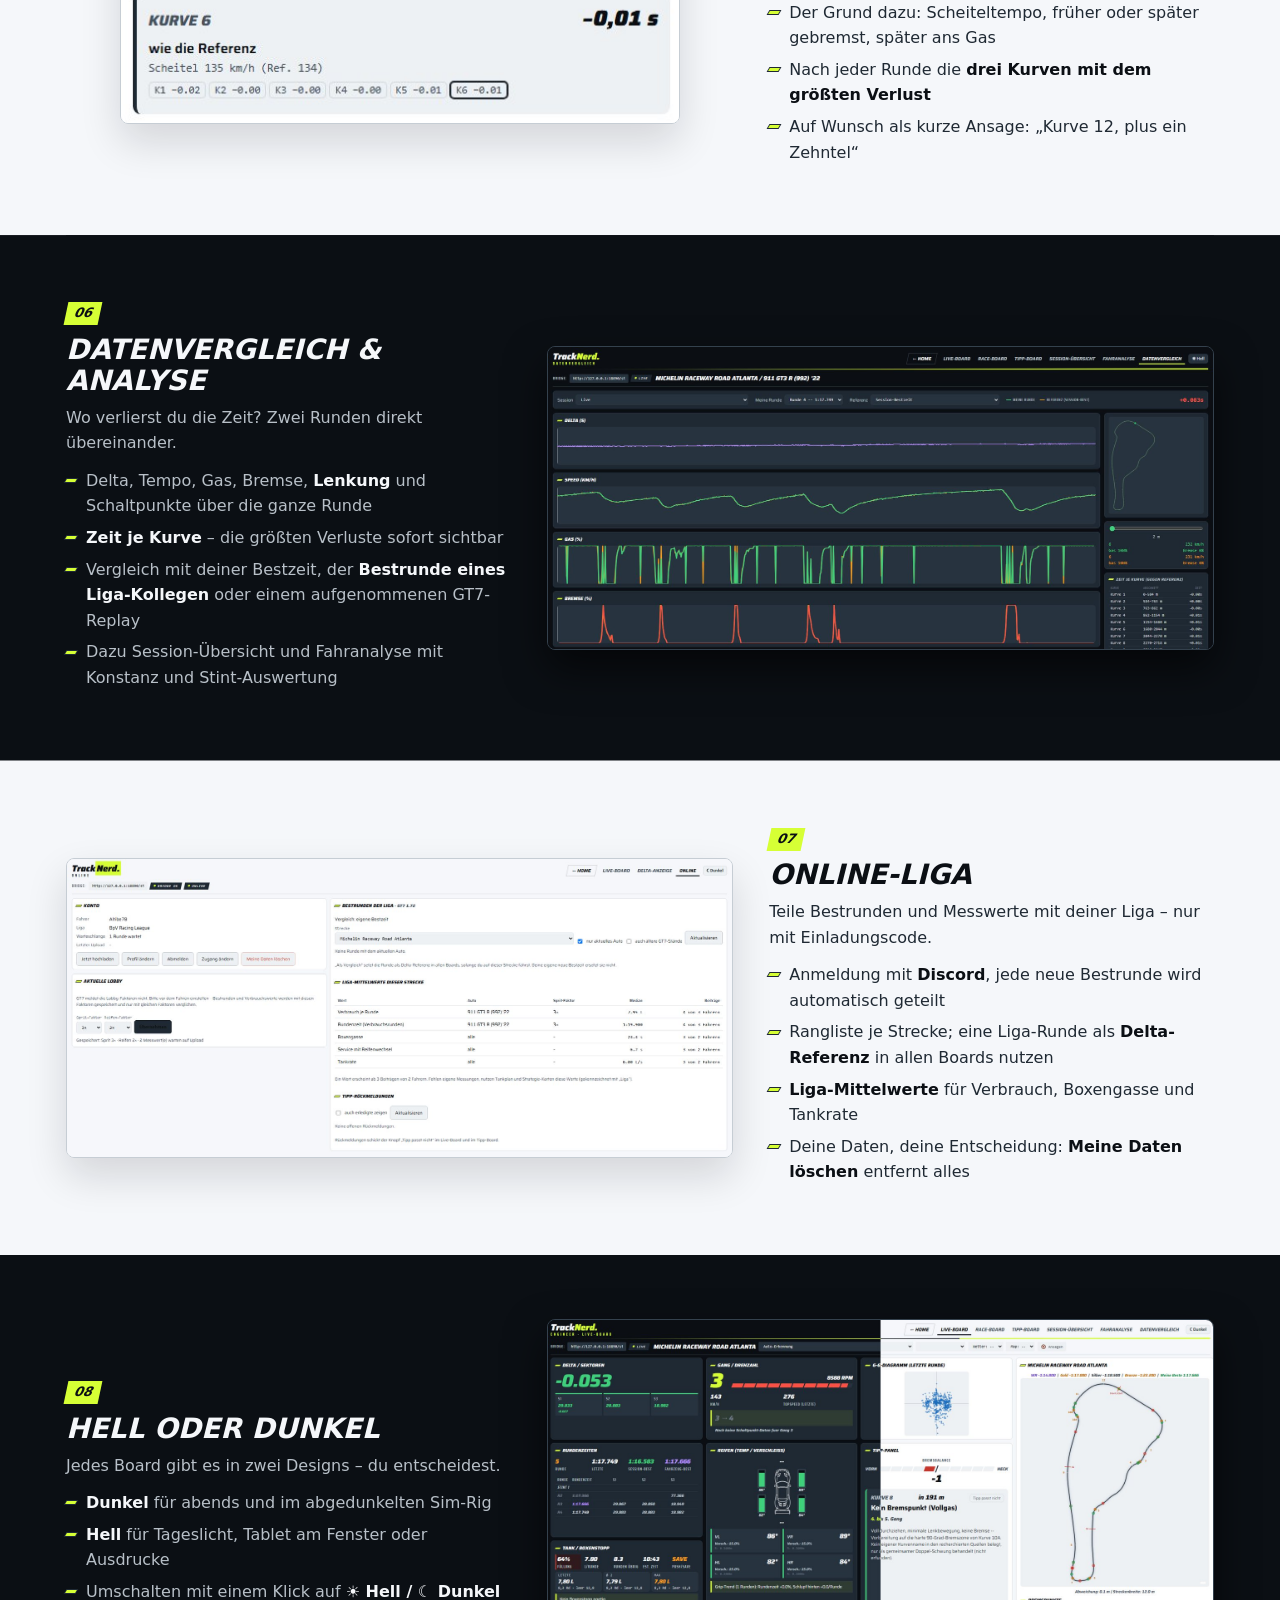
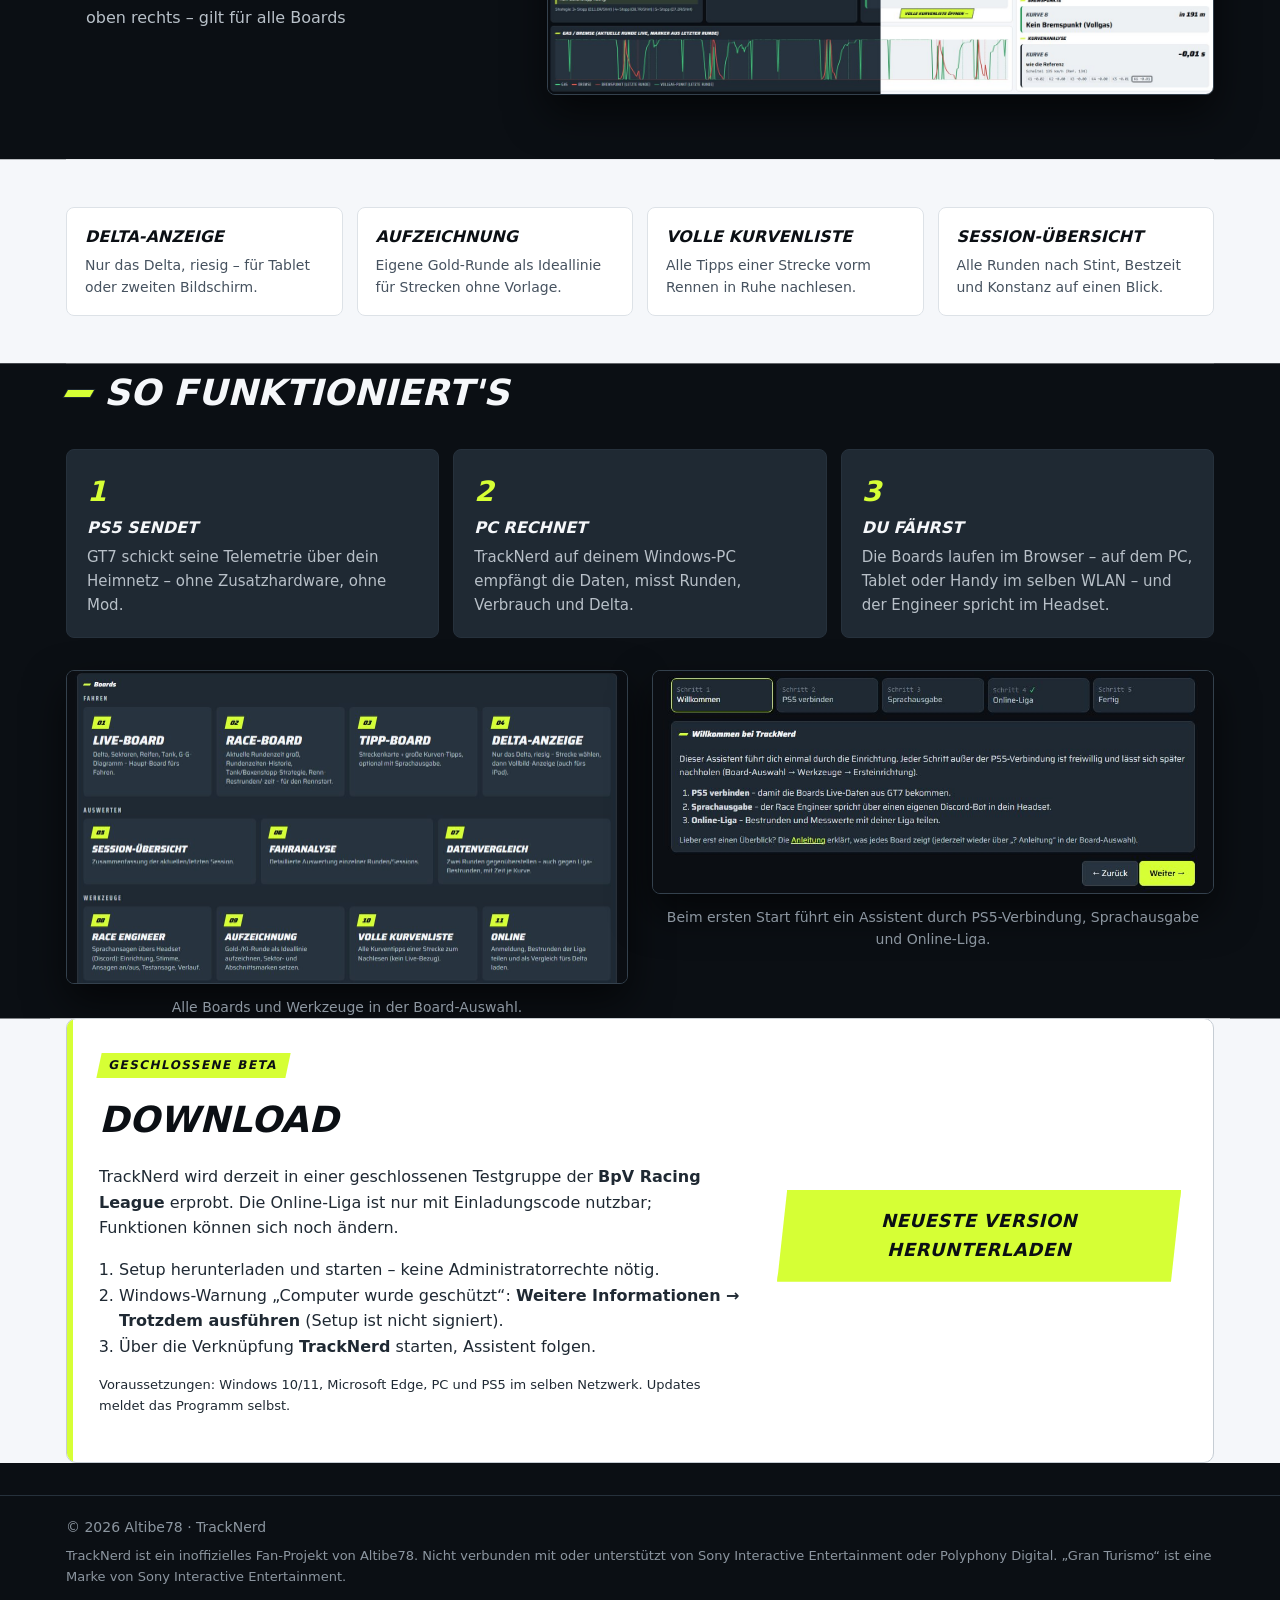
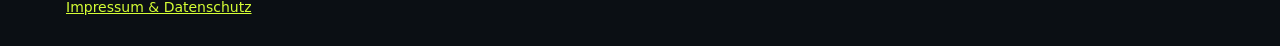
==== commit 1e0b3f8a: "Projektseite: Hinweis zum Update von 0.3 entfernt (noch keine Nutzer) Co-Authored-By: Claude Opus 5." ====
--- a/docs/index.html
+++ b/docs/index.html
@@ -212,10 +212,7 @@
             <li>Windows-Warnung „Computer wurde geschützt“: <b>Weitere Informationen → Trotzdem ausführen</b> (Setup ist nicht signiert).</li>
             <li>Über die Verknüpfung <b>TrackNerd</b> starten, Assistent folgen.</li>
           </ol>
-          <p class="small"><b>Schon eine Version bis 0.3 installiert?</b> Wegen des neuen Namens klappt „Jetzt aktualisieren“
-            dort einmalig nicht – Setup hier herunterladen und einfach drüber installieren. Deine Daten bleiben erhalten,
-            danach läuft das Ein-Klick-Update wieder.<br>
-            Voraussetzungen: Windows 10/11, Microsoft Edge, PC und PS5 im selben Netzwerk. Updates meldet das Programm selbst.</p>
+          <p class="small">Voraussetzungen: Windows 10/11, Microsoft Edge, PC und PS5 im selben Netzwerk. Updates meldet das Programm selbst.</p>
         </div>
         <div class="dl-btns">
           <a class="btn primary big" href="https://github.com/altibe/tracknerd-releases/releases/latest">Neueste Version herunterladen</a>
